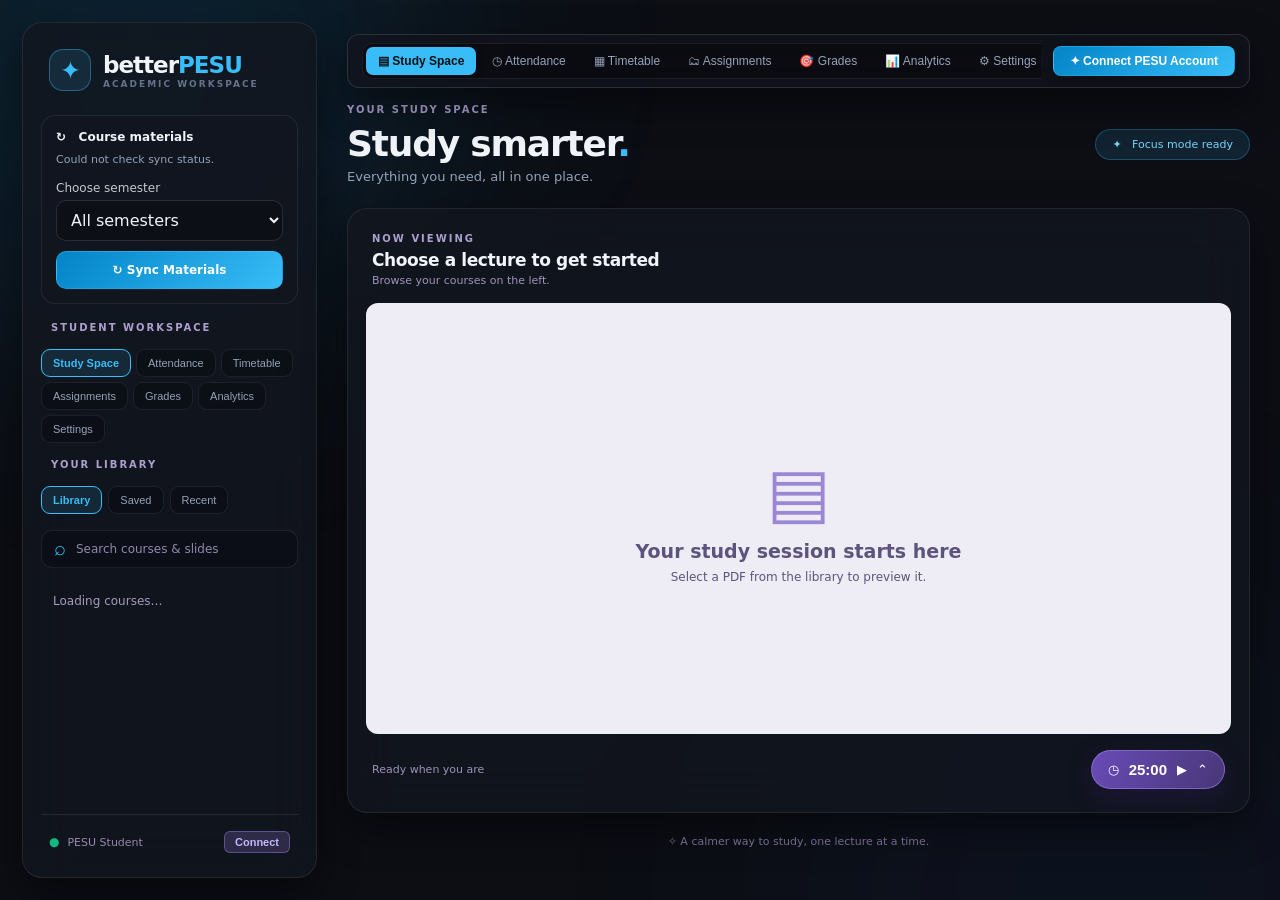
==== templates/index.html @ 75eadcd2 "feat: GPA predictor cards with sliders & auto-grades, attendance cleanup, and profile resolution" ====
<!doctype html>
<html lang="en">
<head>
  <meta charset="utf-8">
  <meta name="viewport" content="width=device-width, initial-scale=1">
  <title>Better PESU Acad</title>
  <link rel="stylesheet" href="/static/style.css">
</head>
<body>
  <div class="glow glow-one"></div>
  <div class="glow glow-two"></div>

  <div class="shell">
    <!-- SIDEBAR -->
    <aside class="sidebar glass">
      <div class="brand">
        <span class="brand-icon">✦</span>
        <span>better<span class="accent">PESU</span><small>ACADEMIC WORKSPACE</small></span>
      </div>

      <!-- Sync Card -->
      <div class="sync-card">
        <div class="sync-title">↻ &nbsp; Course materials</div>
        <div id="sync-status" class="sync-status" role="status" aria-live="polite">Checking sync status…</div>
        <label for="sync-semester" class="sync-semester-label">Choose semester</label>
        <select id="sync-semester" class="sync-semester" aria-label="Semester to sync">
          <option value="">All semesters</option>
        </select>
        <button id="sync-button" class="sync-button" type="button">↻ Sync Materials</button>
        <div id="sync-progress-panel" class="sync-progress-panel" hidden>
          <div class="sync-progress-heading">
            <span id="sync-progress-label">Preparing sync…</span>
            <strong id="sync-percent">—</strong>
          </div>
          <div id="sync-progress-track" class="sync-progress-track" role="progressbar" aria-label="Sync progress" aria-valuemin="0" aria-valuemax="100">
            <div id="sync-progress-fill" class="sync-progress-fill"></div>
          </div>
          <div id="sync-current-subject" class="sync-current-subject"></div>
          <div class="sync-progress-meta">
            <span id="sync-count">Discovering materials…</span>
            <span id="sync-eta">Estimating phase…</span>
          </div>
          <div id="sync-files-count" class="sync-files-count"></div>
        </div>
      </div>

      <!-- Main Section Switcher Tabs -->
      <div class="side-heading">STUDENT WORKSPACE</div>
      <div class="personal-tabs app-module-tabs">
        <button id="tab-nav-study" class="module-nav-btn active">Study Space</button>
        <button id="tab-nav-attendance" class="module-nav-btn">Attendance</button>
        <button id="tab-nav-timetable" class="module-nav-btn">Timetable</button>
        <button id="tab-nav-assignments" class="module-nav-btn">Assignments</button>
        <button id="tab-nav-grades" class="module-nav-btn">Grades</button>
        <button id="tab-nav-analytics" class="module-nav-btn">Analytics</button>
        <button id="tab-nav-settings" class="module-nav-btn">Settings</button>
      </div>

      <!-- Library Section (Active when in Study Space) -->
      <div id="sidebar-library-section">
        <div class="side-heading">YOUR LIBRARY</div>
        <div class="personal-tabs">
          <button id="tab-library" class="active">Library</button>
          <button id="tab-bookmarks">Saved</button>
          <button id="tab-recent">Recent</button>
        </div>
        <label class="search-box">
          <span>⌕</span>
          <input id="search" placeholder="Search courses & slides" aria-label="Search courses and slides">
        </label>
        <div id="navigation" class="navigation">
          <div class="empty">Loading courses…</div>
        </div>
        <div id="personal-side" class="navigation" hidden></div>
      </div>

      <div class="side-footer">
        <div class="student-mini-status">
          <span class="user-indicator-dot">●</span>
          <span id="sidebar-student-name">PESU Student</span>
          <button id="sidebar-auth-btn" class="sidebar-auth-btn" type="button">Connect</button>
        </div>
      </div>
    </aside>

    <!-- MAIN VIEW AREA -->
    <main class="main">
      <!-- GLOBAL TOP NAVIGATION BAR -->
      <nav class="app-global-nav glass">
        <div class="nav-brand-group">
          <div class="app-tabs-pill">
            <button id="nav-btn-study" class="nav-tab active" data-view="study">▤ Study Space</button>
            <button id="nav-btn-attendance" class="nav-tab" data-view="attendance">◷ Attendance</button>
            <button id="nav-btn-timetable" class="nav-tab" data-view="timetable">▦ Timetable</button>
            <button id="nav-btn-assignments" class="nav-tab" data-view="assignments">🗂 Assignments</button>
            <button id="nav-btn-grades" class="nav-tab" data-view="grades">🎯 Grades</button>
            <button id="nav-btn-analytics" class="nav-tab" data-view="analytics">📊 Analytics</button>
            <button id="nav-btn-settings" class="nav-tab" data-view="settings">⚙ Settings</button>
          </div>
        </div>
        <div class="nav-auth-group">
          <div id="nav-user-badge" class="nav-user-badge hidden">
            <span class="user-indicator-dot">●</span>
            <span id="nav-user-name">PESU Student</span>
            <button id="btn-quick-logout" class="nav-logout-btn" type="button">Log Out</button>
          </div>
          <button id="btn-global-login" class="nav-login-btn" type="button">✦ Connect PESU Account</button>
        </div>
      </nav>

      <!-- 1. PRIMARY VIEW: STUDY SPACE (The original workspace with PDF Viewer & Timer) -->
      <div id="view-study-space" class="module-view active">
        <header class="topbar">
          <div>
            <div class="eyebrow">YOUR STUDY SPACE</div>
            <h1>Study smarter<span class="accent">.</span></h1>
            <p>Everything you need, all in one place.</p>
          </div>
          <div class="top-chip" id="focus-chip">✦ &nbsp; Focus mode ready</div>
        </header>

        <section class="workspace glass">
          <div class="workspace-head">
            <div>
              <div class="eyebrow">NOW VIEWING</div>
              <h2 id="document-title">Choose a lecture to get started</h2>
              <div id="document-path" class="subtle">Browse your courses on the left.</div>
            </div>
            <div class="doc-actions">
              <button id="study-fullscreen" class="action hidden" type="button" aria-label="Enter fullscreen study mode" title="Fullscreen distraction-free study mode">⛶ Focus View</button>
              <button id="bookmark-current" class="action hidden" type="button" title="Bookmark this lecture">☆ Bookmark</button>
              <button id="btn-open-native" class="action hidden" type="button" title="Open PDF in Mac Preview or default viewer">↗ Preview</button>
              <button id="btn-reveal-finder" class="action hidden" type="button" title="Show PDF in macOS Finder">📂 Finder</button>
              <button id="btn-save-copy" class="action hidden" type="button" title="Save a copy of this PDF">↓ Save Copy</button>
            </div>
          </div>

          <div id="viewer-placeholder" class="viewer-placeholder">
            <div class="placeholder-icon">▤</div>
            <h3>Your study session starts here</h3>
            <p>Select a PDF from the library to preview it.</p>
          </div>

          <iframe id="pdf-viewer" title="Lecture PDF viewer" class="pdf-viewer hidden"></iframe>

          <div class="workspace-bottom">
            <span id="file-count">Ready when you are</span>
            <button id="study-exit" class="study-exit" type="button" aria-label="Exit fullscreen study mode" title="Exit focus view (Esc)">✕ Exit Focus Mode</button>
            <div class="timer-wrap">
              <div id="timer-panel" class="timer-panel hidden">
                <div class="timer-label">STAY IN THE ZONE</div>
                <div class="timer-modes">
                  <button data-mode="focus" class="mode active">Focus</button>
                  <button data-mode="short" class="mode">Short break</button>
                  <button data-mode="long" class="mode">Long break</button>
                </div>
                <div id="timer-big" class="timer-big">25:00</div>
                <div class="timer-controls">
                  <button id="reset-timer">↺ Reset</button>
                  <button id="toggle-timer">▶ Start</button>
                </div>
                <label class="duration-label">Focus minutes <input id="custom-minutes" type="number" min="1" max="180" value="25"></label>
                <button id="apply-minutes" class="apply-minutes">Apply duration</button>
                <div id="sessions" class="sessions">0 focus sessions completed</div>
              </div>
              <button id="timer-pill" class="timer-pill" aria-expanded="false" aria-controls="timer-panel">
                <span>◷</span><strong id="timer-small">25:00</strong><span id="timer-status">▶</span><span>⌃</span>
              </button>
            </div>
          </div>
        </section>
      </div>

      <!-- 2. ATTENDANCE HUB VIEW -->
      <div id="view-attendance" class="module-view hidden">
        <header class="topbar">
          <div>
            <div class="eyebrow">ACADEMIC TRACKING</div>
            <h1>Attendance Hub<span class="accent">.</span></h1>
            <p>Live subject-wise attendance and minimum 75% exam eligibility tracking.</p>
          </div>
          <div class="module-top-actions">
            <label class="sem-select-wrapper" style="display: flex; align-items: center; gap: 6px;">
              <span class="subtle" style="font-size: 11px;">Sem:</span>
              <select id="attendance-semester-select" class="sync-semester" style="margin:0; padding: 7px 12px; font-size: 12px; width: auto;">
                <option value="">All Semesters</option>
              </select>
            </label>
            <button id="btn-sync-attendance" class="sync-button" style="width: auto; padding: 8px 16px;">↻ Sync from PESU</button>
            <button id="btn-manual-attendance" class="action">+ Add Subject</button>
            <button id="btn-export-attendance-csv" class="action">↓ Export CSV</button>
            <button id="btn-import-attendance-csv" class="action">↑ Import CSV</button>
          </div>
        </header>

        <!-- Attendance Overview Summary Banner -->
        <div class="att-summary-banner glass">
          <div class="att-summary-col">
            <span class="att-summary-label">ENROLLED COURSES</span>
            <strong id="att-total-subjects" class="att-summary-num">0</strong>
          </div>
          <div class="att-summary-divider"></div>
          <div class="att-summary-col">
            <span class="att-summary-label">SAFE (≥ 75%)</span>
            <strong id="att-safe-count" class="att-summary-num safe-text">0</strong>
          </div>
        </div>

        <div class="attendance-container-full">
          <div class="attendance-cards-grid" id="attendance-cards-grid">
            <div class="empty">Loading attendance records…</div>
          </div>
        </div>
      </div>

      <!-- 3. TIMETABLE VIEW -->
      <div id="view-timetable" class="module-view hidden">
        <header class="topbar">
          <div>
            <div class="eyebrow">SCHEDULE</div>
            <h1>Class Timetable<span class="accent">.</span></h1>
            <p>Your weekly lecture and lab period schedule.</p>
          </div>
          <div class="module-top-actions">
            <button id="btn-sync-timetable" class="sync-button" style="width: auto; padding: 8px 16px;">↻ Sync Timetable from PESU</button>
            <button id="btn-add-period" class="action">+ Add Period</button>
          </div>
        </header>

        <div class="personal-tabs" id="tt-days">
          <button class="tt-day-btn active" data-day="0">Monday</button>
          <button class="tt-day-btn" data-day="1">Tuesday</button>
          <button class="tt-day-btn" data-day="2">Wednesday</button>
          <button class="tt-day-btn" data-day="3">Thursday</button>
          <button class="tt-day-btn" data-day="4">Friday</button>
          <button class="tt-day-btn" data-day="5">Saturday</button>
        </div>

        <div class="timetable-grid glass" id="timetable-display-grid">
          <div class="empty">No periods loaded. Click "↻ Sync Timetable from PESU" to fetch your schedule.</div>
        </div>
      </div>

      <!-- 4. ASSIGNMENTS VIEW -->
      <div id="view-assignments" class="module-view hidden">
        <header class="topbar">
          <div>
            <div class="eyebrow">PLANNER</div>
            <h1>Assignments Tracker<span class="accent">.</span></h1>
            <p>Keep track of course assignments, lab reports, and deadlines.</p>
          </div>
        </header>

        <section class="personal-panel glass">
          <h2>Add new assignment</h2>
          <form id="assignment-form" class="assignment-form">
            <input id="assignment-title" placeholder="Assignment name" required maxlength="140">
            <select id="assignment-subject" required>
              <option value="">Choose subject</option>
            </select>
            <input id="assignment-date" type="date" required>
            <select id="assignment-priority">
              <option value="low">Low Priority</option>
              <option value="medium" selected>Medium Priority</option>
              <option value="high">High Priority</option>
            </select>
            <button class="personal-button" type="submit">+ Add assignment</button>
          </form>

          <div class="personal-tabs" id="asg-filters">
            <button class="asg-filter-btn active" data-filter="all">All</button>
            <button class="asg-filter-btn" data-filter="pending">Pending</button>
            <button class="asg-filter-btn" data-filter="completed">Completed</button>
          </div>

          <div id="assignment-list" class="personal-list"></div>
        </section>
      </div>

      <!-- 5. GRADES & CIE VIEW -->
      <div id="view-grades" class="module-view hidden">
        <header class="topbar">
          <div>
            <div class="eyebrow">ACADEMIC PERFORMANCE & PREDICTION</div>
            <h1>GPA & ISA Marks Predictor<span class="accent">.</span></h1>
            <p>Fetch your ISA 1 & 2 marks from PESU Academy and predict required ESA scores for your target SGPA.</p>
          </div>
          <div class="module-top-actions">
            <label class="sem-select-wrapper" style="display: flex; align-items: center; gap: 6px;">
              <span class="subtle" style="font-size: 11px;">Sem:</span>
              <select id="gpa-semester-select" class="sync-semester" style="margin:0; padding: 7px 12px; font-size: 12px; width: auto;">
                <option value="">Current Semester</option>
              </select>
            </label>
            <button id="btn-fetch-isa-marks" class="sync-button" style="width: auto; padding: 8px 16px;">↻ Fetch Marks from PESU</button>
            <button id="btn-add-gpa-course" class="action">+ Add Course</button>
          </div>
        </header>

        <!-- GRAND SGPA METER BANNER -->
        <div class="gpa-grand-banner glass">
          <div class="gpa-grand-pill">
            <span class="gpa-grand-label">PREDICTED SGPA</span>
            <div class="gpa-grand-number-wrap">
              <strong id="gpa-grand-score">0.00</strong>
              <span class="gpa-grand-scale">/ 10.0</span>
            </div>
          </div>
          <div class="gpa-grand-stats">
            <div>Total Enrolled Credits: <strong id="gpa-total-credits">0</strong></div>
            <div id="gpa-insight-text" class="subtle">Slide ISA and ESA marks to dynamically simulate your subject grades and semester GPA.</div>
          </div>
        </div>

        <div class="grades-grid-full">
          <!-- SUBJECT PREDICTOR CARDS -->
          <div class="gpa-predictor-container">
            <div class="gpa-predictor-subhead">
              <span class="subtle" style="font-size: 12px;">Total (100) = CIE (50) + ESA (50% wt · /100 Reg, /50 CIE) · Grades update live as you drag sliders</span>
            </div>
            <div id="gpa-subjects-container" class="gpa-cards-grid">
              <div class="empty">Loading course predictors…</div>
            </div>
          </div>
        </div>
      </div>

      <!-- 6. ANALYTICS VIEW -->
      <div id="view-analytics" class="module-view hidden">
        <header class="topbar">
          <div>
            <div class="eyebrow">PRODUCTIVITY</div>
            <h1>Study Analytics<span class="accent">.</span></h1>
            <p>Your focus habits, Pomodoro sessions, and weekly trends.</p>
          </div>
        </header>

        <div class="analytics-stat-row">
          <div class="stat-box glass">
            <div class="side-heading">TOTAL FOCUS TIME</div>
            <div id="stat-total-mins" class="stat-number">0 min</div>
          </div>
          <div class="stat-box glass">
            <div class="side-heading">TODAY'S FOCUS</div>
            <div id="stat-today-mins" class="stat-number">0 min</div>
          </div>
          <div class="stat-box glass">
            <div class="side-heading">COMPLETED SESSIONS</div>
            <div id="stat-completed-sessions" class="stat-number">0</div>
          </div>
        </div>

        <div class="personal-panel glass">
          <h2>Daily Study Trend (Last 7 Days)</h2>
          <div id="analytics-trend-bars" class="trend-bars-box"></div>
        </div>
      </div>

      <!-- 7. SETTINGS VIEW -->
      <div id="view-settings" class="module-view hidden">
        <header class="topbar">
          <div>
            <div class="eyebrow">PREFERENCES & CONFIGURATION</div>
            <h1>Settings<span class="accent">.</span></h1>
            <p>Customize your workspace theme, account connections, and application preferences.</p>
          </div>
        </header>

        <div class="settings-grid">
          <!-- CARD 1: THEME & APPEARANCE -->
          <div class="personal-panel glass settings-card">
            <div class="settings-card-header">
              <div>
                <h2>Workspace Theme</h2>
                <div class="subtle">Select a color scheme that matches your study focus.</div>
              </div>
              <span class="theme-active-tag" id="current-theme-name">Midnight Slate</span>
            </div>

            <div class="theme-picker-grid">
              <!-- Slate -->
              <div class="theme-tile active" data-theme-id="slate">
                <div class="theme-swatch" style="background: #0c0e14; border: 1px solid #38bdf8;">
                  <span class="swatch-accent" style="background: #38bdf8;"></span>
                </div>
                <div class="theme-meta">
                  <div class="theme-title">Midnight Slate</div>
                  <div class="theme-desc">Charcoal & sky blue · Clean modern</div>
                </div>
                <span class="theme-check">✓</span>
              </div>

              <!-- Onyx -->
              <div class="theme-tile" data-theme-id="onyx">
                <div class="theme-swatch" style="background: #050506; border: 1px solid #e2e8f0;">
                  <span class="swatch-accent" style="background: #e2e8f0;"></span>
                </div>
                <div class="theme-meta">
                  <div class="theme-title">Onyx Black</div>
                  <div class="theme-desc">True black & silver · Pure focus</div>
                </div>
                <span class="theme-check">✓</span>
              </div>

              <!-- Emerald -->
              <div class="theme-tile" data-theme-id="emerald">
                <div class="theme-swatch" style="background: #080d0a; border: 1px solid #34d399;">
                  <span class="swatch-accent" style="background: #34d399;"></span>
                </div>
                <div class="theme-meta">
                  <div class="theme-title">Nordic Forest</div>
                  <div class="theme-desc">Deep pine & mint · Organic calm</div>
                </div>
                <span class="theme-check">✓</span>
              </div>

              <!-- Amber -->
              <div class="theme-tile" data-theme-id="amber">
                <div class="theme-swatch" style="background: #0e0a08; border: 1px solid #f59e0b;">
                  <span class="swatch-accent" style="background: #f59e0b;"></span>
                </div>
                <div class="theme-meta">
                  <div class="theme-title">Warm Amber</div>
                  <div class="theme-desc">Espresso & warm copper · Cozy study</div>
                </div>
                <span class="theme-check">✓</span>
              </div>

              <!-- Iris -->
              <div class="theme-tile" data-theme-id="iris">
                <div class="theme-swatch" style="background: #0e0c18; border: 1px solid #a78bfa;">
                  <span class="swatch-accent" style="background: #a78bfa;"></span>
                </div>
                <div class="theme-meta">
                  <div class="theme-title">Classic Iris</div>
                  <div class="theme-desc">Refined dusk & lavender purple</div>
                </div>
                <span class="theme-check">✓</span>
              </div>
            </div>

            <div class="settings-divider"></div>

            <div class="settings-toggle-row">
              <div>
                <strong>Ambient Background Lighting</strong>
                <div class="subtle">Soft blurred glow along screen edges. Turn off for a flat minimal aesthetic.</div>
              </div>
              <label class="switch-toggle" title="Toggle ambient lighting">
                <input id="toggle-ambient-glow" type="checkbox" checked>
                <span class="slider"></span>
              </label>
            </div>
          </div>

          <!-- CARD 2: PESU ACADEMY ACCOUNT -->
          <div class="personal-panel glass settings-card">
            <div class="settings-card-header">
              <div>
                <h2>PESU Academy Connection</h2>
                <div class="subtle">Secure, local-only authentication with your student credentials.</div>
              </div>
              <span id="settings-auth-status-badge" class="badge-safe">Checking…</span>
            </div>

            <div id="settings-profile-card" class="profile-card-content">
              <p class="subtle">Sign in to automatically sync your slides and attendance.</p>
            </div>

            <div class="settings-btn-row">
              <button id="btn-login-modal" class="sync-button" style="width: auto; padding: 9px 18px;">Connect Account</button>
              <button id="btn-sync-all-settings" class="action">↻ Sync All Academic Data</button>
              <button id="btn-logout" class="action-danger hidden">Log Out</button>
            </div>
          </div>

          <!-- CARD 3: APPLICATION, STORAGE & TOOLS -->
          <div class="personal-panel glass settings-card">
            <div class="settings-card-header">
              <div>
                <h2>Storage & Environment</h2>
                <div class="subtle">Local folders, document converters, and desktop runtime.</div>
              </div>
            </div>

            <div class="settings-list-grid">
              <div class="settings-item-box">
                <div class="item-title-row">
                  <span>LibreOffice Converter</span>
                  <span id="settings-lo-badge" class="badge-safe">Checking…</span>
                </div>
                <div class="subtle" id="settings-lo-desc">Enables local PPTX to PDF conversion.</div>
              </div>

              <div class="settings-item-box">
                <div class="item-title-row">
                  <span>Local Data Directory</span>
                  <button id="btn-open-folder" class="action-sm">📂 Open in Finder</button>
                </div>
                <div class="subtle path-truncate" id="settings-data-path">—</div>
              </div>

              <div class="settings-item-box">
                <div class="item-title-row">
                  <span>Desktop Runtime</span>
                  <span class="badge-chip">macOS · PyWebView</span>
                </div>
                <div class="subtle">Native high-performance desktop webview environment.</div>
              </div>

              <div class="settings-item-box">
                <div class="item-title-row">
                  <span>Local SQLite Database</span>
                  <span class="badge-chip">betterpesu.db</span>
                </div>
                <div class="subtle">Encrypted and isolated local database for offline fast loading.</div>
              </div>
            </div>
          </div>
        </div>
      </div>

      <div class="footer-note">✧ A calmer way to study, one lecture at a time.</div>
    </main>
  </div>

  <!-- LOGIN MODAL -->
  <div id="modal-login" class="modal-backdrop hidden">
    <div class="modal-dialog glass">
      <div class="modal-header">
        <h3>Connect PESU Academy</h3>
        <button class="modal-close" onclick="closeModal('modal-login')">✕</button>
      </div>
      <form id="form-login" class="modal-body">
        <p class="subtle">Your credentials are used locally to establish an authenticated session and are never sent to third-party servers.</p>
        <label class="form-label">PRN / SRN / Username
          <input id="login-username" class="search-box-input-full" placeholder="e.g. PES1UG22CS001" required>
        </label>
        <label class="form-label">Password
          <input id="login-password" type="password" class="search-box-input-full" placeholder="••••••••••••" required>
        </label>
        <div id="login-error" class="error-text hidden"></div>
        <div class="modal-footer">
          <button type="button" class="action" onclick="closeModal('modal-login')">Cancel</button>
          <button type="submit" id="btn-do-login" class="sync-button" style="width: auto; padding: 10px 18px;">Log In</button>
        </div>
      </form>
    </div>
  </div>

  <!-- MANUAL ATTENDANCE MODAL -->
  <div id="modal-attendance" class="modal-backdrop hidden">
    <div class="modal-dialog glass">
      <div class="modal-header">
        <h3>Add / Edit Subject Attendance</h3>
        <button class="modal-close" onclick="closeModal('modal-attendance')">✕</button>
      </div>
      <form id="form-attendance" class="modal-body">
        <label class="form-label">Subject Code
          <input id="att-code" class="search-box-input-full" placeholder="e.g. UE25CS242A" required>
        </label>
        <label class="form-label">Subject Title
          <input id="att-title" class="search-box-input-full" placeholder="e.g. Operating System" required>
        </label>
        <div class="form-grid-2">
          <label class="form-label">Attended
            <input id="att-attended" type="number" min="0" value="20" class="custom-input-sm" required>
          </label>
          <label class="form-label">Conducted
            <input id="att-conducted" type="number" min="0" value="25" class="custom-input-sm" required>
          </label>
        </div>
        <label class="form-label">Target Percentage (%)
          <input id="att-target" type="number" min="1" max="100" value="75" class="custom-input-sm" required>
        </label>
        <div class="modal-footer">
          <button type="button" class="action" onclick="closeModal('modal-attendance')">Cancel</button>
          <button type="submit" class="sync-button" style="width: auto; padding: 10px 18px;">Save</button>
        </div>
      </form>
    </div>
  </div>

  <!-- CSV IMPORT MODAL -->
  <div id="modal-csv" class="modal-backdrop hidden">
    <div class="modal-dialog glass">
      <div class="modal-header">
        <h3>Import Attendance CSV</h3>
        <button class="modal-close" onclick="closeModal('modal-csv')">✕</button>
      </div>
      <div class="modal-body">
        <p class="subtle">Select a CSV file containing columns for Subject Code, Subject Name, Attended, and Conducted.</p>
        <input type="file" id="csv-file-input" accept=".csv" class="search-box-input-full">
        <div class="modal-footer">
          <button type="button" class="action" onclick="closeModal('modal-csv')">Cancel</button>
          <button id="btn-do-csv" class="sync-button" style="width: auto; padding: 10px 18px;">Upload & Import</button>
        </div>
      </div>
    </div>
  </div>

  <script src="/static/app.js"></script>
</body>
</html>
---- static/style.css ----
/* =====================================================================
   Better PESU Acad — Modern Sleek Application Stylesheet
   Features multiple curated themes: Slate, Onyx, Emerald, Amber, Iris.
   ===================================================================== */

/* =========================================================
   THEME DEFINITIONS & CSS VARIABLES
   ========================================================= */

/* 1. Midnight Slate (Default: Clean Charcoal & Sky Blue - Sleek, Calm, Modern) */
:root,
[data-theme="slate"] {
  color-scheme: dark;
  font-family: Inter, ui-sans-serif, system-ui, -apple-system, BlinkMacSystemFont, "Segoe UI", sans-serif;

  --bg-app: #0c0e14;
  --bg-card: rgba(18, 22, 31, 0.78);
  --bg-card-hover: rgba(25, 31, 44, 0.88);
  --bg-card-solid: #131722;
  --bg-input: rgba(11, 14, 20, 0.75);
  --border-glass: rgba(255, 255, 255, 0.08);
  --border-glass-hover: rgba(56, 189, 248, 0.4);
  --border-input: rgba(255, 255, 255, 0.12);

  --accent-primary: #38bdf8;
  --accent-secondary: #0284c7;
  --accent-subtle: rgba(56, 189, 248, 0.12);
  --accent-gradient: linear-gradient(135deg, #0284c7, #38bdf8);

  --glow-1: rgba(14, 165, 233, 0.13);
  --glow-2: rgba(30, 58, 138, 0.09);

  --text-main: #f1f5f9;
  --text-subtle: #94a3b8;
  --text-dim: #64748b;
  --text-accent: #38bdf8;

  --chip-bg: rgba(56, 189, 248, 0.12);
  --chip-text: #7dd3fc;
  --chip-border: rgba(56, 189, 248, 0.28);

  --shadow-card: 0 16px 40px rgba(0, 0, 0, 0.45);
}

/* 2. Onyx Black (True Black & Silver - Minimalist Studio) */
[data-theme="onyx"] {
  --bg-app: #050506;
  --bg-card: rgba(17, 17, 20, 0.82);
  --bg-card-hover: rgba(26, 26, 30, 0.92);
  --bg-card-solid: #111113;
  --bg-input: rgba(9, 9, 11, 0.85);
  --border-glass: rgba(255, 255, 255, 0.09);
  --border-glass-hover: rgba(255, 255, 255, 0.35);
  --border-input: rgba(255, 255, 255, 0.14);

  --accent-primary: #f1f5f9;
  --accent-secondary: #94a3b8;
  --accent-subtle: rgba(255, 255, 255, 0.09);
  --accent-gradient: linear-gradient(135deg, #334155, #64748b);

  --glow-1: rgba(255, 255, 255, 0.04);
  --glow-2: rgba(148, 163, 184, 0.03);

  --text-main: #f8fafc;
  --text-subtle: #a1a1aa;
  --text-dim: #71717a;
  --text-accent: #ffffff;

  --chip-bg: rgba(255, 255, 255, 0.08);
  --chip-text: #e2e8f0;
  --chip-border: rgba(255, 255, 255, 0.2);

  --shadow-card: 0 16px 40px rgba(0, 0, 0, 0.65);
}

/* 3. Nordic Forest (Deep Pine & Emerald - Natural Study) */
[data-theme="emerald"] {
  --bg-app: #070d09;
  --bg-card: rgba(12, 22, 16, 0.8);
  --bg-card-hover: rgba(18, 32, 24, 0.9);
  --bg-card-solid: #0e1c14;
  --bg-input: rgba(7, 13, 9, 0.75);
  --border-glass: rgba(255, 255, 255, 0.08);
  --border-glass-hover: rgba(52, 211, 153, 0.4);
  --border-input: rgba(255, 255, 255, 0.12);

  --accent-primary: #34d399;
  --accent-secondary: #059669;
  --accent-subtle: rgba(52, 211, 153, 0.12);
  --accent-gradient: linear-gradient(135deg, #059669, #10b981);

  --glow-1: rgba(16, 185, 129, 0.11);
  --glow-2: rgba(5, 150, 105, 0.07);

  --text-main: #ecfdf5;
  --text-subtle: #9cd3be;
  --text-dim: #609b82;
  --text-accent: #34d399;

  --chip-bg: rgba(52, 211, 153, 0.12);
  --chip-text: #6ee7b7;
  --chip-border: rgba(52, 211, 153, 0.28);

  --shadow-card: 0 16px 40px rgba(0, 0, 0, 0.5);
}

/* 4. Warm Amber (Obsidian Espresso & Warm Bronze) */
[data-theme="amber"] {
  --bg-app: #0d0907;
  --bg-card: rgba(23, 17, 13, 0.8);
  --bg-card-hover: rgba(33, 24, 19, 0.9);
  --bg-card-solid: #1a130e;
  --bg-input: rgba(12, 9, 7, 0.75);
  --border-glass: rgba(255, 255, 255, 0.08);
  --border-glass-hover: rgba(245, 158, 11, 0.4);
  --border-input: rgba(255, 255, 255, 0.12);

  --accent-primary: #f59e0b;
  --accent-secondary: #d97706;
  --accent-subtle: rgba(245, 158, 11, 0.12);
  --accent-gradient: linear-gradient(135deg, #b45309, #f59e0b);

  --glow-1: rgba(245, 158, 11, 0.11);
  --glow-2: rgba(180, 83, 9, 0.07);

  --text-main: #fef3c7;
  --text-subtle: #d6b896;
  --text-dim: #997858;
  --text-accent: #fbbf24;

  --chip-bg: rgba(245, 158, 11, 0.12);
  --chip-text: #fcd34d;
  --chip-border: rgba(245, 158, 11, 0.28);

  --shadow-card: 0 16px 40px rgba(0, 0, 0, 0.5);
}

/* 5. Classic Iris (Refined Dusk Lavender Purple - Subdued) */
[data-theme="iris"] {
  --bg-app: #0d0a18;
  --bg-card: rgba(20, 16, 32, 0.78);
  --bg-card-hover: rgba(28, 23, 44, 0.9);
  --bg-card-solid: #151122;
  --bg-input: rgba(12, 10, 22, 0.75);
  --border-glass: rgba(255, 255, 255, 0.08);
  --border-glass-hover: rgba(167, 139, 250, 0.4);
  --border-input: rgba(255, 255, 255, 0.12);

  --accent-primary: #a78bfa;
  --accent-secondary: #7c3aed;
  --accent-subtle: rgba(167, 139, 250, 0.12);
  --accent-gradient: linear-gradient(135deg, #6d28d9, #8b5cf6);

  --glow-1: rgba(139, 92, 246, 0.12);
  --glow-2: rgba(99, 102, 241, 0.08);

  --text-main: #f5f3ff;
  --text-subtle: #b4a7d6;
  --text-dim: #7a6e99;
  --text-accent: #c4b5fd;

  --chip-bg: rgba(167, 139, 250, 0.12);
  --chip-text: #d8c9ff;
  --chip-border: rgba(167, 139, 250, 0.28);

  --shadow-card: 0 16px 40px rgba(0, 0, 0, 0.5);
}

* {
  box-sizing: border-box;
}

body {
  margin: 0;
  min-height: 100vh;
  overflow-x: hidden;
  color: var(--text-main);
  background: var(--bg-app);
  transition: background-color 0.3s ease, color 0.3s ease;
}

/* Ambient Subtle Lighting */
.glow {
  position: fixed;
  z-index: -1;
  border-radius: 50%;
  filter: blur(120px);
  pointer-events: none;
  transition: background 0.4s ease, opacity 0.4s ease;
}

body.no-glow .glow {
  display: none !important;
}

.glow-one {
  width: 580px;
  height: 580px;
  top: -240px;
  left: -150px;
  background: var(--glow-1);
}

.glow-two {
  width: 640px;
  height: 600px;
  bottom: -300px;
  right: -150px;
  background: var(--glow-2);
}

/* Layout Shell */
.shell {
  display: grid;
  grid-template-columns: 295px minmax(0, 1fr);
  gap: 22px;
  max-width: 1750px;
  min-height: 100vh;
  margin: auto;
  padding: 22px;
}

.glass {
  background: var(--bg-card);
  border: 1px solid var(--border-glass);
  box-shadow: var(--shadow-card);
  -webkit-backdrop-filter: blur(24px);
  backdrop-filter: blur(24px);
  border-radius: 20px;
  transition: background-color 0.3s ease, border-color 0.3s ease;
}

/* =========================================================
   SIDEBAR
   ========================================================= */
.sidebar {
  display: flex;
  flex-direction: column;
  min-height: calc(100vh - 44px);
  padding: 24px 18px;
}

.brand {
  display: flex;
  align-items: center;
  gap: 12px;
  font-size: 23px;
  font-weight: 800;
  letter-spacing: -1px;
  padding: 2px 8px 24px;
}

.brand-icon {
  display: grid;
  place-items: center;
  background: var(--accent-subtle);
  color: var(--accent-primary);
  border: 1px solid var(--border-glass-hover);
  width: 42px;
  height: 42px;
  border-radius: 14px;
  font-size: 25px;
}

.brand small {
  display: block;
  font-size: 9px;
  letter-spacing: 2px;
  font-weight: 650;
  color: var(--text-dim);
  margin-top: 1px;
}

.accent {
  color: var(--accent-primary);
}

/* Local Sync Control Card */
.sync-card {
  margin: 0 0 18px;
  padding: 14px;
  border: 1px solid var(--border-glass);
  border-radius: 14px;
  background: var(--bg-card);
}

.sync-title {
  font-size: 12px;
  font-weight: 750;
  color: var(--text-main);
}

.sync-status {
  font-size: 11px;
  line-height: 1.5;
  color: var(--text-subtle);
  margin: 8px 0 12px;
  overflow-wrap: anywhere;
}

.sync-semester-label {
  display: block;
  margin: 10px 0 5px;
  font-size: 12px;
  opacity: .8;
}

.sync-semester {
  width: 100%;
  min-width: 0;
  padding: 9px 10px;
  margin-bottom: 10px;
  border: 1px solid var(--border-input);
  border-radius: 10px;
  background: var(--bg-input);
  color: var(--text-main);
  font: inherit;
}

.sync-semester:focus-visible {
  outline: 2px solid var(--accent-primary);
  outline-offset: 2px;
}

.sync-semester:disabled {
  opacity: .55;
  cursor: not-allowed;
}

.sync-button {
  width: 100%;
  border: 1px solid var(--border-glass-hover);
  border-radius: 10px;
  padding: 11px;
  color: #fff;
  background: var(--accent-gradient);
  font: inherit;
  font-size: 12px;
  font-weight: 700;
  cursor: pointer;
  transition: opacity 0.2s, transform 0.1s;
}

.sync-button:hover {
  opacity: 0.92;
  transform: translateY(-1px);
}

.sync-button:disabled {
  opacity: .6;
  cursor: wait;
}

/* Live Sync Progress */
.sync-progress-panel {
  margin-top: 13px;
  padding-top: 12px;
  border-top: 1px solid rgba(167, 139, 250, .18);
}

.sync-progress-panel[hidden] {
  display: none !important;
}

.sync-progress-heading, .sync-progress-meta {
  display: flex;
  justify-content: space-between;
  align-items: center;
  gap: 8px;
}

.sync-progress-heading {
  font-size: 12px;
  font-weight: 600;
  margin-bottom: 9px;
}

.sync-progress-heading strong {
  color: #c4b5fd;
  font-variant-numeric: tabular-nums;
}

.sync-progress-track {
  height: 8px;
  border-radius: 999px;
  overflow: hidden;
  background: rgba(167, 139, 250, .17);
}

.sync-progress-fill {
  height: 100%;
  width: 0;
  border-radius: inherit;
  background: linear-gradient(90deg, #8b5cf6, #c4b5fd);
  transition: width .35s ease;
}

.sync-current-subject {
  font-size: 11px;
  opacity: .85;
  overflow-wrap: anywhere;
  margin-top: 8px;
}

.sync-current-subject:empty {
  display: none;
}

.sync-progress-meta {
  margin-top: 8px;
  font-size: 10px;
  opacity: .85;
}

.sync-files-count {
  margin-top: 6px;
  font-size: 10px;
  opacity: .7;
}

/* Module Switcher Tabs */
.side-heading, .eyebrow, .timer-label {
  color: #aca0cf;
  font-size: 10px;
  letter-spacing: 2px;
  font-weight: 800;
}

.side-heading {
  padding: 0 10px 10px;
}

.personal-tabs {
  display: flex;
  gap: 6px;
  flex-wrap: wrap;
  margin: 6px 0 16px;
}

.app-module-tabs {
  gap: 5px;
}

.personal-tabs button, .personal-button, .module-nav-btn {
  background: var(--bg-input);
  border: 1px solid var(--border-glass);
  color: var(--text-subtle);
  border-radius: 9px;
  padding: 7px 11px;
  font-size: 11px;
  cursor: pointer;
  transition: all 0.2s ease;
}

.personal-tabs button.active, .module-nav-btn.active {
  background: var(--accent-subtle);
  border-color: var(--accent-primary);
  color: var(--accent-primary);
  font-weight: 700;
}

.personal-tabs button:hover, .module-nav-btn:hover {
  background: var(--accent-subtle);
  color: var(--text-main);
}

/* Search Box */
.search-box {
  display: flex;
  align-items: center;
  gap: 8px;
  background: var(--bg-input);
  border: 1px solid var(--border-glass);
  border-radius: 11px;
  padding: 10px 12px;
  margin-bottom: 14px;
  color: var(--accent-primary);
}

.search-box span {
  font-size: 20px;
  line-height: 15px;
}

.search-box input {
  width: 100%;
  background: none;
  border: none;
  outline: none;
  color: #fff;
  font: inherit;
  font-size: 12px;
}

.search-box input::placeholder {
  color: #9289ad;
}

/* Navigation Tree */
.navigation {
  overflow-y: auto;
  flex: 1;
  max-height: calc(100vh - 460px);
  min-height: 140px;
  padding-right: 3px;
}

.nav-sem, .nav-sub, .nav-unit, .nav-file {
  display: block;
  width: 100%;
  border: 0;
  background: none;
  color: #c9c1df;
  text-align: left;
  cursor: pointer;
  font: inherit;
  overflow-wrap: anywhere;
}

.nav-sem {
  font-size: 13px;
  font-weight: 750;
  padding: 11px 10px;
  border-radius: 9px;
}

.nav-sub {
  font-size: 12px;
  padding: 9px 10px 9px 18px;
  border-radius: 9px;
}

.nav-unit {
  font-size: 11px;
  padding: 8px 10px 8px 27px;
  color: #b4a9d0;
}

.nav-file {
  font-size: 11px;
  padding: 8px 10px 8px 37px;
  color: #a99fc1;
  line-height: 1.4;
}

.nav-file:before {
  content: "▤ ";
  color: #b89fff;
}

.nav-sem:hover, .nav-sub:hover, .nav-unit:hover, .nav-file:hover, .nav-file.selected {
  background: #a78aff23;
  color: #fff;
}

.nav-file.selected {
  border-left: 2px solid #b69bff;
}

.nav-group {
  margin-bottom: 5px;
}

.nav-sub-header {
  display: flex;
  align-items: center;
  gap: 6px;
  min-width: 0;
}

.nav-sub-header .nav-sub {
  flex: 1 1 auto;
  min-width: 0;
  width: auto;
}

.nav-sub-header .nav-sub-sync {
  display: inline-flex;
  align-items: center;
  justify-content: center;
  flex: 0 0 auto;
  margin: 0 5px 0 0;
  padding: 4px 6px;
  font-size: 10px;
  white-space: nowrap;
  border: 1px solid rgba(167, 139, 250, .35);
  border-radius: 6px;
  background: rgba(139, 92, 246, .12);
  color: inherit;
  cursor: pointer;
}

.nav-sub-header .nav-sub-sync:hover {
  background: rgba(139, 92, 246, .28);
}

.empty {
  padding: 12px;
  color: #a69cbd;
  font-size: 12px;
}

.side-footer {
  padding: 16px 8px 0;
  border-top: 1px solid #ffffff18;
  font-size: 11px;
  color: #958aaf;
  margin-top: auto;
}

.student-mini-status {
  display: flex;
  align-items: center;
  gap: 8px;
  width: 100%;
}

.sidebar-auth-btn {
  margin-left: auto;
  background: rgba(167, 139, 250, 0.2);
  border: 1px solid rgba(167, 139, 250, 0.4);
  color: #c4b5fd;
  font-size: 11px;
  font-weight: 600;
  padding: 4px 10px;
  border-radius: 6px;
  cursor: pointer;
  transition: all 0.2s;
}

.sidebar-auth-btn:hover {
  background: rgba(167, 139, 250, 0.4);
  color: #ffffff;
}

/* =========================================================
   GLOBAL APP TOPBAR / NAVIGATION
   ========================================================= */
.app-global-nav {
  display: flex;
  align-items: center;
  justify-content: space-between;
  gap: 12px;
  padding: 8px 14px;
  margin-bottom: 16px;
  border-radius: 12px;
  background: rgba(18, 19, 28, 0.75);
  border: 1px solid rgba(255, 255, 255, 0.12);
  backdrop-filter: blur(12px);
  -webkit-backdrop-filter: blur(12px);
  flex-shrink: 0;
}

.nav-brand-group {
  display: flex;
  align-items: center;
  gap: 10px;
  overflow-x: auto;
}

.app-tabs-pill {
  display: flex;
  align-items: center;
  gap: 4px;
  background: rgba(0, 0, 0, 0.3);
  padding: 3px;
  border-radius: 10px;
  border: 1px solid rgba(255, 255, 255, 0.08);
}

.nav-tab {
  background: transparent;
  border: none;
  color: var(--text-subtle);
  padding: 7px 12px;
  font-size: 12px;
  font-weight: 500;
  border-radius: 7px;
  cursor: pointer;
  white-space: nowrap;
  transition: all 0.2s ease;
}

.nav-tab:hover {
  background: var(--accent-subtle);
  color: var(--text-main);
}

.nav-tab.active {
  background: var(--accent-primary);
  color: #0b0e14;
  font-weight: 700;
  box-shadow: 0 2px 10px rgba(0, 0, 0, 0.25);
}

.nav-auth-group {
  display: flex;
  align-items: center;
  gap: 10px;
  flex-shrink: 0;
}

.nav-login-btn {
  background: var(--accent-gradient);
  color: #ffffff;
  border: 1px solid var(--border-glass-hover);
  padding: 7px 16px;
  font-size: 12px;
  font-weight: 600;
  border-radius: 8px;
  cursor: pointer;
  transition: all 0.2s;
  box-shadow: 0 2px 10px rgba(0, 0, 0, 0.25);
}

.nav-login-btn:hover {
  filter: brightness(1.1);
  transform: translateY(-1px);
}

.nav-user-badge {
  display: flex;
  align-items: center;
  gap: 8px;
  background: var(--bg-input);
  border: 1px solid var(--border-glass);
  padding: 5px 12px;
  border-radius: 8px;
  font-size: 12px;
  color: var(--text-main);
}

.nav-logout-btn {
  background: rgba(239, 68, 68, 0.2);
  color: #fca5a5;
  border: 1px solid rgba(239, 68, 68, 0.4);
  padding: 3px 8px;
  font-size: 11px;
  font-weight: 500;
  border-radius: 5px;
  cursor: pointer;
  margin-left: 6px;
  transition: all 0.2s;
}

.nav-logout-btn:hover {
  background: rgba(239, 68, 68, 0.4);
  color: #ffffff;
}

.user-indicator-dot {
  color: #10b981;
  font-size: 12px;
}

/* =========================================================
   MAIN VIEW CONTAINER
   ========================================================= */
.main {
  min-width: 0;
  padding: 12px 8px 8px;
  display: flex;
  flex-direction: column;
}

.module-view {
  display: flex;
  flex-direction: column;
  flex: 1;
}

.module-view.hidden,
.module-view:not(.active) {
  display: none !important;
}

.module-view.active {
  display: flex !important;
}

.topbar {
  display: flex;
  justify-content: space-between;
  align-items: center;
  margin-bottom: 24px;
  gap: 16px;
}

.topbar h1 {
  font-size: clamp(26px, 3vw, 36px);
  letter-spacing: -1.2px;
  margin: 8px 0 5px;
}

.topbar p {
  font-size: 13px;
  color: var(--text-subtle);
  margin: 0;
}

.top-chip {
  font-size: 11px;
  border: 1px solid var(--chip-border);
  background: var(--chip-bg);
  border-radius: 999px;
  padding: 8px 16px;
  color: var(--chip-text);
  white-space: nowrap;
}

.module-top-actions {
  display: flex;
  gap: 8px;
}

/* =========================================================
   PRIMARY WORKSPACE (PDF VIEWER & FLOATING POMODORO TIMER)
   ========================================================= */
.workspace {
  padding: 18px;
  flex: 1;
  display: flex;
  flex-direction: column;
}

.workspace-head {
  display: flex;
  justify-content: space-between;
  gap: 15px;
  align-items: center;
  padding: 6px 6px 16px;
}

.workspace-head h2 {
  font-size: 17px;
  letter-spacing: -.4px;
  margin: 6px 0 4px;
}

.subtle {
  font-size: 11px;
  color: #9f94bc;
}

.doc-actions {
  display: flex;
  gap: 8px;
}

.action {
  color: #e8dcff;
  text-decoration: none;
  border: 1px solid #ffffff2a;
  background: #ffffff10;
  border-radius: 9px;
  padding: 8px 12px;
  font-size: 11px;
  white-space: nowrap;
  cursor: pointer;
  transition: background 0.2s;
}

.action:hover {
  background: #a78aff35;
}

.pdf-viewer, .viewer-placeholder {
  width: 100%;
  height: min(69vh, 850px);
  min-height: 400px;
  border: 0;
  border-radius: 12px;
  background: #eeecf5;
  flex: 1;
}

.viewer-placeholder {
  display: flex;
  align-items: center;
  justify-content: center;
  flex-direction: column;
  color: #5d547c;
  text-align: center;
}

.placeholder-icon {
  font-size: 68px;
  color: #9c87d5;
}

.viewer-placeholder h3 {
  font-size: 19px;
  margin: 8px 0;
}

.viewer-placeholder p {
  font-size: 12px;
  margin: 0;
}

.workspace-bottom {
  display: flex;
  align-items: center;
  justify-content: space-between;
  min-height: 60px;
  padding: 10px 6px 0;
  color: #9e93bb;
  font-size: 11px;
}

/* Floating Pomodoro Timer */
.timer-wrap {
  position: relative;
}

.timer-pill {
  display: flex;
  align-items: center;
  gap: 10px;
  background: linear-gradient(115deg, #694bb6, #483778);
  border: 1px solid #b69bff69;
  border-radius: 999px;
  color: white;
  padding: 10px 16px;
  cursor: pointer;
  box-shadow: 0 8px 24px #2c1b5a75;
}

.timer-pill strong {
  font-size: 15px;
  font-variant-numeric: tabular-nums;
}

.timer-panel {
  position: absolute;
  right: 0;
  bottom: calc(100% + 14px);
  width: 275px;
  z-index: 20;
  background: #241b43f5;
  border: 1px solid #a78aff5c;
  border-radius: 18px;
  box-shadow: 0 20px 55px #05030cb0;
  padding: 20px;
  text-align: center;
  -webkit-backdrop-filter: blur(20px);
  backdrop-filter: blur(20px);
}

.timer-modes {
  display: flex;
  gap: 4px;
  margin: 16px 0;
}

.mode {
  flex: 1;
  border: 0;
  border-radius: 7px;
  background: #ffffff10;
  color: #c7badf;
  padding: 8px 3px;
  font-size: 10px;
  cursor: pointer;
}

.mode.active {
  background: #9d7dfb;
  color: #160c30;
  font-weight: 750;
}

.timer-big {
  font-size: 48px;
  font-weight: 750;
  letter-spacing: -2px;
  font-variant-numeric: tabular-nums;
  margin: 16px 0;
}

.timer-controls {
  display: flex;
  gap: 8px;
}

.timer-controls button, .apply-minutes {
  flex: 1;
  border: 1px solid #a88afa50;
  background: #7f5cd1;
  color: #fff;
  border-radius: 9px;
  padding: 10px;
  cursor: pointer;
}

.timer-controls button:first-child {
  background: #ffffff12;
}

.duration-label {
  display: flex;
  justify-content: space-between;
  align-items: center;
  margin-top: 16px;
  color: #c8bee1;
  font-size: 11px;
}

.duration-label input {
  width: 65px;
  background: #ffffff16;
  border: 1px solid #ffffff30;
  color: white;
  border-radius: 7px;
  padding: 6px;
  text-align: center;
}

.apply-minutes {
  width: 100%;
  margin-top: 9px;
  padding: 8px;
  font-size: 11px;
}

.sessions {
  color: #a99cc5;
  font-size: 10px;
  margin-top: 14px;
}

/* =========================================================
   FULLSCREEN FOCUS MODE (BULLETPROOF IN-APP & OS FULLSCREEN)
   ========================================================= */
.workspace.study-fullscreen,
.workspace:fullscreen {
  position: fixed !important;
  inset: 0 !important;
  top: 0 !important;
  left: 0 !important;
  right: 0 !important;
  bottom: 0 !important;
  width: 100vw !important;
  height: 100vh !important;
  z-index: 99999 !important;
  background: #0b0914 !important;
  box-sizing: border-box !important;
  padding: 12px 18px !important;
  margin: 0 !important;
  border: none !important;
  border-radius: 0 !important;
  display: flex !important;
  flex-direction: column !important;
  gap: 10px !important;
  overflow: hidden !important;
}

body.focus-mode-active {
  overflow: hidden !important;
}

/* Header in Focus Mode: visible, compact and elegant */
.workspace.study-fullscreen .workspace-head,
.workspace:fullscreen .workspace-head {
  display: flex !important;
  align-items: center !important;
  justify-content: space-between !important;
  padding: 8px 14px !important;
  background: rgba(255, 255, 255, 0.04) !important;
  border: 1px solid rgba(255, 255, 255, 0.08) !important;
  border-radius: 10px !important;
  flex-shrink: 0 !important;
  gap: 12px !important;
}

.workspace.study-fullscreen .workspace-head h2,
.workspace:fullscreen .workspace-head h2 {
  font-size: 14px !important;
  margin: 0 !important;
  color: #fff !important;
  white-space: nowrap !important;
  overflow: hidden !important;
  text-overflow: ellipsis !important;
  max-width: 450px !important;
}

.workspace.study-fullscreen .workspace-head .eyebrow,
.workspace:fullscreen .workspace-head .eyebrow {
  font-size: 9px !important;
  color: #a78bfa !important;
  letter-spacing: 0.5px !important;
}

.workspace.study-fullscreen .workspace-head .subtle,
.workspace:fullscreen .workspace-head .subtle {
  display: none !important;
}

/* PDF Viewer fills all available space */
.workspace.study-fullscreen .pdf-viewer,
.workspace:fullscreen .pdf-viewer {
  display: block !important;
  flex: 1 1 auto !important;
  width: 100% !important;
  height: calc(100vh - 120px) !important;
  min-height: 0 !important;
  border-radius: 10px !important;
  border: 1px solid rgba(255, 255, 255, 0.12) !important;
  background: #181528 !important;
  margin: 0 !important;
}

/* Bottom bar in Focus Mode */
.workspace.study-fullscreen .workspace-bottom,
.workspace:fullscreen .workspace-bottom {
  display: flex !important;
  align-items: center !important;
  justify-content: space-between !important;
  padding: 6px 12px !important;
  background: rgba(255, 255, 255, 0.03) !important;
  border: 1px solid rgba(255, 255, 255, 0.06) !important;
  border-radius: 10px !important;
  flex-shrink: 0 !important;
  min-height: 0 !important;
  position: static !important;
  z-index: 100 !important;
}

.workspace.study-fullscreen #file-count,
.workspace:fullscreen #file-count {
  display: inline-block !important;
  font-size: 11px !important;
  color: #8b80a6 !important;
}

.workspace.study-fullscreen .study-exit,
.workspace:fullscreen .study-exit {
  display: inline-flex !important;
  align-items: center !important;
  gap: 6px !important;
  padding: 6px 14px !important;
  border: 1px solid rgba(239, 68, 68, 0.45) !important;
  border-radius: 8px !important;
  background: rgba(239, 68, 68, 0.18) !important;
  color: #fca5a5 !important;
  font-size: 12px !important;
  font-weight: 600 !important;
  cursor: pointer !important;
  transition: all 0.2s !important;
}

.workspace.study-fullscreen .study-exit:hover,
.workspace:fullscreen .study-exit:hover {
  background: rgba(239, 68, 68, 0.35) !important;
  color: #fff !important;
  border-color: rgba(239, 68, 68, 0.75) !important;
}

.study-exit {
  display: none;
}

/* =========================================================
   ATTENDANCE HUB & BUNK SIMULATOR
   ========================================================= */
.attendance-container {
  display: grid;
  grid-template-columns: 1fr 370px;
  gap: 20px;
  align-items: start;
}

.attendance-container-full {
  width: 100%;
}

.att-summary-banner {
  display: flex;
  align-items: center;
  justify-content: space-around;
  padding: 18px 24px;
  margin-bottom: 24px;
  border-radius: 16px;
  background: linear-gradient(135deg, rgba(30, 27, 75, 0.6) 0%, rgba(15, 23, 42, 0.7) 100%);
  border: 1px solid rgba(167, 139, 250, 0.2);
  box-shadow: 0 8px 32px rgba(0, 0, 0, 0.2);
}

.att-summary-col {
  display: flex;
  flex-direction: column;
  gap: 4px;
}

.att-summary-label {
  font-size: 10.5px;
  font-weight: 700;
  letter-spacing: 0.6px;
  color: #94a3b8;
}

.att-summary-val-row {
  display: flex;
  align-items: center;
  gap: 10px;
}

.att-summary-val-row strong {
  font-size: 28px;
  font-weight: 800;
  color: #fff;
}

.att-summary-divider {
  width: 1px;
  height: 38px;
  background: rgba(255, 255, 255, 0.1);
}

.att-summary-num {
  font-size: 22px;
  font-weight: 800;
  color: #f1f5f9;
}

.safe-text { color: #34d399; }
.danger-text { color: #f87171; }

.att-status-pill {
  padding: 3px 8px;
  border-radius: 6px;
  font-size: 10px;
  font-weight: 800;
  letter-spacing: 0.4px;
}

.att-status-pill.ok {
  background: rgba(16, 185, 129, 0.2);
  color: #34d399;
  border: 1px solid rgba(16, 185, 129, 0.4);
}

.att-status-pill.danger {
  background: rgba(239, 68, 68, 0.2);
  color: #f87171;
  border: 1px solid rgba(239, 68, 68, 0.4);
}

.attendance-cards-grid {
  display: grid;
  grid-template-columns: repeat(auto-fill, minmax(290px, 1fr));
  gap: 18px;
}

.attendance-card {
  padding: 20px;
  border-radius: 16px;
  background: rgba(30, 27, 50, 0.6);
  border: 1px solid rgba(255, 255, 255, 0.08);
  display: flex;
  flex-direction: column;
  gap: 14px;
  transition: transform 0.2s ease, border-color 0.2s ease, box-shadow 0.2s ease;
}

.attendance-card:hover {
  transform: translateY(-2px);
  border-color: rgba(167, 139, 250, 0.35);
  box-shadow: 0 8px 24px rgba(0, 0, 0, 0.25);
}

.att-card-head {
  display: flex;
  justify-content: space-between;
  align-items: flex-start;
  gap: 8px;
}

.att-title {
  font-size: 15px;
  font-weight: 700;
  color: #f8fafc;
  line-height: 1.35;
}

.att-code {
  font-size: 11px;
  font-weight: 600;
  color: #94a3b8;
  margin-top: 2px;
}

.att-badge {
  font-size: 9.5px;
  font-weight: 800;
  padding: 3px 8px;
  border-radius: 6px;
  letter-spacing: 0.4px;
  white-space: nowrap;
}

.att-badge.safe {
  background: rgba(16, 185, 129, 0.18);
  color: #34d399;
  border: 1px solid rgba(16, 185, 129, 0.35);
}

.att-badge.warning, .att-badge.critical {
  background: rgba(239, 68, 68, 0.18);
  color: #f87171;
  border: 1px solid rgba(239, 68, 68, 0.35);
}

.att-stats-row {
  display: flex;
  align-items: baseline;
  justify-content: space-between;
}

.att-pct-large {
  font-size: 32px;
  font-weight: 800;
  letter-spacing: -0.5px;
}

.att-pct-large.safe { color: #34d399; }
.att-pct-large.warning, .att-pct-large.critical { color: #f87171; }

.att-status-text {
  font-size: 12px;
  font-weight: 600;
  color: #cbd5e1;
}

.att-progress-track {
  height: 7px;
  border-radius: 999px;
  background: rgba(255, 255, 255, 0.08);
  overflow: hidden;
}

.att-progress-bar {
  height: 100%;
  border-radius: inherit;
  transition: width 0.4s ease;
}

.att-progress-bar.safe {
  background: linear-gradient(90deg, #10b981 0%, #34d399 100%);
}

.att-progress-bar.warning, .att-progress-bar.critical {
  background: linear-gradient(90deg, #ef4444 0%, #f87171 100%);
}

.att-card-footer {
  display: flex;
  align-items: center;
  justify-content: space-between;
  font-size: 11.5px;
  color: #94a3b8;
  background: rgba(0, 0, 0, 0.2);
  padding: 8px 12px;
  border-radius: 8px;
}

/* Simulator Box */
.attendance-sim-box {
  padding: 20px;
  display: flex;
  flex-direction: column;
  gap: 14px;
}

.sim-row {
  display: grid;
  grid-template-columns: 1fr 1fr;
  gap: 8px;
}

.sim-field {
  display: flex;
  flex-direction: column;
  font-size: 11px;
  color: #aca0cf;
  gap: 4px;
}

.custom-input-sm {
  background: rgba(255, 255, 255, 0.1);
  border: 1px solid rgba(255, 255, 255, 0.2);
  border-radius: 8px;
  padding: 8px;
  color: #fff;
  font: inherit;
  font-size: 12px;
}

.sim-stat-box {
  padding: 12px;
  background: rgba(167, 139, 250, 0.12);
  border: 1px solid rgba(167, 139, 250, 0.25);
  border-radius: 10px;
  font-size: 13px;
  font-weight: 600;
  text-align: center;
  color: #c4b5fd;
  margin-top: 10px;
}

.matrix-heading {
  font-size: 10px;
  letter-spacing: 1.5px;
  font-weight: 800;
  color: #aca0cf;
  margin-top: 6px;
}

.sim-matrix-grid {
  display: grid;
  grid-template-columns: repeat(5, 1fr);
  gap: 6px;
}

.matrix-cell {
  background: rgba(0, 0, 0, 0.25);
  padding: 6px 4px;
  border-radius: 8px;
  text-align: center;
  font-size: 10px;
}

.matrix-cell strong {
  display: block;
  font-size: 12px;
  color: #fff;
  margin-top: 2px;
}

/* =========================================================
   TIMETABLE, ASSIGNMENTS, GRADES, ANALYTICS
   ========================================================= */
.timetable-grid {
  padding: 16px 0;
  display: grid;
  grid-template-columns: repeat(auto-fill, minmax(280px, 1fr));
  gap: 16px;
}

.tt-card {
  padding: 18px;
  border-radius: 14px;
  background: rgba(30, 27, 50, 0.65);
  border: 1px solid rgba(255, 255, 255, 0.09);
  display: flex;
  flex-direction: column;
  justify-content: space-between;
  gap: 12px;
  min-height: 140px;
  transition: transform 0.2s ease, border-color 0.2s ease, box-shadow 0.2s ease;
}

.tt-card:hover {
  transform: translateY(-2px);
  border-color: rgba(167, 139, 250, 0.4);
  box-shadow: 0 8px 24px rgba(0, 0, 0, 0.25);
}

.tt-card-head {
  display: flex;
  justify-content: space-between;
  align-items: center;
}

.tt-period-pill {
  font-size: 10px;
  font-weight: 750;
  color: #c4b5fd;
  background: rgba(167, 139, 250, 0.15);
  border: 1px solid rgba(167, 139, 250, 0.3);
  padding: 3px 8px;
  border-radius: 6px;
  letter-spacing: 0.5px;
}

.tt-lab-badge {
  font-size: 9.5px;
  font-weight: 800;
  color: #38bdf8;
  background: rgba(56, 189, 248, 0.15);
  border: 1px solid rgba(56, 189, 248, 0.3);
  padding: 2px 7px;
  border-radius: 4px;
  letter-spacing: 0.5px;
}

.tt-card-body {
  display: flex;
  flex-direction: column;
  gap: 4px;
}

.tt-subject-title {
  font-size: 15px;
  font-weight: 700;
  color: #f8fafc;
  line-height: 1.35;
}

.tt-subject-code-sub {
  font-size: 11.5px;
  font-weight: 600;
  color: #a78bfa;
  letter-spacing: 0.2px;
}

.tt-card-footer {
  display: flex;
  align-items: center;
  gap: 8px;
  flex-wrap: wrap;
  margin-top: auto;
}

.tt-time-chip {
  display: inline-flex;
  align-items: center;
  gap: 5px;
  font-size: 11.5px;
  font-weight: 500;
  color: #cbd5e1;
  background: rgba(0, 0, 0, 0.25);
  border: 1px solid rgba(255, 255, 255, 0.08);
  padding: 4px 9px;
  border-radius: 6px;
}

.tt-room-chip {
  display: inline-flex;
  align-items: center;
  gap: 4px;
  font-size: 11px;
  color: #94a3b8;
  background: rgba(255, 255, 255, 0.05);
  padding: 4px 8px;
  border-radius: 6px;
}

/* Assignments */
.personal-panel {
  padding: 20px;
  margin: 12px 0 22px;
}

.personal-panel h2 {
  font-size: 1.15rem;
  margin: 0 0 14px;
}

.personal-list {
  display: grid;
  gap: 8px;
}

.personal-item {
  display: flex;
  align-items: center;
  justify-content: space-between;
  gap: 10px;
  background: rgba(255, 255, 255, .06);
  border-radius: 12px;
  padding: 12px;
}

.assignment-form {
  display: grid;
  grid-template-columns: repeat(2, minmax(0, 1fr));
  gap: 9px;
  margin-bottom: 16px;
}

.assignment-form input, .assignment-form select {
  min-width: 0;
  width: 100%;
  padding: 11px;
  border-radius: 10px;
  background: rgba(255, 255, 255, .1);
  border: 1px solid rgba(255, 255, 255, .18);
  color: inherit;
}

.assignment-form button {
  grid-column: 1 / -1;
}

.assignment-done {
  text-decoration: line-through;
  opacity: .55;
}

.assignment-date {
  font-size: .8rem;
  opacity: .78;
}

.assignment-late {
  color: #ffaaa9;
}

.assignment-soon {
  color: #ffd38e;
}

/* Grades & CIE */
.grades-grid {
  display: grid;
  grid-template-columns: repeat(2, 1fr);
  gap: 20px;
}

.sgpa-rows-container {
  display: flex;
  flex-direction: column;
  gap: 8px;
  margin-bottom: 14px;
}

.sgpa-row {
  display: grid;
  grid-template-columns: 1fr 70px 80px 30px;
  gap: 8px;
  align-items: center;
}

/* GPA Predictor Studio Styles */
.gpa-grand-banner {
  display: flex;
  align-items: center;
  gap: 24px;
  padding: 20px 24px;
  border-radius: 14px;
  margin-bottom: 20px;
  background: linear-gradient(135deg, rgba(124, 58, 237, 0.2), rgba(99, 102, 241, 0.15));
  border: 1px solid rgba(167, 139, 250, 0.3);
}

.gpa-grand-pill {
  display: flex;
  flex-direction: column;
  gap: 4px;
}

.gpa-grand-label {
  font-size: 11px;
  font-weight: 700;
  letter-spacing: 1px;
  color: #c4b5fd;
}

.gpa-grand-number-wrap {
  display: flex;
  align-items: baseline;
  gap: 6px;
}

.gpa-grand-number-wrap strong {
  font-size: 38px;
  font-weight: 850;
  color: #ffffff;
  letter-spacing: -1px;
}

.gpa-grand-scale {
  font-size: 16px;
  color: #a78bfa;
}

.gpa-grand-stats {
  display: flex;
  flex-direction: column;
  gap: 6px;
  border-left: 1px solid rgba(255, 255, 255, 0.15);
  padding-left: 20px;
  font-size: 14px;
}

.grades-grid-full {
  display: flex;
  flex-direction: column;
  gap: 20px;
}

.gpa-predictor-container {
  display: flex;
  flex-direction: column;
  gap: 14px;
}

.gpa-predictor-subhead {
  padding: 4px 2px;
}

/* GPA Cards Grid matching Attendance layout */
.gpa-cards-grid {
  display: grid;
  grid-template-columns: repeat(auto-fill, minmax(360px, 1fr));
  gap: 18px;
}

.gpa-card {
  background: var(--card-bg, rgba(17, 24, 39, 0.75));
  backdrop-filter: blur(12px);
  border: 1px solid var(--border-color, rgba(255, 255, 255, 0.08));
  border-radius: var(--radius-lg, 14px);
  padding: 18px 20px;
  display: flex;
  flex-direction: column;
  gap: 14px;
  transition: transform 0.2s ease, border-color 0.2s ease, box-shadow 0.2s ease;
}

.gpa-card:hover {
  transform: translateY(-2px);
  border-color: rgba(167, 139, 250, 0.35);
  box-shadow: 0 8px 24px rgba(0, 0, 0, 0.25);
}

.gpa-card-head {
  display: flex;
  justify-content: space-between;
  align-items: flex-start;
  gap: 12px;
}

.gpa-card-title-input {
  font-size: 15px;
  font-weight: 700;
  color: var(--text-main, #f8fafc);
  background: transparent;
  border: none;
  border-bottom: 1px dashed transparent;
  padding: 2px 0;
  width: 100%;
  transition: border-color 0.2s;
}

.gpa-card-title-input:hover,
.gpa-card-title-input:focus {
  border-bottom-color: rgba(167, 139, 250, 0.5);
  outline: none;
}

.gpa-cr-select {
  background: rgba(255, 255, 255, 0.08);
  border: 1px solid rgba(255, 255, 255, 0.15);
  color: #c4b5fd;
  border-radius: 6px;
  font-size: 11px;
  font-weight: 700;
  padding: 3px 6px;
  cursor: pointer;
}

.gpa-card-grade-badge {
  display: flex;
  flex-direction: column;
  align-items: center;
  justify-content: center;
  padding: 4px 12px;
  border-radius: 8px;
  min-width: 52px;
  line-height: 1.1;
  box-shadow: 0 4px 12px rgba(0, 0, 0, 0.2);
  transition: all 0.25s ease;
}

.gpa-grade-letter {
  font-size: 18px;
  font-weight: 900;
  color: #fff;
  letter-spacing: -0.5px;
}

.gpa-grade-points {
  font-size: 9px;
  font-weight: 700;
  color: rgba(255, 255, 255, 0.85);
  letter-spacing: 0.2px;
}

/* GPA Controls Body */
.gpa-card-body {
  display: flex;
  flex-direction: column;
  gap: 10px;
}

.gpa-control-group {
  display: flex;
  flex-direction: column;
  gap: 5px;
  background: rgba(0, 0, 0, 0.2);
  padding: 8px 12px;
  border-radius: 8px;
  border: 1px solid rgba(255, 255, 255, 0.05);
}

.gpa-control-group.esa-group {
  background: rgba(139, 92, 246, 0.1);
  border: 1px solid rgba(139, 92, 246, 0.25);
}

.gpa-control-header {
  display: flex;
  align-items: center;
  justify-content: space-between;
}

.gpa-control-label {
  font-size: 11.5px;
  font-weight: 700;
  color: #e2e8f0;
}

.gpa-control-input-wrap {
  display: flex;
  align-items: center;
  gap: 5px;
}

.gpa-inline-input {
  width: 54px;
  background: rgba(0, 0, 0, 0.45);
  border: 1px solid rgba(255, 255, 255, 0.18);
  border-radius: 5px;
  color: #fff;
  font-size: 12.5px;
  font-weight: 700;
  padding: 3px 6px;
  text-align: center;
}

.gpa-inline-input:focus {
  outline: none;
  border-color: #a78bfa;
}

.gpa-inline-denom {
  font-size: 11px;
  font-weight: 600;
  color: #94a3b8;
}

.gpa-weight-tag {
  font-size: 10px;
  font-weight: 700;
  padding: 2px 6px;
  border-radius: 4px;
  background: rgba(255, 255, 255, 0.08);
  color: #cbd5e1;
}

.gpa-weight-tag.esa-tag {
  background: rgba(167, 139, 250, 0.25);
  color: #c4b5fd;
}

/* Custom Range Slider */
.gpa-range-slider {
  -webkit-appearance: none;
  appearance: none;
  width: 100%;
  height: 6px;
  border-radius: 3px;
  background: rgba(255, 255, 255, 0.14);
  outline: none;
  margin: 4px 0 2px 0;
  transition: background 0.2s;
  cursor: pointer;
}

.gpa-range-slider::-webkit-slider-thumb {
  -webkit-appearance: none;
  appearance: none;
  width: 16px;
  height: 16px;
  border-radius: 50%;
  background: #a78bfa;
  box-shadow: 0 0 8px rgba(167, 139, 250, 0.6);
  cursor: pointer;
  border: 2px solid #ffffff;
  transition: transform 0.1s ease, background 0.2s ease;
}

.gpa-range-slider::-webkit-slider-thumb:hover {
  transform: scale(1.2);
  background: #c4b5fd;
}

.gpa-range-slider::-moz-range-thumb {
  width: 16px;
  height: 16px;
  border-radius: 50%;
  background: #a78bfa;
  border: 2px solid #ffffff;
  box-shadow: 0 0 8px rgba(167, 139, 250, 0.6);
  cursor: pointer;
}

.gpa-control-group.esa-group .gpa-range-slider::-webkit-slider-thumb {
  background: #818cf8;
  box-shadow: 0 0 8px rgba(129, 140, 248, 0.7);
}

.gpa-card-footer {
  display: flex;
  align-items: center;
  justify-content: space-between;
  font-size: 11.5px;
  color: #94a3b8;
  background: rgba(0, 0, 0, 0.22);
  padding: 8px 12px;
  border-radius: 8px;
}

.gpa-card-footer strong {
  color: #f1f5f9;
}

.grade-s { background: linear-gradient(135deg, #10b981, #059669); }
.grade-a { background: linear-gradient(135deg, #3b82f6, #2563eb); }
.grade-b { background: linear-gradient(135deg, #8b5cf6, #7c3aed); }
.grade-c { background: linear-gradient(135deg, #f59e0b, #d97706); }
.grade-d { background: linear-gradient(135deg, #ec4899, #db2777); }
.grade-e { background: linear-gradient(135deg, #6b7280, #4b5563); }
.grade-f { background: linear-gradient(135deg, #ef4444, #dc2626); }

/* Timetable Enhancements */
.tt-time-chip {
  font-size: 11px;
  color: #a78bfa;
  font-weight: 600;
}

.tt-room-chip {
  font-size: 10px;
  padding: 2px 6px;
  border-radius: 4px;
  background: rgba(255, 255, 255, 0.08);
  width: fit-content;
  color: #d1d5db;
}

.grade-result-pill {
  padding: 14px;
  border-radius: 12px;
  background: rgba(167, 139, 250, 0.16);
  font-size: 16px;
  font-weight: 700;
  text-align: center;
  color: #c4b5fd;
  margin-top: 14px;
}

.cie-form-layout {
  display: grid;
  grid-template-columns: repeat(2, 1fr);
  gap: 12px;
}

.cie-form-layout button {
  grid-column: 1 / -1;
  margin-top: 8px;
}

/* Analytics */
.analytics-stat-row {
  display: grid;
  grid-template-columns: repeat(3, 1fr);
  gap: 16px;
  margin-bottom: 20px;
}

.stat-box {
  padding: 20px;
  text-align: center;
}

.stat-number {
  font-size: 32px;
  font-weight: 800;
  margin-top: 6px;
  color: #fff;
}

.trend-bars-box {
  display: flex;
  align-items: flex-end;
  gap: 12px;
  height: 180px;
  padding-top: 20px;
}

.trend-bar-col {
  flex: 1;
  display: flex;
  flex-direction: column;
  align-items: center;
  gap: 6px;
  height: 100%;
  justify-content: flex-end;
}

.trend-bar-fill {
  width: 100%;
  border-radius: 6px 6px 0 0;
  background: linear-gradient(180deg, #a78bfa, #7c3aed);
  min-height: 4px;
  transition: height 0.3s ease;
}

/* Modals */
.modal-backdrop {
  position: fixed;
  top: 0;
  left: 0;
  width: 100vw;
  height: 100vh;
  background: rgba(0, 0, 0, 0.7);
  backdrop-filter: blur(10px);
  -webkit-backdrop-filter: blur(10px);
  display: flex;
  align-items: center;
  justify-content: center;
  z-index: 1000;
}

.modal-dialog {
  width: 460px;
  max-width: 90vw;
  padding: 24px;
  display: flex;
  flex-direction: column;
  gap: 14px;
}

.modal-header {
  display: flex;
  justify-content: space-between;
  align-items: center;
}

.modal-close {
  background: transparent;
  border: none;
  color: #aca0cf;
  font-size: 16px;
  cursor: pointer;
}

.modal-body {
  display: flex;
  flex-direction: column;
  gap: 12px;
}

.modal-footer {
  display: flex;
  justify-content: flex-end;
  gap: 10px;
  margin-top: 10px;
}

.form-label {
  display: flex;
  flex-direction: column;
  font-size: 11px;
  color: #aca0cf;
  gap: 4px;
}

.search-box-input-full {
  width: 100%;
  padding: 10px;
  background: rgba(255, 255, 255, 0.1);
  border: 1px solid rgba(255, 255, 255, 0.2);
  border-radius: 9px;
  color: white;
  font: inherit;
  font-size: 12px;
}

.form-grid-2 {
  display: grid;
  grid-template-columns: 1fr 1fr;
  gap: 10px;
}

.error-text {
  color: #f87171;
  font-size: 12px;
}

.footer-note {
  text-align: center;
  font-size: 11px;
  color: #81769d;
  padding: 22px;
}

.hidden {
  display: none !important;
}

/* =========================================================
   SETTINGS & THEME VIEW STYLES
   ========================================================= */

.settings-grid {
  display: flex;
  flex-direction: column;
  gap: 20px;
  max-width: 1050px;
}

.settings-card {
  padding: 24px;
  display: flex;
  flex-direction: column;
  gap: 18px;
}

.settings-card-header {
  display: flex;
  align-items: center;
  justify-content: space-between;
  gap: 16px;
  border-bottom: 1px solid var(--border-glass);
  padding-bottom: 14px;
}

.settings-card-header h2 {
  margin: 0 0 4px;
  font-size: 17px;
  font-weight: 700;
  color: var(--text-main);
}

.theme-active-tag {
  font-size: 11px;
  font-weight: 700;
  padding: 5px 12px;
  border-radius: 999px;
  background: var(--accent-subtle);
  color: var(--accent-primary);
  border: 1px solid var(--border-glass-hover);
}

.theme-picker-grid {
  display: grid;
  grid-template-columns: repeat(auto-fit, minmax(180px, 1fr));
  gap: 12px;
}

.theme-tile {
  display: flex;
  align-items: center;
  gap: 12px;
  padding: 12px 14px;
  background: var(--bg-input);
  border: 1px solid var(--border-glass);
  border-radius: 12px;
  cursor: pointer;
  transition: all 0.2s ease;
  position: relative;
  user-select: none;
}

.theme-tile:hover {
  background: var(--bg-card-hover);
  border-color: var(--border-glass-hover);
  transform: translateY(-1px);
}

.theme-tile.active {
  border-color: var(--accent-primary);
  background: var(--accent-subtle);
  box-shadow: 0 0 0 1px var(--accent-primary);
}

.theme-swatch {
  width: 32px;
  height: 32px;
  border-radius: 9px;
  display: flex;
  align-items: center;
  justify-content: center;
  flex-shrink: 0;
  box-shadow: inset 0 0 0 1px rgba(255, 255, 255, 0.1);
}

.swatch-accent {
  width: 12px;
  height: 12px;
  border-radius: 50%;
  display: block;
}

.theme-meta {
  flex: 1;
  min-width: 0;
}

.theme-title {
  font-size: 13px;
  font-weight: 700;
  color: var(--text-main);
}

.theme-desc {
  font-size: 11px;
  color: var(--text-subtle);
  margin-top: 2px;
  white-space: nowrap;
  overflow: hidden;
  text-overflow: ellipsis;
}

.theme-check {
  display: none;
  font-size: 13px;
  font-weight: 800;
  color: var(--accent-primary);
}

.theme-tile.active .theme-check {
  display: block;
}

.settings-divider {
  height: 1px;
  background: var(--border-glass);
  margin: 4px 0;
}

.settings-toggle-row {
  display: flex;
  align-items: center;
  justify-content: space-between;
  gap: 16px;
}

.switch-toggle {
  position: relative;
  display: inline-block;
  width: 44px;
  height: 24px;
  flex-shrink: 0;
}

.switch-toggle input {
  opacity: 0;
  width: 0;
  height: 0;
}

.slider {
  position: absolute;
  cursor: pointer;
  top: 0;
  left: 0;
  right: 0;
  bottom: 0;
  background-color: rgba(255, 255, 255, 0.15);
  transition: .25s ease;
  border-radius: 24px;
  border: 1px solid var(--border-glass);
}

.slider:before {
  position: absolute;
  content: "";
  height: 18px;
  width: 18px;
  left: 2px;
  bottom: 2px;
  background-color: white;
  transition: .25s ease;
  border-radius: 50%;
}

.switch-toggle input:checked + .slider {
  background-color: var(--accent-primary);
}

.switch-toggle input:checked + .slider:before {
  transform: translateX(20px);
  background-color: #0c0e14;
}

.profile-card-content {
  background: var(--bg-input);
  border: 1px solid var(--border-glass);
  border-radius: 12px;
  padding: 16px;
}

.profile-card-grid {
  display: grid;
  grid-template-columns: repeat(auto-fit, minmax(180px, 1fr));
  gap: 14px;
  margin-top: 12px;
}

.profile-meta-item {
  display: flex;
  flex-direction: column;
  gap: 3px;
}

.profile-meta-label {
  font-size: 10px;
  font-weight: 700;
  text-transform: uppercase;
  letter-spacing: 0.5px;
  color: var(--text-dim);
}

.profile-meta-val {
  font-size: 13px;
  font-weight: 600;
  color: var(--text-main);
}

.settings-list-grid {
  display: grid;
  grid-template-columns: repeat(auto-fit, minmax(280px, 1fr));
  gap: 12px;
}

.settings-item-box {
  background: var(--bg-input);
  border: 1px solid var(--border-glass);
  border-radius: 12px;
  padding: 14px;
  display: flex;
  flex-direction: column;
  gap: 6px;
}

.item-title-row {
  display: flex;
  align-items: center;
  justify-content: space-between;
  gap: 8px;
  font-size: 13px;
  font-weight: 600;
  color: var(--text-main);
}

.path-truncate {
  font-family: ui-monospace, SFMono-Regular, Menlo, Monaco, Consolas, monospace;
  font-size: 11px;
  word-break: break-all;
}

.action-sm {
  background: var(--accent-subtle);
  border: 1px solid var(--border-glass-hover);
  color: var(--accent-primary);
  border-radius: 6px;
  padding: 4px 8px;
  font-size: 11px;
  font-weight: 600;
  cursor: pointer;
  transition: all 0.2s;
  align-self: flex-start;
}

.action-sm:hover {
  background: var(--accent-primary);
  color: #0c0e14;
}

.action-danger {
  background: rgba(239, 68, 68, 0.15);
  border: 1px solid rgba(239, 68, 68, 0.35);
  color: #fca5a5;
  border-radius: 9px;
  padding: 9px 16px;
  font-size: 12px;
  font-weight: 600;
  cursor: pointer;
  transition: all 0.2s;
}

.action-danger:hover {
  background: rgba(239, 68, 68, 0.35);
  color: #ffffff;
  border-color: rgba(239, 68, 68, 0.6);
}

.settings-btn-row {
  display: flex;
  align-items: center;
  gap: 10px;
  margin-top: 4px;
  flex-wrap: wrap;
}

.badge-safe {
  font-size: 10px;
  font-weight: 700;
  padding: 2px 7px;
  border-radius: 6px;
  background: rgba(52, 211, 153, 0.15);
  color: #34d399;
  border: 1px solid rgba(52, 211, 153, 0.3);
}

@media (max-width: 900px) {
  .shell {
    grid-template-columns: 1fr;
    padding: 12px;
  }
  .attendance-container {
    grid-template-columns: 1fr;
  }
}
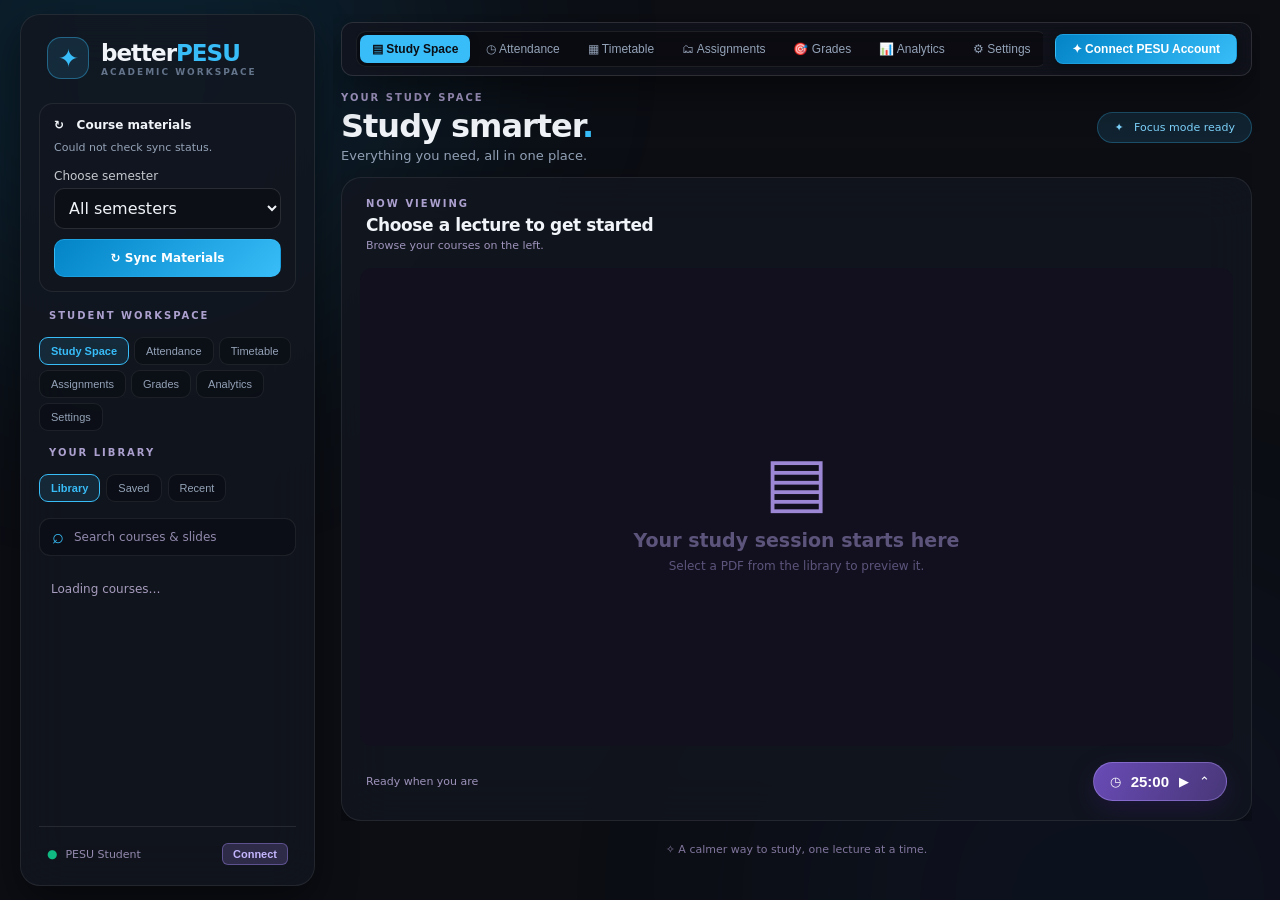
==== commit 0ae69426: "feat: native high-DPI PDF viewer with trackpad pinch zoom, scroll snapping, and responsive focus mod" ====
--- a/templates/index.html
+++ b/templates/index.html
@@ -127,6 +127,17 @@
               <div id="document-path" class="subtle">Browse your courses on the left.</div>
             </div>
             <div class="doc-actions">
+              <div id="pdf-page-controls" class="pdf-page-nav hidden" title="Use Left / Right Arrow keys to navigate pages">
+                <button id="btn-pdf-prev" class="action" type="button" aria-label="Previous page (Left Arrow)" title="Previous page (Left Arrow)">◂</button>
+                <span id="pdf-page-indicator" class="pdf-page-indicator" title="Click to jump to a specific page">Page 1</span>
+                <button id="btn-pdf-next" class="action" type="button" aria-label="Next page (Right Arrow)" title="Next page (Right Arrow)">▸</button>
+              </div>
+              <div id="pdf-zoom-controls" class="pdf-zoom-nav hidden" title="Pinch trackpad to zoom in / out">
+                <button id="btn-pdf-zoom-out" class="action" type="button" title="Zoom out (−)">−</button>
+                <span id="pdf-zoom-indicator" class="pdf-zoom-indicator" title="Reset zoom to 100%">100%</span>
+                <button id="btn-pdf-zoom-in" class="action" type="button" title="Zoom in (+)">+</button>
+                <button id="btn-pdf-zoom-fit" class="action" type="button" title="Fit to screen width">⤢ Fit</button>
+              </div>
               <button id="study-fullscreen" class="action hidden" type="button" aria-label="Enter fullscreen study mode" title="Fullscreen distraction-free study mode">⛶ Focus View</button>
               <button id="bookmark-current" class="action hidden" type="button" title="Bookmark this lecture">☆ Bookmark</button>
               <button id="btn-open-native" class="action hidden" type="button" title="Open PDF in Mac Preview or default viewer">↗ Preview</button>
@@ -139,6 +150,13 @@
             <div class="placeholder-icon">▤</div>
             <h3>Your study session starts here</h3>
             <p>Select a PDF from the library to preview it.</p>
+          </div>
+
+          <!-- Native Canvas PDF Stage with Trackpad Pinch-to-Zoom & Scroll Tracking -->
+          <div id="pdf-stage" class="pdf-stage hidden">
+            <div id="pdf-scroll-viewport" class="pdf-scroll-viewport" tabindex="0">
+              <div id="pdf-pages-container" class="pdf-pages-container"></div>
+            </div>
           </div>
 
           <iframe id="pdf-viewer" title="Lecture PDF viewer" class="pdf-viewer hidden"></iframe>
@@ -494,6 +512,14 @@
 
               <div class="settings-item-box">
                 <div class="item-title-row">
+                  <span>Unit PDF Merger</span>
+                  <button id="btn-merge-all-units" class="action-sm">⧉ Combine All Unit PDFs</button>
+                </div>
+                <div class="subtle">Combines all individual lecture slides in each unit into a single unified unit PDF.</div>
+              </div>
+
+              <div class="settings-item-box">
+                <div class="item-title-row">
                   <span>Local Data Directory</span>
                   <button id="btn-open-folder" class="action-sm">📂 Open in Finder</button>
                 </div>
@@ -599,6 +625,7 @@
     </div>
   </div>
 
+  <script src="/static/vendor/pdfjs/pdf.min.js"></script>
   <script src="/static/app.js"></script>
 </body>
 </html>
--- a/static/style.css
+++ b/static/style.css
@@ -172,8 +172,9 @@
 
 body {
   margin: 0;
-  min-height: 100vh;
-  overflow-x: hidden;
+  height: 100vh;
+  max-height: 100vh;
+  overflow: hidden;
   color: var(--text-main);
   background: var(--bg-app);
   transition: background-color 0.3s ease, color 0.3s ease;
@@ -213,11 +214,14 @@
 .shell {
   display: grid;
   grid-template-columns: 295px minmax(0, 1fr);
-  gap: 22px;
+  gap: 18px;
   max-width: 1750px;
-  min-height: 100vh;
+  height: 100vh;
+  max-height: 100vh;
+  box-sizing: border-box;
   margin: auto;
-  padding: 22px;
+  padding: 14px 20px;
+  overflow: hidden;
 }
 
 .glass {
@@ -236,8 +240,11 @@
 .sidebar {
   display: flex;
   flex-direction: column;
-  min-height: calc(100vh - 44px);
-  padding: 24px 18px;
+  height: 100%;
+  max-height: calc(100vh - 28px);
+  padding: 20px 18px;
+  box-sizing: border-box;
+  overflow: hidden;
 }
 
 .brand {
@@ -557,6 +564,28 @@
   border-left: 2px solid #b69bff;
 }
 
+.nav-file.nav-file-combined {
+  background: linear-gradient(135deg, rgba(139, 92, 246, 0.22), rgba(99, 102, 241, 0.16)) !important;
+  border: 1px solid rgba(167, 139, 250, 0.35) !important;
+  color: #f8fafc !important;
+  font-weight: 700 !important;
+  padding: 8px 12px 8px 30px !important;
+  border-radius: 8px !important;
+  margin: 4px 6px 6px 12px !important;
+  box-shadow: 0 2px 8px rgba(0, 0, 0, 0.2);
+}
+
+.nav-file.nav-file-combined:before {
+  content: "" !important;
+}
+
+.nav-file.nav-file-combined:hover, .nav-file.nav-file-combined.selected {
+  background: linear-gradient(135deg, rgba(139, 92, 246, 0.4), rgba(99, 102, 241, 0.3)) !important;
+  border-color: rgba(167, 139, 250, 0.6) !important;
+  color: #ffffff !important;
+  transform: translateX(2px);
+}
+
 .nav-group {
   margin-bottom: 5px;
 }
@@ -758,15 +787,26 @@
    ========================================================= */
 .main {
   min-width: 0;
-  padding: 12px 8px 8px;
-  display: flex;
-  flex-direction: column;
+  height: 100%;
+  max-height: calc(100vh - 28px);
+  padding: 8px 8px 8px;
+  display: flex;
+  flex-direction: column;
+  overflow: hidden;
+  box-sizing: border-box;
 }
 
 .module-view {
   display: flex;
   flex-direction: column;
-  flex: 1;
+  flex: 1 1 0;
+  min-height: 0;
+  overflow-y: auto;
+  overflow-x: hidden;
+}
+
+#view-study-space {
+  overflow: hidden;
 }
 
 .module-view.hidden,
@@ -782,14 +822,15 @@
   display: flex;
   justify-content: space-between;
   align-items: center;
-  margin-bottom: 24px;
+  margin-bottom: 14px;
   gap: 16px;
+  flex-shrink: 0;
 }
 
 .topbar h1 {
-  font-size: clamp(26px, 3vw, 36px);
-  letter-spacing: -1.2px;
-  margin: 8px 0 5px;
+  font-size: clamp(24px, 2.5vw, 32px);
+  letter-spacing: -1px;
+  margin: 4px 0 3px;
 }
 
 .topbar p {
@@ -817,10 +858,13 @@
    PRIMARY WORKSPACE (PDF VIEWER & FLOATING POMODORO TIMER)
    ========================================================= */
 .workspace {
-  padding: 18px;
-  flex: 1;
-  display: flex;
-  flex-direction: column;
+  padding: 14px 18px;
+  flex: 1 1 0;
+  display: flex;
+  flex-direction: column;
+  min-height: 0;
+  overflow: hidden;
+  box-sizing: border-box;
 }
 
 .workspace-head {
@@ -844,7 +888,49 @@
 
 .doc-actions {
   display: flex;
+  align-items: center;
   gap: 8px;
+  flex-wrap: wrap;
+}
+
+.pdf-page-nav {
+  display: inline-flex;
+  align-items: center;
+  gap: 6px;
+  background: rgba(0, 0, 0, 0.4);
+  border: 1px solid var(--border-glass, rgba(255, 255, 255, 0.15));
+  border-radius: 9px;
+  padding: 3px 6px;
+  transition: border-color 0.2s;
+}
+
+.pdf-page-nav:hover {
+  border-color: rgba(167, 139, 250, 0.4);
+}
+
+.pdf-page-nav .action {
+  padding: 4px 8px;
+  font-size: 11px;
+  min-width: 26px;
+  text-align: center;
+}
+
+.pdf-page-indicator {
+  font-size: 11.5px;
+  font-weight: 700;
+  color: var(--text-main, #f8fafc);
+  min-width: 76px;
+  text-align: center;
+  user-select: none;
+  cursor: pointer;
+  padding: 2px 4px;
+  border-radius: 4px;
+  transition: background 0.15s;
+}
+
+.pdf-page-indicator:hover {
+  background: rgba(255, 255, 255, 0.1);
+  color: #c4b5fd;
 }
 
 .action {
@@ -864,14 +950,111 @@
   background: #a78aff35;
 }
 
-.pdf-viewer, .viewer-placeholder {
+.pdf-viewer, .viewer-placeholder, .pdf-stage {
   width: 100%;
-  height: min(69vh, 850px);
-  min-height: 400px;
+  flex: 1 1 0;
+  min-height: 0;
+  height: 100%;
   border: 0;
   border-radius: 12px;
-  background: #eeecf5;
-  flex: 1;
+  background: #12101e;
+  overflow: hidden;
+}
+
+.pdf-stage {
+  position: relative;
+  overflow: hidden;
+  display: flex;
+  background: rgba(14, 12, 24, 0.7);
+  border: 1px solid var(--border-glass, rgba(255, 255, 255, 0.1));
+}
+
+.pdf-scroll-viewport {
+  width: 100%;
+  height: 100%;
+  overflow-y: auto;
+  overflow-x: auto;
+  outline: none;
+  padding: 16px 16px 24px 16px;
+  box-sizing: border-box;
+  display: flex;
+  justify-content: center;
+  align-items: flex-start;
+  scroll-snap-type: y mandatory;
+  -webkit-overflow-scrolling: touch;
+}
+
+.pdf-pages-container {
+  display: flex;
+  flex-direction: column;
+  align-items: center;
+  gap: 20px;
+  min-width: min-content;
+}
+
+.pdf-page-wrapper {
+  background: #ffffff;
+  border-radius: 6px;
+  box-shadow: 0 8px 30px rgba(0, 0, 0, 0.45), 0 0 0 1px rgba(255, 255, 255, 0.12);
+  position: relative;
+  overflow: hidden;
+  display: flex;
+  align-items: center;
+  justify-content: center;
+  transition: box-shadow 0.2s ease;
+  user-select: text;
+  scroll-snap-align: center;
+  scroll-snap-stop: normal;
+}
+
+.pdf-page-wrapper.active-page {
+  box-shadow: 0 12px 36px rgba(0, 0, 0, 0.55), 0 0 0 2px rgba(167, 139, 250, 0.6);
+}
+
+.pdf-page-canvas {
+  display: block;
+}
+
+.pdf-page-placeholder {
+  display: flex;
+  align-items: center;
+  justify-content: center;
+  color: #64748b;
+  font-size: 13px;
+  font-weight: 600;
+  background: #1e1b2e;
+}
+
+/* Zoom Controls Bar */
+.pdf-zoom-nav {
+  display: inline-flex;
+  align-items: center;
+  gap: 4px;
+  background: rgba(0, 0, 0, 0.4);
+  border: 1px solid var(--border-glass, rgba(255, 255, 255, 0.15));
+  border-radius: 9px;
+  padding: 3px 6px;
+  transition: border-color 0.2s;
+}
+
+.pdf-zoom-nav:hover {
+  border-color: rgba(167, 139, 250, 0.4);
+}
+
+.pdf-zoom-indicator {
+  font-size: 11px;
+  font-weight: 700;
+  color: #c4b5fd;
+  min-width: 44px;
+  text-align: center;
+  user-select: none;
+  cursor: pointer;
+  padding: 2px 4px;
+  border-radius: 4px;
+}
+
+.pdf-zoom-indicator:hover {
+  background: rgba(255, 255, 255, 0.1);
 }
 
 .viewer-placeholder {
@@ -1096,18 +1279,32 @@
   display: none !important;
 }
 
-/* PDF Viewer fills all available space */
-.workspace.study-fullscreen .pdf-viewer,
-.workspace:fullscreen .pdf-viewer {
-  display: block !important;
-  flex: 1 1 auto !important;
+/* PDF Stage / Viewer fills all available space without displaying hidden elements */
+.workspace.study-fullscreen .pdf-stage:not(.hidden),
+.workspace:fullscreen .pdf-stage:not(.hidden),
+.workspace.study-fullscreen .pdf-viewer:not(.hidden),
+.workspace:fullscreen .pdf-viewer:not(.hidden) {
+  display: flex !important;
+  flex: 1 1 0 !important;
   width: 100% !important;
-  height: calc(100vh - 120px) !important;
+  height: auto !important;
   min-height: 0 !important;
   border-radius: 10px !important;
   border: 1px solid rgba(255, 255, 255, 0.12) !important;
-  background: #181528 !important;
+  background: #12101e !important;
   margin: 0 !important;
+  overflow: hidden !important;
+}
+
+.workspace.study-fullscreen .hidden,
+.workspace:fullscreen .hidden {
+  display: none !important;
+}
+
+.workspace.study-fullscreen .pdf-scroll-viewport,
+.workspace:fullscreen .pdf-scroll-viewport {
+  height: 100% !important;
+  box-sizing: border-box !important;
 }
 
 /* Bottom bar in Focus Mode */
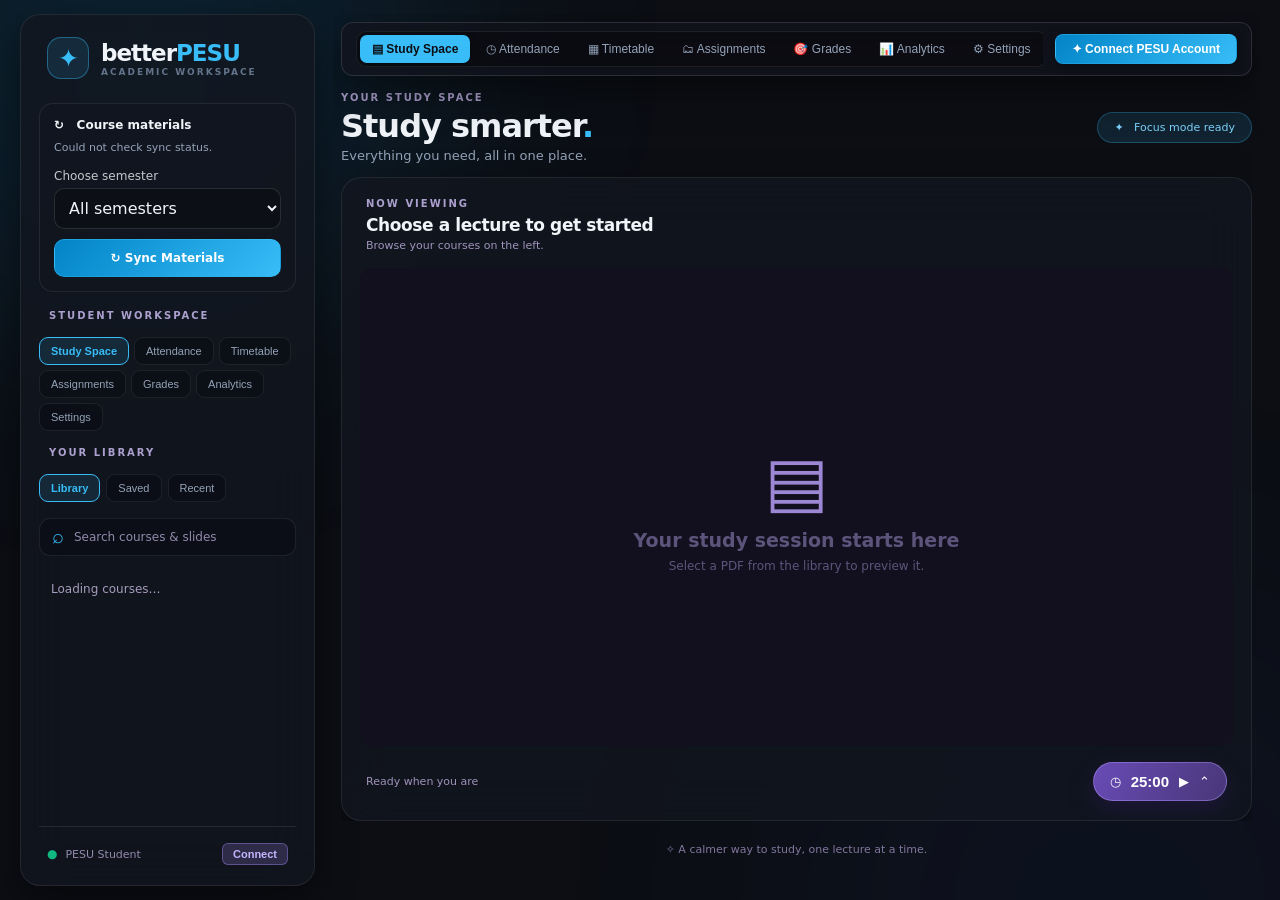
==== commit bd254351: "fix: add cache busting and ample bottom scroll padding for course list" ====
--- a/templates/index.html
+++ b/templates/index.html
@@ -4,7 +4,7 @@
   <meta charset="utf-8">
   <meta name="viewport" content="width=device-width, initial-scale=1">
   <title>Better PESU Acad</title>
-  <link rel="stylesheet" href="/static/style.css">
+  <link rel="stylesheet" href="/static/style.css?v=20261111">
 </head>
 <body>
   <div class="glow glow-one"></div>
--- a/static/style.css
+++ b/static/style.css
@@ -244,10 +244,27 @@
   max-height: calc(100vh - 28px);
   padding: 20px 18px;
   box-sizing: border-box;
-  overflow: hidden;
+  overflow-y: auto;
+  overflow-x: hidden;
+  scrollbar-width: thin;
+  scrollbar-color: rgba(167, 139, 250, 0.25) transparent;
+}
+
+.sidebar::-webkit-scrollbar {
+  width: 5px;
+}
+
+.sidebar::-webkit-scrollbar-track {
+  background: transparent;
+}
+
+.sidebar::-webkit-scrollbar-thumb {
+  background: rgba(167, 139, 250, 0.22);
+  border-radius: 999px;
 }
 
 .brand {
+  flex-shrink: 0;
   display: flex;
   align-items: center;
   gap: 12px;
@@ -284,6 +301,7 @@
 
 /* Local Sync Control Card */
 .sync-card {
+  flex-shrink: 0;
   margin: 0 0 18px;
   padding: 14px;
   border: 1px solid var(--border-glass);
@@ -503,13 +521,54 @@
   color: #9289ad;
 }
 
+/* Sidebar Library Section */
+#sidebar-library-section {
+  display: flex;
+  flex-direction: column;
+  flex: 1 1 0;
+  min-height: 160px;
+  overflow: hidden;
+}
+
+#sidebar-library-section[hidden] {
+  display: none !important;
+}
+
+#sidebar-library-section .side-heading,
+#sidebar-library-section .personal-tabs,
+#sidebar-library-section .search-box {
+  flex-shrink: 0;
+}
+
 /* Navigation Tree */
 .navigation {
   overflow-y: auto;
-  flex: 1;
-  max-height: calc(100vh - 460px);
-  min-height: 140px;
-  padding-right: 3px;
+  overflow-x: hidden;
+  flex: 1 1 0;
+  min-height: 0;
+  padding-right: 4px;
+  padding-bottom: 48px;
+  overscroll-behavior: contain;
+  scrollbar-width: thin;
+  scrollbar-color: rgba(167, 139, 250, 0.35) transparent;
+}
+
+.navigation::-webkit-scrollbar {
+  width: 5px;
+}
+
+.navigation::-webkit-scrollbar-track {
+  background: rgba(255, 255, 255, 0.02);
+  border-radius: 999px;
+}
+
+.navigation::-webkit-scrollbar-thumb {
+  background: rgba(167, 139, 250, 0.3);
+  border-radius: 999px;
+}
+
+.navigation::-webkit-scrollbar-thumb:hover {
+  background: rgba(167, 139, 250, 0.6);
 }
 
 .nav-sem, .nav-sub, .nav-unit, .nav-file {
@@ -630,6 +689,7 @@
 }
 
 .side-footer {
+  flex-shrink: 0;
   padding: 16px 8px 0;
   border-top: 1px solid #ffffff18;
   font-size: 11px;
@@ -2616,9 +2676,35 @@
 }
 
 @media (max-width: 900px) {
+  body {
+    height: auto;
+    min-height: 100vh;
+    overflow-y: auto;
+  }
   .shell {
     grid-template-columns: 1fr;
+    height: auto;
+    max-height: none;
+    overflow: visible;
     padding: 12px;
+  }
+  .sidebar {
+    height: auto;
+    max-height: none;
+    overflow: visible;
+  }
+  #sidebar-library-section {
+    min-height: 0;
+    overflow: visible;
+  }
+  .navigation {
+    max-height: 55vh;
+    min-height: 220px;
+  }
+  .main {
+    height: auto;
+    max-height: none;
+    overflow: visible;
   }
   .attendance-container {
     grid-template-columns: 1fr;
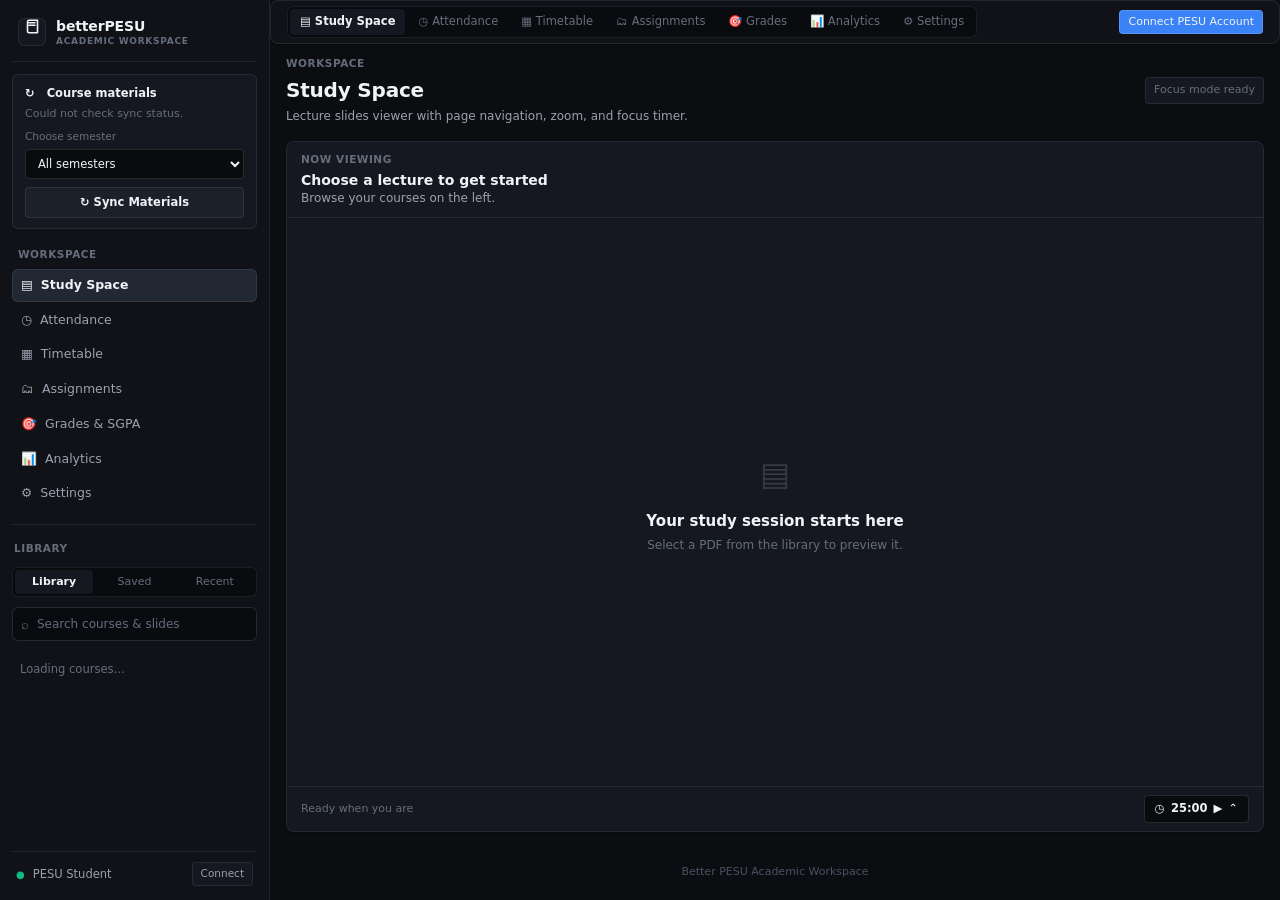
==== commit fbaccb48: "design: complete UI/UX overhaul inspired by Linear, Raycast, and native macOS design standards" ====
--- a/templates/index.html
+++ b/templates/index.html
@@ -7,15 +7,14 @@
   <link rel="stylesheet" href="/static/style.css?v=20261111">
 </head>
 <body>
-  <div class="glow glow-one"></div>
-  <div class="glow glow-two"></div>
-
   <div class="shell">
     <!-- SIDEBAR -->
-    <aside class="sidebar glass">
+    <aside class="sidebar">
       <div class="brand">
-        <span class="brand-icon">✦</span>
-        <span>better<span class="accent">PESU</span><small>ACADEMIC WORKSPACE</small></span>
+        <span class="brand-icon">
+          <svg width="15" height="15" viewBox="0 0 24 24" fill="none" stroke="currentColor" stroke-width="2.5" stroke-linecap="round" stroke-linejoin="round"><path d="M4 19.5v-15A2.5 2.5 0 0 1 6.5 2H20v20H6.5a2.5 2.5 0 0 1-2.5-2.5Z"></path><path d="M6 6h10"></path><path d="M6 10h10"></path></svg>
+        </span>
+        <span>betterPESU<small>Academic Workspace</small></span>
       </div>
 
       <!-- Sync Card -->
@@ -45,20 +44,20 @@
       </div>
 
       <!-- Main Section Switcher Tabs -->
-      <div class="side-heading">STUDENT WORKSPACE</div>
-      <div class="personal-tabs app-module-tabs">
-        <button id="tab-nav-study" class="module-nav-btn active">Study Space</button>
-        <button id="tab-nav-attendance" class="module-nav-btn">Attendance</button>
-        <button id="tab-nav-timetable" class="module-nav-btn">Timetable</button>
-        <button id="tab-nav-assignments" class="module-nav-btn">Assignments</button>
-        <button id="tab-nav-grades" class="module-nav-btn">Grades</button>
-        <button id="tab-nav-analytics" class="module-nav-btn">Analytics</button>
-        <button id="tab-nav-settings" class="module-nav-btn">Settings</button>
+      <div class="side-heading">WORKSPACE</div>
+      <div class="app-module-tabs">
+        <button id="tab-nav-study" class="module-nav-btn active"><span>▤</span> Study Space</button>
+        <button id="tab-nav-attendance" class="module-nav-btn"><span>◷</span> Attendance</button>
+        <button id="tab-nav-timetable" class="module-nav-btn"><span>▦</span> Timetable</button>
+        <button id="tab-nav-assignments" class="module-nav-btn"><span>🗂</span> Assignments</button>
+        <button id="tab-nav-grades" class="module-nav-btn"><span>🎯</span> Grades & SGPA</button>
+        <button id="tab-nav-analytics" class="module-nav-btn"><span>📊</span> Analytics</button>
+        <button id="tab-nav-settings" class="module-nav-btn"><span>⚙</span> Settings</button>
       </div>
 
       <!-- Library Section (Active when in Study Space) -->
       <div id="sidebar-library-section">
-        <div class="side-heading">YOUR LIBRARY</div>
+        <div class="side-heading">LIBRARY</div>
         <div class="personal-tabs">
           <button id="tab-library" class="active">Library</button>
           <button id="tab-bookmarks">Saved</button>
@@ -104,7 +103,7 @@
             <span id="nav-user-name">PESU Student</span>
             <button id="btn-quick-logout" class="nav-logout-btn" type="button">Log Out</button>
           </div>
-          <button id="btn-global-login" class="nav-login-btn" type="button">✦ Connect PESU Account</button>
+          <button id="btn-global-login" class="nav-login-btn" type="button">Connect PESU Account</button>
         </div>
       </nav>
 
@@ -112,11 +111,11 @@
       <div id="view-study-space" class="module-view active">
         <header class="topbar">
           <div>
-            <div class="eyebrow">YOUR STUDY SPACE</div>
-            <h1>Study smarter<span class="accent">.</span></h1>
-            <p>Everything you need, all in one place.</p>
-          </div>
-          <div class="top-chip" id="focus-chip">✦ &nbsp; Focus mode ready</div>
+            <div class="eyebrow">WORKSPACE</div>
+            <h1>Study Space</h1>
+            <p>Lecture slides viewer with page navigation, zoom, and focus timer.</p>
+          </div>
+          <div class="top-chip" id="focus-chip">Focus mode ready</div>
         </header>
 
         <section class="workspace glass">
@@ -194,8 +193,8 @@
         <header class="topbar">
           <div>
             <div class="eyebrow">ACADEMIC TRACKING</div>
-            <h1>Attendance Hub<span class="accent">.</span></h1>
-            <p>Live subject-wise attendance and minimum 75% exam eligibility tracking.</p>
+            <h1>Attendance Hub</h1>
+            <p>Live subject-wise attendance and 75% exam eligibility tracking.</p>
           </div>
           <div class="module-top-actions">
             <label class="sem-select-wrapper" style="display: flex; align-items: center; gap: 6px;">
@@ -236,7 +235,7 @@
         <header class="topbar">
           <div>
             <div class="eyebrow">SCHEDULE</div>
-            <h1>Class Timetable<span class="accent">.</span></h1>
+            <h1>Class Timetable</h1>
             <p>Your weekly lecture and lab period schedule.</p>
           </div>
           <div class="module-top-actions">
@@ -264,7 +263,7 @@
         <header class="topbar">
           <div>
             <div class="eyebrow">PLANNER</div>
-            <h1>Assignments Tracker<span class="accent">.</span></h1>
+            <h1>Assignments Tracker</h1>
             <p>Keep track of course assignments, lab reports, and deadlines.</p>
           </div>
         </header>
@@ -300,7 +299,7 @@
         <header class="topbar">
           <div>
             <div class="eyebrow">ACADEMIC PERFORMANCE & PREDICTION</div>
-            <h1>GPA & ISA Marks Predictor<span class="accent">.</span></h1>
+            <h1>GPA & ISA Marks Predictor</h1>
             <p>Fetch your ISA 1 & 2 marks from PESU Academy and predict required ESA scores for your target SGPA.</p>
           </div>
           <div class="module-top-actions">
@@ -348,7 +347,7 @@
         <header class="topbar">
           <div>
             <div class="eyebrow">PRODUCTIVITY</div>
-            <h1>Study Analytics<span class="accent">.</span></h1>
+            <h1>Study Analytics</h1>
             <p>Your focus habits, Pomodoro sessions, and weekly trends.</p>
           </div>
         </header>
@@ -379,7 +378,7 @@
         <header class="topbar">
           <div>
             <div class="eyebrow">PREFERENCES & CONFIGURATION</div>
-            <h1>Settings<span class="accent">.</span></h1>
+            <h1>Settings</h1>
             <p>Customize your workspace theme, account connections, and application preferences.</p>
           </div>
         </header>
@@ -546,7 +545,7 @@
         </div>
       </div>
 
-      <div class="footer-note">✧ A calmer way to study, one lecture at a time.</div>
+      <div class="footer-note">Better PESU Academic Workspace</div>
     </main>
   </div>
 
--- a/static/style.css
+++ b/static/style.css
@@ -1,510 +1,621 @@
 /* =====================================================================
-   Better PESU Acad — Modern Sleek Application Stylesheet
-   Features multiple curated themes: Slate, Onyx, Emerald, Amber, Iris.
+   Better PESU Acad — Professional Design System
+   Inspired by Linear, Notion, Raycast, and native macOS applications.
+   Engineered for focus, clarity, high density, and timeless utility.
    ===================================================================== */
 
 /* =========================================================
-   THEME DEFINITIONS & CSS VARIABLES
+   1. DESIGN TOKENS & SYSTEM THEMES
    ========================================================= */
 
-/* 1. Midnight Slate (Default: Clean Charcoal & Sky Blue - Sleek, Calm, Modern) */
 :root,
 [data-theme="slate"] {
   color-scheme: dark;
-  font-family: Inter, ui-sans-serif, system-ui, -apple-system, BlinkMacSystemFont, "Segoe UI", sans-serif;
-
-  --bg-app: #0c0e14;
-  --bg-card: rgba(18, 22, 31, 0.78);
-  --bg-card-hover: rgba(25, 31, 44, 0.88);
-  --bg-card-solid: #131722;
-  --bg-input: rgba(11, 14, 20, 0.75);
+  font-family: -apple-system, BlinkMacSystemFont, "SF Pro Text", "SF Pro Display", "Inter", ui-sans-serif, system-ui, sans-serif;
+  -webkit-font-smoothing: antialiased;
+  -moz-osx-font-smoothing: grayscale;
+
+  /* Neutrals: Deep, balanced, low-glare canvas */
+  --bg-app: #0c0d11;
+  --bg-sidebar: #101217;
+  --bg-surface: #151820;
+  --bg-surface-hover: #1c202a;
+  --bg-surface-active: #222734;
+  --bg-input: #0a0b0e;
+  --bg-card: #14171f;
+  --bg-card-hover: #191d27;
+  --bg-card-solid: #14171f;
+  --bg-topbar: #101217;
+  --bg-subtle: rgba(255, 255, 255, 0.03);
+
+  /* Borders: Sharp, 1px micro-contrasting dividers */
+  --border-subtle: rgba(255, 255, 255, 0.08);
   --border-glass: rgba(255, 255, 255, 0.08);
-  --border-glass-hover: rgba(56, 189, 248, 0.4);
+  --border-glass-hover: rgba(255, 255, 255, 0.16);
   --border-input: rgba(255, 255, 255, 0.12);
-
-  --accent-primary: #38bdf8;
-  --accent-secondary: #0284c7;
-  --accent-subtle: rgba(56, 189, 248, 0.12);
-  --accent-gradient: linear-gradient(135deg, #0284c7, #38bdf8);
-
-  --glow-1: rgba(14, 165, 233, 0.13);
-  --glow-2: rgba(30, 58, 138, 0.09);
-
-  --text-main: #f1f5f9;
+  --border-input-focus: #3b82f6;
+
+  /* Typography: High contrast, neutral scale */
+  --text-main: #f1f3f6;
+  --text-subtle: #9ba1af;
+  --text-dim: #656d7d;
+  --text-muted: #4b5260;
+  --text-accent: #3b82f6;
+
+  /* Accents: Purposeful, restrained, solid */
+  --accent-primary: #3b82f6;
+  --accent-secondary: #2563eb;
+  --accent-subtle: rgba(59, 130, 246, 0.12);
+  --accent-gradient: #3b82f6;
+
+  /* Semantic status colors */
+  --color-safe: #10b981;
+  --color-safe-bg: rgba(16, 185, 129, 0.12);
+  --color-safe-border: rgba(16, 185, 129, 0.28);
+  --color-safe-text: #34d399;
+
+  --color-warn: #f59e0b;
+  --color-warn-bg: rgba(245, 158, 11, 0.12);
+  --color-warn-border: rgba(245, 158, 11, 0.28);
+  --color-warn-text: #fbbf24;
+
+  --color-danger: #ef4444;
+  --color-danger-bg: rgba(239, 68, 68, 0.12);
+  --color-danger-border: rgba(239, 68, 68, 0.28);
+  --color-danger-text: #f87171;
+
+  /* Shadows: Clean elevation instead of hazy dark spreads */
+  --shadow-sm: 0 1px 2px rgba(0, 0, 0, 0.35);
+  --shadow-card: 0 1px 3px rgba(0, 0, 0, 0.25);
+  --shadow-dropdown: 0 8px 24px rgba(0, 0, 0, 0.5), 0 0 0 1px rgba(255, 255, 255, 0.08);
+  --shadow-modal: 0 24px 48px -12px rgba(0, 0, 0, 0.7), 0 0 0 1px rgba(255, 255, 255, 0.1);
+
+  /* Clean micro-radii */
+  --radius-sm: 4px;
+  --radius-md: 6px;
+  --radius-lg: 8px;
+  --radius-xl: 10px;
+}
+
+/* Onyx Black: Minimalist Studio Focus */
+[data-theme="onyx"] {
+  --bg-app: #050608;
+  --bg-sidebar: #090a0d;
+  --bg-surface: #0e1014;
+  --bg-surface-hover: #14171d;
+  --bg-surface-active: #1b1e26;
+  --bg-input: #050607;
+  --bg-card: #0d0f13;
+  --bg-card-hover: #13151b;
+  --bg-card-solid: #0d0f13;
+  --bg-topbar: #090a0d;
+  --bg-subtle: rgba(255, 255, 255, 0.02);
+
+  --border-subtle: rgba(255, 255, 255, 0.07);
+  --border-glass: rgba(255, 255, 255, 0.07);
+  --border-glass-hover: rgba(255, 255, 255, 0.14);
+  --border-input: rgba(255, 255, 255, 0.1);
+  --border-input-focus: #e2e8f0;
+
+  --text-main: #f8fafc;
   --text-subtle: #94a3b8;
-  --text-dim: #64748b;
-  --text-accent: #38bdf8;
-
-  --chip-bg: rgba(56, 189, 248, 0.12);
-  --chip-text: #7dd3fc;
-  --chip-border: rgba(56, 189, 248, 0.28);
-
-  --shadow-card: 0 16px 40px rgba(0, 0, 0, 0.45);
-}
-
-/* 2. Onyx Black (True Black & Silver - Minimalist Studio) */
-[data-theme="onyx"] {
-  --bg-app: #050506;
-  --bg-card: rgba(17, 17, 20, 0.82);
-  --bg-card-hover: rgba(26, 26, 30, 0.92);
-  --bg-card-solid: #111113;
-  --bg-input: rgba(9, 9, 11, 0.85);
-  --border-glass: rgba(255, 255, 255, 0.09);
-  --border-glass-hover: rgba(255, 255, 255, 0.35);
-  --border-input: rgba(255, 255, 255, 0.14);
-
-  --accent-primary: #f1f5f9;
-  --accent-secondary: #94a3b8;
-  --accent-subtle: rgba(255, 255, 255, 0.09);
-  --accent-gradient: linear-gradient(135deg, #334155, #64748b);
-
-  --glow-1: rgba(255, 255, 255, 0.04);
-  --glow-2: rgba(148, 163, 184, 0.03);
-
-  --text-main: #f8fafc;
-  --text-subtle: #a1a1aa;
-  --text-dim: #71717a;
-  --text-accent: #ffffff;
-
-  --chip-bg: rgba(255, 255, 255, 0.08);
-  --chip-text: #e2e8f0;
-  --chip-border: rgba(255, 255, 255, 0.2);
-
-  --shadow-card: 0 16px 40px rgba(0, 0, 0, 0.65);
-}
-
-/* 3. Nordic Forest (Deep Pine & Emerald - Natural Study) */
+  --text-dim: #5c6474;
+  --text-muted: #434a58;
+  --text-accent: #f8fafc;
+
+  --accent-primary: #e2e8f0;
+  --accent-secondary: #cbd5e1;
+  --accent-subtle: rgba(255, 255, 255, 0.08);
+  --accent-gradient: #e2e8f0;
+}
+
+/* Nordic Forest: Deep Pine & Crisp Mint */
 [data-theme="emerald"] {
-  --bg-app: #070d09;
-  --bg-card: rgba(12, 22, 16, 0.8);
-  --bg-card-hover: rgba(18, 32, 24, 0.9);
-  --bg-card-solid: #0e1c14;
-  --bg-input: rgba(7, 13, 9, 0.75);
+  --bg-app: #060907;
+  --bg-sidebar: #0a0e0b;
+  --bg-surface: #0f1511;
+  --bg-surface-hover: #151d18;
+  --bg-surface-active: #1c2620;
+  --bg-input: #050806;
+  --bg-card: #0d130f;
+  --bg-card-hover: #121914;
+  --bg-card-solid: #0d130f;
+  --bg-topbar: #0a0e0b;
+  --bg-subtle: rgba(52, 211, 153, 0.03);
+
+  --border-subtle: rgba(255, 255, 255, 0.07);
+  --border-glass: rgba(255, 255, 255, 0.07);
+  --border-glass-hover: rgba(52, 211, 153, 0.25);
+  --border-input: rgba(255, 255, 255, 0.1);
+  --border-input-focus: #34d399;
+
+  --text-main: #f0fdf4;
+  --text-subtle: #9ec5ad;
+  --text-dim: #5b7968;
+  --text-muted: #42584c;
+  --text-accent: #34d399;
+
+  --accent-primary: #10b981;
+  --accent-secondary: #059669;
+  --accent-subtle: rgba(16, 185, 129, 0.12);
+  --accent-gradient: #10b981;
+}
+
+/* Warm Amber: Espresso & Warm Copper */
+[data-theme="amber"] {
+  --bg-app: #090706;
+  --bg-sidebar: #0e0b09;
+  --bg-surface: #14100d;
+  --bg-surface-hover: #1b1512;
+  --bg-surface-active: #241c18;
+  --bg-input: #070605;
+  --bg-card: #120e0b;
+  --bg-card-hover: #18130f;
+  --bg-card-solid: #120e0b;
+  --bg-topbar: #0e0b09;
+  --bg-subtle: rgba(245, 158, 11, 0.03);
+
+  --border-subtle: rgba(255, 255, 255, 0.07);
+  --border-glass: rgba(255, 255, 255, 0.07);
+  --border-glass-hover: rgba(245, 158, 11, 0.25);
+  --border-input: rgba(255, 255, 255, 0.1);
+  --border-input-focus: #f59e0b;
+
+  --text-main: #fef3c7;
+  --text-subtle: #ccb096;
+  --text-dim: #7f6a58;
+  --text-muted: #57483a;
+  --text-accent: #f59e0b;
+
+  --accent-primary: #d97706;
+  --accent-secondary: #b45309;
+  --accent-subtle: rgba(217, 119, 6, 0.12);
+  --accent-gradient: #d97706;
+}
+
+/* Classic Iris: Dusk Slate & Indigo */
+[data-theme="iris"] {
+  --bg-app: #0a0a12;
+  --bg-sidebar: #0e0e18;
+  --bg-surface: #131320;
+  --bg-surface-hover: #19192a;
+  --bg-surface-active: #212136;
+  --bg-input: #07070d;
+  --bg-card: #11111d;
+  --bg-card-hover: #171727;
+  --bg-card-solid: #11111d;
+  --bg-topbar: #0e0e18;
+  --bg-subtle: rgba(99, 102, 241, 0.03);
+
+  --border-subtle: rgba(255, 255, 255, 0.08);
   --border-glass: rgba(255, 255, 255, 0.08);
-  --border-glass-hover: rgba(52, 211, 153, 0.4);
-  --border-input: rgba(255, 255, 255, 0.12);
-
-  --accent-primary: #34d399;
-  --accent-secondary: #059669;
-  --accent-subtle: rgba(52, 211, 153, 0.12);
-  --accent-gradient: linear-gradient(135deg, #059669, #10b981);
-
-  --glow-1: rgba(16, 185, 129, 0.11);
-  --glow-2: rgba(5, 150, 105, 0.07);
-
-  --text-main: #ecfdf5;
-  --text-subtle: #9cd3be;
-  --text-dim: #609b82;
-  --text-accent: #34d399;
-
-  --chip-bg: rgba(52, 211, 153, 0.12);
-  --chip-text: #6ee7b7;
-  --chip-border: rgba(52, 211, 153, 0.28);
-
-  --shadow-card: 0 16px 40px rgba(0, 0, 0, 0.5);
-}
-
-/* 4. Warm Amber (Obsidian Espresso & Warm Bronze) */
-[data-theme="amber"] {
-  --bg-app: #0d0907;
-  --bg-card: rgba(23, 17, 13, 0.8);
-  --bg-card-hover: rgba(33, 24, 19, 0.9);
-  --bg-card-solid: #1a130e;
-  --bg-input: rgba(12, 9, 7, 0.75);
-  --border-glass: rgba(255, 255, 255, 0.08);
-  --border-glass-hover: rgba(245, 158, 11, 0.4);
-  --border-input: rgba(255, 255, 255, 0.12);
-
-  --accent-primary: #f59e0b;
-  --accent-secondary: #d97706;
-  --accent-subtle: rgba(245, 158, 11, 0.12);
-  --accent-gradient: linear-gradient(135deg, #b45309, #f59e0b);
-
-  --glow-1: rgba(245, 158, 11, 0.11);
-  --glow-2: rgba(180, 83, 9, 0.07);
-
-  --text-main: #fef3c7;
-  --text-subtle: #d6b896;
-  --text-dim: #997858;
-  --text-accent: #fbbf24;
-
-  --chip-bg: rgba(245, 158, 11, 0.12);
-  --chip-text: #fcd34d;
-  --chip-border: rgba(245, 158, 11, 0.28);
-
-  --shadow-card: 0 16px 40px rgba(0, 0, 0, 0.5);
-}
-
-/* 5. Classic Iris (Refined Dusk Lavender Purple - Subdued) */
-[data-theme="iris"] {
-  --bg-app: #0d0a18;
-  --bg-card: rgba(20, 16, 32, 0.78);
-  --bg-card-hover: rgba(28, 23, 44, 0.9);
-  --bg-card-solid: #151122;
-  --bg-input: rgba(12, 10, 22, 0.75);
-  --border-glass: rgba(255, 255, 255, 0.08);
-  --border-glass-hover: rgba(167, 139, 250, 0.4);
-  --border-input: rgba(255, 255, 255, 0.12);
-
-  --accent-primary: #a78bfa;
-  --accent-secondary: #7c3aed;
-  --accent-subtle: rgba(167, 139, 250, 0.12);
-  --accent-gradient: linear-gradient(135deg, #6d28d9, #8b5cf6);
-
-  --glow-1: rgba(139, 92, 246, 0.12);
-  --glow-2: rgba(99, 102, 241, 0.08);
+  --border-glass-hover: rgba(99, 102, 241, 0.3);
+  --border-input: rgba(255, 255, 255, 0.11);
+  --border-input-focus: #6366f1;
 
   --text-main: #f5f3ff;
-  --text-subtle: #b4a7d6;
-  --text-dim: #7a6e99;
-  --text-accent: #c4b5fd;
-
-  --chip-bg: rgba(167, 139, 250, 0.12);
-  --chip-text: #d8c9ff;
-  --chip-border: rgba(167, 139, 250, 0.28);
-
-  --shadow-card: 0 16px 40px rgba(0, 0, 0, 0.5);
-}
-
-* {
+  --text-subtle: #a5a2bf;
+  --text-dim: #676385;
+  --text-muted: #4b4863;
+  --text-accent: #818cf8;
+
+  --accent-primary: #6366f1;
+  --accent-secondary: #4f46e5;
+  --accent-subtle: rgba(99, 102, 241, 0.12);
+  --accent-gradient: #6366f1;
+}
+
+/* =========================================================
+   2. RESET & FOUNDATIONS
+   ========================================================= */
+
+*, *::before, *::after {
   box-sizing: border-box;
 }
 
-body {
+html, body {
   margin: 0;
+  padding: 0;
   height: 100vh;
   max-height: 100vh;
+  width: 100vw;
   overflow: hidden;
-  color: var(--text-main);
   background: var(--bg-app);
-  transition: background-color 0.3s ease, color 0.3s ease;
-}
-
-/* Ambient Subtle Lighting */
+  color: var(--text-main);
+  font-size: 13px;
+  line-height: 1.5;
+}
+
+/* Eliminate all stereotypical AI gradient lighting blobs */
 .glow {
-  position: fixed;
-  z-index: -1;
-  border-radius: 50%;
-  filter: blur(120px);
-  pointer-events: none;
-  transition: background 0.4s ease, opacity 0.4s ease;
-}
-
-body.no-glow .glow {
   display: none !important;
 }
 
-.glow-one {
-  width: 580px;
-  height: 580px;
-  top: -240px;
-  left: -150px;
-  background: var(--glow-1);
-}
-
-.glow-two {
-  width: 640px;
-  height: 600px;
-  bottom: -300px;
-  right: -150px;
-  background: var(--glow-2);
-}
-
-/* Layout Shell */
+/* Clean Custom Scrollbars */
+::-webkit-scrollbar {
+  width: 6px;
+  height: 6px;
+}
+::-webkit-scrollbar-track {
+  background: transparent;
+}
+::-webkit-scrollbar-thumb {
+  background: rgba(255, 255, 255, 0.14);
+  border-radius: 999px;
+}
+::-webkit-scrollbar-thumb:hover {
+  background: rgba(255, 255, 255, 0.24);
+}
+
+/* Typography elements */
+h1, h2, h3, h4, p {
+  margin: 0;
+}
+
+input, button, select, textarea {
+  font: inherit;
+}
+
+button {
+  border: none;
+  background: transparent;
+  cursor: pointer;
+  user-select: none;
+}
+
+.subtle {
+  color: var(--text-subtle);
+  font-size: 12px;
+}
+
+.eyebrow {
+  font-size: 10.5px;
+  font-weight: 600;
+  letter-spacing: 0.05em;
+  text-transform: uppercase;
+  color: var(--text-dim);
+  margin-bottom: 3px;
+}
+
+.accent {
+  color: var(--accent-primary);
+}
+
+/* Standardized Flat Surface Container */
+.glass {
+  background: var(--bg-card);
+  border: 1px solid var(--border-subtle);
+  border-radius: var(--radius-lg);
+  box-shadow: var(--shadow-sm);
+  transition: border-color 0.15s ease, background-color 0.15s ease;
+}
+
+/* =========================================================
+   3. DESKTOP APPLICATION SHELL
+   ========================================================= */
+
 .shell {
   display: grid;
-  grid-template-columns: 295px minmax(0, 1fr);
-  gap: 18px;
-  max-width: 1750px;
+  grid-template-columns: 270px minmax(0, 1fr);
   height: 100vh;
   max-height: 100vh;
-  box-sizing: border-box;
-  margin: auto;
-  padding: 14px 20px;
+  width: 100vw;
   overflow: hidden;
-}
-
-.glass {
-  background: var(--bg-card);
-  border: 1px solid var(--border-glass);
-  box-shadow: var(--shadow-card);
-  -webkit-backdrop-filter: blur(24px);
-  backdrop-filter: blur(24px);
-  border-radius: 20px;
-  transition: background-color 0.3s ease, border-color 0.3s ease;
+  background: var(--bg-app);
 }
 
 /* =========================================================
-   SIDEBAR
+   4. SIDEBAR NAVIGATION
    ========================================================= */
+
 .sidebar {
   display: flex;
   flex-direction: column;
   height: 100%;
-  max-height: calc(100vh - 28px);
-  padding: 20px 18px;
-  box-sizing: border-box;
+  max-height: 100vh;
+  background: var(--bg-sidebar);
+  border-right: 1px solid var(--border-subtle);
+  padding: 14px 12px;
   overflow-y: auto;
   overflow-x: hidden;
   scrollbar-width: thin;
-  scrollbar-color: rgba(167, 139, 250, 0.25) transparent;
-}
-
-.sidebar::-webkit-scrollbar {
-  width: 5px;
-}
-
-.sidebar::-webkit-scrollbar-track {
-  background: transparent;
-}
-
-.sidebar::-webkit-scrollbar-thumb {
-  background: rgba(167, 139, 250, 0.22);
-  border-radius: 999px;
 }
 
 .brand {
   flex-shrink: 0;
   display: flex;
   align-items: center;
-  gap: 12px;
-  font-size: 23px;
-  font-weight: 800;
-  letter-spacing: -1px;
-  padding: 2px 8px 24px;
+  gap: 10px;
+  padding: 4px 6px 14px 6px;
+  border-bottom: 1px solid var(--border-subtle);
+  margin-bottom: 12px;
 }
 
 .brand-icon {
   display: grid;
   place-items: center;
-  background: var(--accent-subtle);
+  width: 28px;
+  height: 28px;
+  border-radius: var(--radius-md);
+  background: var(--bg-surface);
+  border: 1px solid var(--border-subtle);
   color: var(--accent-primary);
-  border: 1px solid var(--border-glass-hover);
-  width: 42px;
-  height: 42px;
-  border-radius: 14px;
-  font-size: 25px;
+  font-size: 14px;
+  font-weight: 700;
+}
+
+.brand > span {
+  display: flex;
+  flex-direction: column;
+  font-size: 14px;
+  font-weight: 700;
+  letter-spacing: -0.01em;
+  color: var(--text-main);
+  line-height: 1.2;
 }
 
 .brand small {
-  display: block;
   font-size: 9px;
-  letter-spacing: 2px;
-  font-weight: 650;
-  color: var(--text-dim);
+  font-weight: 600;
+  letter-spacing: 0.08em;
+  color: var(--text-dim);
+  text-transform: uppercase;
   margin-top: 1px;
 }
 
-.accent {
-  color: var(--accent-primary);
-}
-
-/* Local Sync Control Card */
+/* Local Sync Widget */
 .sync-card {
   flex-shrink: 0;
-  margin: 0 0 18px;
-  padding: 14px;
-  border: 1px solid var(--border-glass);
-  border-radius: 14px;
-  background: var(--bg-card);
+  background: var(--bg-surface);
+  border: 1px solid var(--border-subtle);
+  border-radius: var(--radius-md);
+  padding: 10px 12px;
+  margin-bottom: 14px;
 }
 
 .sync-title {
-  font-size: 12px;
-  font-weight: 750;
-  color: var(--text-main);
+  font-size: 11.5px;
+  font-weight: 600;
+  color: var(--text-main);
+  display: flex;
+  align-items: center;
+  gap: 6px;
 }
 
 .sync-status {
   font-size: 11px;
-  line-height: 1.5;
-  color: var(--text-subtle);
-  margin: 8px 0 12px;
+  color: var(--text-dim);
+  margin: 4px 0 8px;
+  line-height: 1.4;
   overflow-wrap: anywhere;
 }
 
 .sync-semester-label {
   display: block;
-  margin: 10px 0 5px;
-  font-size: 12px;
-  opacity: .8;
+  font-size: 10.5px;
+  font-weight: 500;
+  color: var(--text-dim);
+  margin-bottom: 4px;
 }
 
 .sync-semester {
   width: 100%;
-  min-width: 0;
-  padding: 9px 10px;
-  margin-bottom: 10px;
+  background: var(--bg-input);
   border: 1px solid var(--border-input);
-  border-radius: 10px;
-  background: var(--bg-input);
-  color: var(--text-main);
-  font: inherit;
+  border-radius: var(--radius-sm);
+  padding: 6px 8px;
+  color: var(--text-main);
+  font-size: 11.5px;
+  margin-bottom: 8px;
+  outline: none;
+  transition: border-color 0.15s;
 }
 
 .sync-semester:focus-visible {
-  outline: 2px solid var(--accent-primary);
-  outline-offset: 2px;
-}
-
-.sync-semester:disabled {
-  opacity: .55;
-  cursor: not-allowed;
+  border-color: var(--border-input-focus);
 }
 
 .sync-button {
   width: 100%;
-  border: 1px solid var(--border-glass-hover);
-  border-radius: 10px;
-  padding: 11px;
-  color: #fff;
-  background: var(--accent-gradient);
-  font: inherit;
-  font-size: 12px;
-  font-weight: 700;
+  background: var(--bg-surface-hover);
+  border: 1px solid var(--border-subtle);
+  border-radius: var(--radius-sm);
+  padding: 6px 10px;
+  color: var(--text-main);
+  font-size: 11.5px;
+  font-weight: 600;
+  display: inline-flex;
+  align-items: center;
+  justify-content: center;
+  gap: 6px;
   cursor: pointer;
-  transition: opacity 0.2s, transform 0.1s;
+  transition: background-color 0.15s, border-color 0.15s;
 }
 
 .sync-button:hover {
-  opacity: 0.92;
-  transform: translateY(-1px);
+  background: var(--bg-surface-active);
+  border-color: var(--border-glass-hover);
+}
+
+.sync-button:active {
+  transform: scale(0.99);
 }
 
 .sync-button:disabled {
-  opacity: .6;
-  cursor: wait;
-}
-
-/* Live Sync Progress */
+  opacity: 0.5;
+  cursor: not-allowed;
+}
+
+/* Sync Progress */
 .sync-progress-panel {
-  margin-top: 13px;
-  padding-top: 12px;
-  border-top: 1px solid rgba(167, 139, 250, .18);
-}
-
-.sync-progress-panel[hidden] {
-  display: none !important;
-}
-
-.sync-progress-heading, .sync-progress-meta {
+  margin-top: 10px;
+  padding-top: 8px;
+  border-top: 1px solid var(--border-subtle);
+}
+
+.sync-progress-heading {
   display: flex;
   justify-content: space-between;
-  align-items: center;
-  gap: 8px;
-}
-
-.sync-progress-heading {
-  font-size: 12px;
-  font-weight: 600;
-  margin-bottom: 9px;
+  font-size: 11px;
+  color: var(--text-subtle);
+  margin-bottom: 6px;
 }
 
 .sync-progress-heading strong {
-  color: #c4b5fd;
   font-variant-numeric: tabular-nums;
+  color: var(--text-main);
 }
 
 .sync-progress-track {
-  height: 8px;
+  height: 5px;
   border-radius: 999px;
+  background: var(--bg-input);
   overflow: hidden;
-  background: rgba(167, 139, 250, .17);
+  border: 1px solid var(--border-subtle);
 }
 
 .sync-progress-fill {
   height: 100%;
-  width: 0;
+  width: 0%;
+  background: var(--accent-primary);
   border-radius: inherit;
-  background: linear-gradient(90deg, #8b5cf6, #c4b5fd);
-  transition: width .35s ease;
+  transition: width 0.3s ease;
 }
 
 .sync-current-subject {
-  font-size: 11px;
-  opacity: .85;
+  font-size: 10.5px;
+  color: var(--text-dim);
+  margin-top: 6px;
   overflow-wrap: anywhere;
-  margin-top: 8px;
-}
-
-.sync-current-subject:empty {
-  display: none;
-}
-
-.sync-progress-meta {
-  margin-top: 8px;
+}
+
+.sync-progress-meta,
+.sync-files-count {
   font-size: 10px;
-  opacity: .85;
-}
-
-.sync-files-count {
-  margin-top: 6px;
-  font-size: 10px;
-  opacity: .7;
-}
-
-/* Module Switcher Tabs */
-.side-heading, .eyebrow, .timer-label {
-  color: #aca0cf;
-  font-size: 10px;
-  letter-spacing: 2px;
-  font-weight: 800;
-}
-
+  color: var(--text-dim);
+  margin-top: 4px;
+}
+
+/* Section Headings */
 .side-heading {
-  padding: 0 10px 10px;
-}
-
+  font-size: 10.5px;
+  font-weight: 600;
+  letter-spacing: 0.05em;
+  text-transform: uppercase;
+  color: var(--text-dim);
+  padding: 4px 6px 6px 6px;
+}
+
+/* Sidebar Vertical Module Navigation Tabs */
+.app-module-tabs {
+  display: flex;
+  flex-direction: column;
+  gap: 2px;
+  margin-bottom: 14px;
+}
+
+.module-nav-btn {
+  display: flex;
+  align-items: center;
+  gap: 8px;
+  width: 100%;
+  padding: 6px 8px;
+  border-radius: var(--radius-md);
+  color: var(--text-subtle);
+  font-size: 12.5px;
+  font-weight: 500;
+  text-align: left;
+  border: 1px solid transparent;
+  background: transparent;
+  transition: background-color 0.12s, color 0.12s;
+}
+
+.module-nav-btn:hover {
+  background: var(--bg-surface-hover);
+  color: var(--text-main);
+}
+
+.module-nav-btn.active {
+  background: var(--bg-surface-active);
+  color: var(--text-main);
+  font-weight: 600;
+  border-color: var(--border-subtle);
+}
+
+/* Sidebar Library Section */
+#sidebar-library-section {
+  display: flex;
+  flex-direction: column;
+  flex: 1 1 0;
+  min-height: 180px;
+  overflow: hidden;
+  border-top: 1px solid var(--border-subtle);
+  padding-top: 12px;
+}
+
+#sidebar-library-section[hidden] {
+  display: none !important;
+}
+
+#sidebar-library-section .side-heading {
+  padding-left: 2px;
+}
+
+/* Library Segmented Control (Library / Saved / Recent) */
 .personal-tabs {
   display: flex;
-  gap: 6px;
-  flex-wrap: wrap;
-  margin: 6px 0 16px;
-}
-
-.app-module-tabs {
-  gap: 5px;
-}
-
-.personal-tabs button, .personal-button, .module-nav-btn {
+  gap: 2px;
   background: var(--bg-input);
-  border: 1px solid var(--border-glass);
-  color: var(--text-subtle);
-  border-radius: 9px;
-  padding: 7px 11px;
-  font-size: 11px;
-  cursor: pointer;
-  transition: all 0.2s ease;
-}
-
-.personal-tabs button.active, .module-nav-btn.active {
-  background: var(--accent-subtle);
-  border-color: var(--accent-primary);
-  color: var(--accent-primary);
-  font-weight: 700;
-}
-
-.personal-tabs button:hover, .module-nav-btn:hover {
-  background: var(--accent-subtle);
-  color: var(--text-main);
+  border: 1px solid var(--border-subtle);
+  border-radius: var(--radius-md);
+  padding: 2px;
+  margin: 4px 0 10px 0;
+}
+
+.personal-tabs button {
+  flex: 1;
+  padding: 4px 6px;
+  border-radius: var(--radius-sm);
+  color: var(--text-dim);
+  font-size: 11px;
+  font-weight: 500;
+  text-align: center;
+  transition: background-color 0.12s, color 0.12s;
+}
+
+.personal-tabs button:hover {
+  color: var(--text-main);
+}
+
+.personal-tabs button.active {
+  background: var(--bg-surface);
+  color: var(--text-main);
+  font-weight: 600;
+  box-shadow: var(--shadow-sm);
 }
 
 /* Search Box */
 .search-box {
   display: flex;
   align-items: center;
-  gap: 8px;
+  gap: 6px;
   background: var(--bg-input);
-  border: 1px solid var(--border-glass);
-  border-radius: 11px;
-  padding: 10px 12px;
-  margin-bottom: 14px;
-  color: var(--accent-primary);
+  border: 1px solid var(--border-input);
+  border-radius: var(--radius-md);
+  padding: 6px 8px;
+  margin-bottom: 8px;
+  color: var(--text-dim);
+  transition: border-color 0.15s;
+}
+
+.search-box:focus-within {
+  border-color: var(--border-input-focus);
 }
 
 .search-box span {
-  font-size: 20px;
-  line-height: 15px;
+  font-size: 13px;
+  line-height: 1;
+  color: var(--text-dim);
 }
 
 .search-box input {
@@ -512,35 +623,15 @@
   background: none;
   border: none;
   outline: none;
-  color: #fff;
-  font: inherit;
+  color: var(--text-main);
   font-size: 12px;
 }
 
 .search-box input::placeholder {
-  color: #9289ad;
-}
-
-/* Sidebar Library Section */
-#sidebar-library-section {
-  display: flex;
-  flex-direction: column;
-  flex: 1 1 0;
-  min-height: 160px;
-  overflow: hidden;
-}
-
-#sidebar-library-section[hidden] {
-  display: none !important;
-}
-
-#sidebar-library-section .side-heading,
-#sidebar-library-section .personal-tabs,
-#sidebar-library-section .search-box {
-  flex-shrink: 0;
-}
-
-/* Navigation Tree */
+  color: var(--text-dim);
+}
+
+/* Navigation Course Tree */
 .navigation {
   overflow-y: auto;
   overflow-x: hidden;
@@ -550,25 +641,10 @@
   padding-bottom: 48px;
   overscroll-behavior: contain;
   scrollbar-width: thin;
-  scrollbar-color: rgba(167, 139, 250, 0.35) transparent;
-}
-
-.navigation::-webkit-scrollbar {
-  width: 5px;
-}
-
-.navigation::-webkit-scrollbar-track {
-  background: rgba(255, 255, 255, 0.02);
-  border-radius: 999px;
-}
-
-.navigation::-webkit-scrollbar-thumb {
-  background: rgba(167, 139, 250, 0.3);
-  border-radius: 999px;
-}
-
-.navigation::-webkit-scrollbar-thumb:hover {
-  background: rgba(167, 139, 250, 0.6);
+}
+
+.nav-group {
+  margin-bottom: 4px;
 }
 
 .nav-sem, .nav-sub, .nav-unit, .nav-file {
@@ -576,124 +652,123 @@
   width: 100%;
   border: 0;
   background: none;
-  color: #c9c1df;
   text-align: left;
   cursor: pointer;
-  font: inherit;
   overflow-wrap: anywhere;
+  transition: background-color 0.12s, color 0.12s;
 }
 
 .nav-sem {
-  font-size: 13px;
-  font-weight: 750;
-  padding: 11px 10px;
-  border-radius: 9px;
+  font-size: 12px;
+  font-weight: 600;
+  color: var(--text-main);
+  padding: 6px 8px;
+  border-radius: var(--radius-sm);
+}
+
+.nav-sem:hover {
+  background: var(--bg-surface-hover);
+}
+
+.nav-sub-header {
+  display: flex;
+  align-items: center;
+  gap: 4px;
+  min-width: 0;
 }
 
 .nav-sub {
-  font-size: 12px;
-  padding: 9px 10px 9px 18px;
-  border-radius: 9px;
+  font-size: 11.5px;
+  font-weight: 500;
+  color: var(--text-subtle);
+  padding: 5px 8px 5px 14px;
+  border-radius: var(--radius-sm);
+  flex: 1;
+  min-width: 0;
+}
+
+.nav-sub:hover {
+  color: var(--text-main);
+  background: var(--bg-surface-hover);
+}
+
+.nav-sub-sync {
+  font-size: 10px;
+  font-weight: 600;
+  color: var(--text-dim);
+  padding: 2px 6px;
+  border-radius: var(--radius-sm);
+  border: 1px solid var(--border-subtle);
+  background: var(--bg-surface);
+  flex-shrink: 0;
+}
+
+.nav-sub-sync:hover {
+  color: var(--text-main);
+  border-color: var(--border-glass-hover);
 }
 
 .nav-unit {
   font-size: 11px;
-  padding: 8px 10px 8px 27px;
-  color: #b4a9d0;
+  font-weight: 500;
+  color: var(--text-dim);
+  padding: 4px 8px 4px 22px;
+  border-radius: var(--radius-sm);
+}
+
+.nav-unit:hover {
+  color: var(--text-main);
+  background: var(--bg-surface-hover);
 }
 
 .nav-file {
   font-size: 11px;
-  padding: 8px 10px 8px 37px;
-  color: #a99fc1;
+  color: var(--text-subtle);
+  padding: 5px 8px 5px 30px;
+  border-radius: var(--radius-sm);
+  border-left: 2px solid transparent;
   line-height: 1.4;
 }
 
-.nav-file:before {
-  content: "▤ ";
-  color: #b89fff;
-}
-
-.nav-sem:hover, .nav-sub:hover, .nav-unit:hover, .nav-file:hover, .nav-file.selected {
-  background: #a78aff23;
-  color: #fff;
+.nav-file:hover {
+  color: var(--text-main);
+  background: var(--bg-surface-hover);
 }
 
 .nav-file.selected {
-  border-left: 2px solid #b69bff;
+  background: var(--bg-surface-active);
+  color: var(--text-main);
+  font-weight: 500;
+  border-left-color: var(--accent-primary);
 }
 
 .nav-file.nav-file-combined {
-  background: linear-gradient(135deg, rgba(139, 92, 246, 0.22), rgba(99, 102, 241, 0.16)) !important;
-  border: 1px solid rgba(167, 139, 250, 0.35) !important;
-  color: #f8fafc !important;
-  font-weight: 700 !important;
-  padding: 8px 12px 8px 30px !important;
-  border-radius: 8px !important;
-  margin: 4px 6px 6px 12px !important;
-  box-shadow: 0 2px 8px rgba(0, 0, 0, 0.2);
-}
-
-.nav-file.nav-file-combined:before {
-  content: "" !important;
-}
-
-.nav-file.nav-file-combined:hover, .nav-file.nav-file-combined.selected {
-  background: linear-gradient(135deg, rgba(139, 92, 246, 0.4), rgba(99, 102, 241, 0.3)) !important;
-  border-color: rgba(167, 139, 250, 0.6) !important;
-  color: #ffffff !important;
-  transform: translateX(2px);
-}
-
-.nav-group {
-  margin-bottom: 5px;
-}
-
-.nav-sub-header {
-  display: flex;
-  align-items: center;
-  gap: 6px;
-  min-width: 0;
-}
-
-.nav-sub-header .nav-sub {
-  flex: 1 1 auto;
-  min-width: 0;
-  width: auto;
-}
-
-.nav-sub-header .nav-sub-sync {
-  display: inline-flex;
-  align-items: center;
-  justify-content: center;
-  flex: 0 0 auto;
-  margin: 0 5px 0 0;
-  padding: 4px 6px;
-  font-size: 10px;
-  white-space: nowrap;
-  border: 1px solid rgba(167, 139, 250, .35);
-  border-radius: 6px;
-  background: rgba(139, 92, 246, .12);
-  color: inherit;
-  cursor: pointer;
-}
-
-.nav-sub-header .nav-sub-sync:hover {
-  background: rgba(139, 92, 246, .28);
+  background: var(--accent-subtle) !important;
+  border: 1px solid rgba(59, 130, 246, 0.25) !important;
+  color: var(--text-main) !important;
+  font-weight: 600 !important;
+  margin: 3px 4px 3px 24px !important;
+  padding: 5px 8px !important;
+  border-radius: var(--radius-sm) !important;
+}
+
+.nav-file.nav-file-combined:hover {
+  border-color: rgba(59, 130, 246, 0.45) !important;
 }
 
 .empty {
-  padding: 12px;
-  color: #a69cbd;
-  font-size: 12px;
-}
-
+  padding: 12px 8px;
+  color: var(--text-dim);
+  font-size: 11.5px;
+}
+
+/* Sidebar Footer */
 .side-footer {
   flex-shrink: 0;
-  padding: 16px 8px 0;
-  border-top: 1px solid #ffffff18;
-  font-size: 11px;
-  color: #958aaf;
+  padding: 10px 4px 0 4px;
+  border-top: 1px solid var(--border-subtle);
+  font-size: 11px;
+  color: var(--text-dim);
   margin-top: auto;
 }
 
@@ -704,329 +779,355 @@
   width: 100%;
 }
 
+.user-indicator-dot {
+  font-size: 10px;
+  color: var(--color-safe);
+}
+
+#sidebar-student-name {
+  font-size: 11.5px;
+  font-weight: 500;
+  color: var(--text-subtle);
+  white-space: nowrap;
+  overflow: hidden;
+  text-overflow: ellipsis;
+}
+
 .sidebar-auth-btn {
   margin-left: auto;
-  background: rgba(167, 139, 250, 0.2);
-  border: 1px solid rgba(167, 139, 250, 0.4);
-  color: #c4b5fd;
-  font-size: 11px;
-  font-weight: 600;
-  padding: 4px 10px;
-  border-radius: 6px;
+  background: var(--bg-surface);
+  border: 1px solid var(--border-subtle);
+  color: var(--text-subtle);
+  font-size: 10.5px;
+  font-weight: 500;
+  padding: 3px 8px;
+  border-radius: var(--radius-sm);
   cursor: pointer;
-  transition: all 0.2s;
+  transition: all 0.12s;
 }
 
 .sidebar-auth-btn:hover {
-  background: rgba(167, 139, 250, 0.4);
-  color: #ffffff;
+  background: var(--bg-surface-hover);
+  color: var(--text-main);
+  border-color: var(--border-glass-hover);
 }
 
 /* =========================================================
-   GLOBAL APP TOPBAR / NAVIGATION
+   5. MAIN WORKSPACE VIEW
    ========================================================= */
-.app-global-nav {
-  display: flex;
-  align-items: center;
-  justify-content: space-between;
-  gap: 12px;
-  padding: 8px 14px;
-  margin-bottom: 16px;
-  border-radius: 12px;
-  background: rgba(18, 19, 28, 0.75);
-  border: 1px solid rgba(255, 255, 255, 0.12);
-  backdrop-filter: blur(12px);
-  -webkit-backdrop-filter: blur(12px);
-  flex-shrink: 0;
-}
-
-.nav-brand-group {
-  display: flex;
-  align-items: center;
-  gap: 10px;
-  overflow-x: auto;
-}
-
-.app-tabs-pill {
-  display: flex;
-  align-items: center;
-  gap: 4px;
-  background: rgba(0, 0, 0, 0.3);
-  padding: 3px;
-  border-radius: 10px;
-  border: 1px solid rgba(255, 255, 255, 0.08);
-}
-
-.nav-tab {
-  background: transparent;
-  border: none;
-  color: var(--text-subtle);
-  padding: 7px 12px;
-  font-size: 12px;
-  font-weight: 500;
-  border-radius: 7px;
-  cursor: pointer;
-  white-space: nowrap;
-  transition: all 0.2s ease;
-}
-
-.nav-tab:hover {
-  background: var(--accent-subtle);
-  color: var(--text-main);
-}
-
-.nav-tab.active {
-  background: var(--accent-primary);
-  color: #0b0e14;
-  font-weight: 700;
-  box-shadow: 0 2px 10px rgba(0, 0, 0, 0.25);
-}
-
-.nav-auth-group {
-  display: flex;
-  align-items: center;
-  gap: 10px;
-  flex-shrink: 0;
-}
-
-.nav-login-btn {
-  background: var(--accent-gradient);
-  color: #ffffff;
-  border: 1px solid var(--border-glass-hover);
-  padding: 7px 16px;
-  font-size: 12px;
-  font-weight: 600;
-  border-radius: 8px;
-  cursor: pointer;
-  transition: all 0.2s;
-  box-shadow: 0 2px 10px rgba(0, 0, 0, 0.25);
-}
-
-.nav-login-btn:hover {
-  filter: brightness(1.1);
-  transform: translateY(-1px);
-}
-
-.nav-user-badge {
-  display: flex;
-  align-items: center;
-  gap: 8px;
-  background: var(--bg-input);
-  border: 1px solid var(--border-glass);
-  padding: 5px 12px;
-  border-radius: 8px;
-  font-size: 12px;
-  color: var(--text-main);
-}
-
-.nav-logout-btn {
-  background: rgba(239, 68, 68, 0.2);
-  color: #fca5a5;
-  border: 1px solid rgba(239, 68, 68, 0.4);
-  padding: 3px 8px;
-  font-size: 11px;
-  font-weight: 500;
-  border-radius: 5px;
-  cursor: pointer;
-  margin-left: 6px;
-  transition: all 0.2s;
-}
-
-.nav-logout-btn:hover {
-  background: rgba(239, 68, 68, 0.4);
-  color: #ffffff;
-}
-
-.user-indicator-dot {
-  color: #10b981;
-  font-size: 12px;
-}
-
-/* =========================================================
-   MAIN VIEW CONTAINER
-   ========================================================= */
+
 .main {
   min-width: 0;
   height: 100%;
-  max-height: calc(100vh - 28px);
-  padding: 8px 8px 8px;
+  max-height: 100vh;
   display: flex;
   flex-direction: column;
   overflow: hidden;
-  box-sizing: border-box;
-}
-
+  background: var(--bg-app);
+}
+
+/* Global App Topbar */
+.app-global-nav {
+  display: flex;
+  align-items: center;
+  justify-content: space-between;
+  gap: 12px;
+  height: 44px;
+  padding: 0 16px;
+  border-bottom: 1px solid var(--border-subtle);
+  background: var(--bg-topbar);
+  flex-shrink: 0;
+}
+
+.nav-brand-group {
+  display: flex;
+  align-items: center;
+  gap: 10px;
+  overflow-x: auto;
+}
+
+.app-tabs-pill {
+  display: flex;
+  gap: 3px;
+  background: var(--bg-input);
+  border: 1px solid var(--border-subtle);
+  border-radius: var(--radius-md);
+  padding: 2px;
+}
+
+.nav-tab {
+  padding: 4px 10px;
+  font-size: 11.5px;
+  font-weight: 500;
+  color: var(--text-dim);
+  border-radius: var(--radius-sm);
+  transition: background-color 0.12s, color 0.12s;
+  white-space: nowrap;
+}
+
+.nav-tab:hover {
+  color: var(--text-main);
+}
+
+.nav-tab.active {
+  background: var(--bg-surface);
+  color: var(--text-main);
+  font-weight: 600;
+  box-shadow: var(--shadow-sm);
+}
+
+.nav-auth-group {
+  display: flex;
+  align-items: center;
+  gap: 8px;
+  flex-shrink: 0;
+}
+
+.nav-user-badge {
+  display: flex;
+  align-items: center;
+  gap: 6px;
+  font-size: 11.5px;
+  color: var(--text-subtle);
+  padding: 3px 8px;
+  border-radius: var(--radius-sm);
+  background: var(--bg-surface);
+  border: 1px solid var(--border-subtle);
+}
+
+.nav-logout-btn,
+.nav-login-btn {
+  font-size: 11px;
+  font-weight: 500;
+  padding: 3px 8px;
+  border-radius: var(--radius-sm);
+  cursor: pointer;
+  transition: all 0.12s;
+}
+
+.nav-logout-btn {
+  color: var(--color-danger-text);
+  background: var(--color-danger-bg);
+  border: 1px solid var(--color-danger-border);
+}
+
+.nav-login-btn {
+  color: var(--text-main);
+  background: var(--accent-primary);
+  border: 1px solid rgba(255, 255, 255, 0.15);
+}
+
+.nav-login-btn:hover {
+  opacity: 0.9;
+}
+
+/* Module Views Container */
 .module-view {
-  display: flex;
-  flex-direction: column;
   flex: 1 1 0;
   min-height: 0;
   overflow-y: auto;
   overflow-x: hidden;
+  padding: 16px 20px;
 }
 
 #view-study-space {
+  padding: 12px 16px;
   overflow: hidden;
-}
-
-.module-view.hidden,
-.module-view:not(.active) {
-  display: none !important;
-}
-
-.module-view.active {
-  display: flex !important;
-}
-
+  display: flex;
+  flex-direction: column;
+}
+
+/* View Header / Topbar */
 .topbar {
   display: flex;
   justify-content: space-between;
   align-items: center;
-  margin-bottom: 14px;
+  margin-bottom: 16px;
   gap: 16px;
   flex-shrink: 0;
 }
 
 .topbar h1 {
-  font-size: clamp(24px, 2.5vw, 32px);
-  letter-spacing: -1px;
-  margin: 4px 0 3px;
+  font-size: 20px;
+  font-weight: 600;
+  letter-spacing: -0.01em;
+  color: var(--text-main);
 }
 
 .topbar p {
-  font-size: 13px;
   color: var(--text-subtle);
-  margin: 0;
+  font-size: 12px;
+  margin-top: 2px;
 }
 
 .top-chip {
   font-size: 11px;
-  border: 1px solid var(--chip-border);
-  background: var(--chip-bg);
-  border-radius: 999px;
-  padding: 8px 16px;
-  color: var(--chip-text);
-  white-space: nowrap;
+  font-weight: 500;
+  color: var(--text-dim);
+  padding: 4px 8px;
+  border-radius: var(--radius-sm);
+  background: var(--bg-surface);
+  border: 1px solid var(--border-subtle);
 }
 
 .module-top-actions {
-  display: flex;
-  gap: 8px;
-}
-
-/* =========================================================
-   PRIMARY WORKSPACE (PDF VIEWER & FLOATING POMODORO TIMER)
-   ========================================================= */
-.workspace {
-  padding: 14px 18px;
-  flex: 1 1 0;
-  display: flex;
-  flex-direction: column;
-  min-height: 0;
-  overflow: hidden;
-  box-sizing: border-box;
-}
-
-.workspace-head {
-  display: flex;
-  justify-content: space-between;
-  gap: 15px;
-  align-items: center;
-  padding: 6px 6px 16px;
-}
-
-.workspace-head h2 {
-  font-size: 17px;
-  letter-spacing: -.4px;
-  margin: 6px 0 4px;
-}
-
-.subtle {
-  font-size: 11px;
-  color: #9f94bc;
-}
-
-.doc-actions {
   display: flex;
   align-items: center;
   gap: 8px;
   flex-wrap: wrap;
 }
 
-.pdf-page-nav {
+/* Action Buttons */
+.action, .personal-button {
+  background: var(--bg-surface);
+  border: 1px solid var(--border-subtle);
+  border-radius: var(--radius-sm);
+  padding: 5px 10px;
+  font-size: 11.5px;
+  font-weight: 500;
+  color: var(--text-main);
+  cursor: pointer;
   display: inline-flex;
   align-items: center;
+  justify-content: center;
+  gap: 5px;
+  transition: background-color 0.12s, border-color 0.12s;
+}
+
+.action:hover, .personal-button:hover {
+  background: var(--bg-surface-hover);
+  border-color: var(--border-glass-hover);
+}
+
+.action:active, .personal-button:active {
+  transform: scale(0.99);
+}
+
+.action-sm {
+  background: var(--bg-surface);
+  border: 1px solid var(--border-subtle);
+  border-radius: var(--radius-sm);
+  padding: 3px 8px;
+  font-size: 11px;
+  font-weight: 500;
+  color: var(--text-main);
+  cursor: pointer;
+}
+
+.action-sm:hover {
+  background: var(--bg-surface-hover);
+  border-color: var(--border-glass-hover);
+}
+
+.action-danger {
+  background: var(--color-danger-bg);
+  border: 1px solid var(--color-danger-border);
+  color: var(--color-danger-text);
+  border-radius: var(--radius-sm);
+  padding: 6px 12px;
+  font-size: 12px;
+  font-weight: 500;
+  cursor: pointer;
+}
+
+.action-danger:hover {
+  opacity: 0.9;
+}
+
+/* =========================================================
+   6. STUDY WORKSPACE (PDF VIEWER & POMODORO)
+   ========================================================= */
+
+.workspace {
+  flex: 1 1 0;
+  display: flex;
+  flex-direction: column;
+  min-height: 0;
+  background: var(--bg-card);
+  border: 1px solid var(--border-subtle);
+  border-radius: var(--radius-lg);
+  overflow: hidden;
+}
+
+.workspace-head {
+  display: flex;
+  justify-content: space-between;
+  align-items: center;
+  padding: 10px 14px;
+  border-bottom: 1px solid var(--border-subtle);
+  background: var(--bg-surface);
+  flex-shrink: 0;
+  gap: 12px;
+}
+
+.workspace-head h2 {
+  font-size: 14px;
+  font-weight: 600;
+  color: var(--text-main);
+  line-height: 1.3;
+}
+
+.doc-actions {
+  display: flex;
+  align-items: center;
   gap: 6px;
-  background: rgba(0, 0, 0, 0.4);
-  border: 1px solid var(--border-glass, rgba(255, 255, 255, 0.15));
-  border-radius: 9px;
-  padding: 3px 6px;
-  transition: border-color 0.2s;
-}
-
-.pdf-page-nav:hover {
-  border-color: rgba(167, 139, 250, 0.4);
-}
-
-.pdf-page-nav .action {
-  padding: 4px 8px;
-  font-size: 11px;
-  min-width: 26px;
-  text-align: center;
-}
-
-.pdf-page-indicator {
-  font-size: 11.5px;
-  font-weight: 700;
-  color: var(--text-main, #f8fafc);
-  min-width: 76px;
+  flex-wrap: wrap;
+}
+
+/* Page & Zoom Controls Segmented Bars */
+.pdf-page-nav,
+.pdf-zoom-nav {
+  display: inline-flex;
+  align-items: center;
+  background: var(--bg-input);
+  border: 1px solid var(--border-input);
+  border-radius: var(--radius-sm);
+  padding: 2px;
+}
+
+.pdf-page-indicator,
+.pdf-zoom-indicator {
+  font-size: 11px;
+  font-weight: 500;
+  color: var(--text-subtle);
+  padding: 2px 6px;
+  min-width: 44px;
   text-align: center;
   user-select: none;
-  cursor: pointer;
-  padding: 2px 4px;
-  border-radius: 4px;
-  transition: background 0.15s;
-}
-
-.pdf-page-indicator:hover {
-  background: rgba(255, 255, 255, 0.1);
-  color: #c4b5fd;
-}
-
-.action {
-  color: #e8dcff;
-  text-decoration: none;
-  border: 1px solid #ffffff2a;
-  background: #ffffff10;
-  border-radius: 9px;
-  padding: 8px 12px;
-  font-size: 11px;
-  white-space: nowrap;
-  cursor: pointer;
-  transition: background 0.2s;
-}
-
-.action:hover {
-  background: #a78aff35;
-}
-
-.pdf-viewer, .viewer-placeholder, .pdf-stage {
+}
+
+.pdf-page-nav button,
+.pdf-zoom-nav button {
+  padding: 3px 6px;
+  color: var(--text-dim);
+  border-radius: var(--radius-sm);
+  font-size: 11px;
+  line-height: 1;
+}
+
+.pdf-page-nav button:hover,
+.pdf-zoom-nav button:hover {
+  color: var(--text-main);
+  background: var(--bg-surface);
+}
+
+/* PDF Canvas Stage */
+.pdf-viewer,
+.viewer-placeholder,
+.pdf-stage {
   width: 100%;
   flex: 1 1 0;
   min-height: 0;
   height: 100%;
   border: 0;
-  border-radius: 12px;
-  background: #12101e;
+  background: #12141a;
   overflow: hidden;
 }
 
 .pdf-stage {
   position: relative;
-  overflow: hidden;
-  display: flex;
-  background: rgba(14, 12, 24, 0.7);
-  border: 1px solid var(--border-glass, rgba(255, 255, 255, 0.1));
+  display: flex;
+  background: #111318;
 }
 
 .pdf-scroll-viewport {
@@ -1035,7 +1136,7 @@
   overflow-y: auto;
   overflow-x: auto;
   outline: none;
-  padding: 16px 16px 24px 16px;
+  padding: 16px;
   box-sizing: border-box;
   display: flex;
   justify-content: center;
@@ -1048,27 +1149,24 @@
   display: flex;
   flex-direction: column;
   align-items: center;
-  gap: 20px;
+  gap: 16px;
   min-width: min-content;
 }
 
 .pdf-page-wrapper {
   background: #ffffff;
-  border-radius: 6px;
-  box-shadow: 0 8px 30px rgba(0, 0, 0, 0.45), 0 0 0 1px rgba(255, 255, 255, 0.12);
+  border-radius: var(--radius-sm);
+  box-shadow: 0 4px 16px rgba(0, 0, 0, 0.4), 0 0 0 1px rgba(255, 255, 255, 0.1);
   position: relative;
   overflow: hidden;
   display: flex;
   align-items: center;
   justify-content: center;
-  transition: box-shadow 0.2s ease;
-  user-select: text;
   scroll-snap-align: center;
-  scroll-snap-stop: normal;
 }
 
 .pdf-page-wrapper.active-page {
-  box-shadow: 0 12px 36px rgba(0, 0, 0, 0.55), 0 0 0 2px rgba(167, 139, 250, 0.6);
+  box-shadow: 0 6px 20px rgba(0, 0, 0, 0.5), 0 0 0 2px var(--accent-primary);
 }
 
 .pdf-page-canvas {
@@ -1080,337 +1178,215 @@
   align-items: center;
   justify-content: center;
   color: #64748b;
-  font-size: 13px;
-  font-weight: 600;
-  background: #1e1b2e;
-}
-
-/* Zoom Controls Bar */
-.pdf-zoom-nav {
-  display: inline-flex;
-  align-items: center;
-  gap: 4px;
-  background: rgba(0, 0, 0, 0.4);
-  border: 1px solid var(--border-glass, rgba(255, 255, 255, 0.15));
-  border-radius: 9px;
-  padding: 3px 6px;
-  transition: border-color 0.2s;
-}
-
-.pdf-zoom-nav:hover {
-  border-color: rgba(167, 139, 250, 0.4);
-}
-
-.pdf-zoom-indicator {
-  font-size: 11px;
-  font-weight: 700;
-  color: #c4b5fd;
-  min-width: 44px;
+  font-size: 12px;
+  font-weight: 500;
+  background: #181b22;
+}
+
+.viewer-placeholder {
+  display: flex;
+  flex-direction: column;
+  align-items: center;
+  justify-content: center;
   text-align: center;
-  user-select: none;
-  cursor: pointer;
-  padding: 2px 4px;
-  border-radius: 4px;
-}
-
-.pdf-zoom-indicator:hover {
-  background: rgba(255, 255, 255, 0.1);
-}
-
-.viewer-placeholder {
-  display: flex;
-  align-items: center;
-  justify-content: center;
-  flex-direction: column;
-  color: #5d547c;
-  text-align: center;
+  padding: 40px 20px;
+  color: var(--text-dim);
+  background: var(--bg-surface);
 }
 
 .placeholder-icon {
-  font-size: 68px;
-  color: #9c87d5;
+  font-size: 32px;
+  margin-bottom: 12px;
+  opacity: 0.4;
 }
 
 .viewer-placeholder h3 {
-  font-size: 19px;
-  margin: 8px 0;
+  font-size: 15px;
+  font-weight: 600;
+  color: var(--text-main);
+  margin-bottom: 4px;
 }
 
 .viewer-placeholder p {
   font-size: 12px;
-  margin: 0;
-}
-
+  color: var(--text-dim);
+}
+
+/* Workspace Bottom Bar */
 .workspace-bottom {
   display: flex;
-  align-items: center;
   justify-content: space-between;
-  min-height: 60px;
-  padding: 10px 6px 0;
-  color: #9e93bb;
-  font-size: 11px;
-}
-
-/* Floating Pomodoro Timer */
+  align-items: center;
+  padding: 8px 14px;
+  border-top: 1px solid var(--border-subtle);
+  background: var(--bg-surface);
+  font-size: 11px;
+  color: var(--text-dim);
+  flex-shrink: 0;
+}
+
+/* Floating / Docked Pomodoro Timer */
 .timer-wrap {
   position: relative;
 }
 
 .timer-pill {
-  display: flex;
-  align-items: center;
-  gap: 10px;
-  background: linear-gradient(115deg, #694bb6, #483778);
-  border: 1px solid #b69bff69;
-  border-radius: 999px;
-  color: white;
-  padding: 10px 16px;
+  display: inline-flex;
+  align-items: center;
+  gap: 6px;
+  padding: 4px 10px;
+  background: var(--bg-input);
+  border: 1px solid var(--border-input);
+  border-radius: var(--radius-sm);
+  color: var(--text-main);
+  font-size: 11.5px;
   cursor: pointer;
-  box-shadow: 0 8px 24px #2c1b5a75;
+  transition: background-color 0.12s;
+}
+
+.timer-pill:hover {
+  background: var(--bg-surface-hover);
 }
 
 .timer-pill strong {
-  font-size: 15px;
   font-variant-numeric: tabular-nums;
+  font-weight: 600;
 }
 
 .timer-panel {
   position: absolute;
   right: 0;
-  bottom: calc(100% + 14px);
-  width: 275px;
-  z-index: 20;
-  background: #241b43f5;
-  border: 1px solid #a78aff5c;
-  border-radius: 18px;
-  box-shadow: 0 20px 55px #05030cb0;
-  padding: 20px;
+  bottom: calc(100% + 8px);
+  width: 260px;
+  padding: 14px;
+  background: var(--bg-card);
+  border: 1px solid var(--border-subtle);
+  border-radius: var(--radius-lg);
+  box-shadow: var(--shadow-dropdown);
+  z-index: 50;
+  display: flex;
+  flex-direction: column;
+  gap: 10px;
+}
+
+.timer-label {
+  font-size: 10px;
+  font-weight: 600;
+  letter-spacing: 0.05em;
+  text-transform: uppercase;
+  color: var(--text-dim);
+}
+
+.timer-modes {
+  display: flex;
+  background: var(--bg-input);
+  border: 1px solid var(--border-subtle);
+  border-radius: var(--radius-sm);
+  padding: 2px;
+  gap: 2px;
+}
+
+.timer-modes .mode {
+  flex: 1;
+  padding: 4px;
+  font-size: 11px;
+  color: var(--text-dim);
+  border-radius: var(--radius-sm);
   text-align: center;
-  -webkit-backdrop-filter: blur(20px);
-  backdrop-filter: blur(20px);
-}
-
-.timer-modes {
-  display: flex;
-  gap: 4px;
-  margin: 16px 0;
-}
-
-.mode {
+}
+
+.timer-modes .mode.active {
+  background: var(--bg-surface);
+  color: var(--text-main);
+  font-weight: 600;
+}
+
+.timer-big {
+  font-size: 32px;
+  font-weight: 700;
+  font-variant-numeric: tabular-nums;
+  text-align: center;
+  color: var(--text-main);
+  padding: 8px 0;
+}
+
+.timer-controls {
+  display: flex;
+  gap: 8px;
+}
+
+.timer-controls button {
   flex: 1;
-  border: 0;
-  border-radius: 7px;
-  background: #ffffff10;
-  color: #c7badf;
-  padding: 8px 3px;
+  padding: 6px 10px;
+  border-radius: var(--radius-sm);
+  font-size: 11.5px;
+  font-weight: 600;
+  background: var(--bg-surface);
+  border: 1px solid var(--border-subtle);
+  color: var(--text-main);
+}
+
+.timer-controls button:hover {
+  background: var(--bg-surface-hover);
+}
+
+.duration-label {
+  display: flex;
+  justify-content: space-between;
+  align-items: center;
+  font-size: 11px;
+  color: var(--text-dim);
+}
+
+.duration-label input {
+  width: 50px;
+  background: var(--bg-input);
+  border: 1px solid var(--border-input);
+  border-radius: var(--radius-sm);
+  padding: 3px 6px;
+  color: var(--text-main);
+  font-size: 11px;
+  text-align: center;
+}
+
+.apply-minutes {
+  font-size: 11px;
+  padding: 4px;
+  border-radius: var(--radius-sm);
+  background: var(--bg-surface);
+  border: 1px solid var(--border-subtle);
+  color: var(--text-subtle);
+}
+
+.sessions {
   font-size: 10px;
-  cursor: pointer;
-}
-
-.mode.active {
-  background: #9d7dfb;
-  color: #160c30;
-  font-weight: 750;
-}
-
-.timer-big {
-  font-size: 48px;
-  font-weight: 750;
-  letter-spacing: -2px;
-  font-variant-numeric: tabular-nums;
-  margin: 16px 0;
-}
-
-.timer-controls {
-  display: flex;
-  gap: 8px;
-}
-
-.timer-controls button, .apply-minutes {
-  flex: 1;
-  border: 1px solid #a88afa50;
-  background: #7f5cd1;
-  color: #fff;
-  border-radius: 9px;
-  padding: 10px;
-  cursor: pointer;
-}
-
-.timer-controls button:first-child {
-  background: #ffffff12;
-}
-
-.duration-label {
-  display: flex;
-  justify-content: space-between;
-  align-items: center;
-  margin-top: 16px;
-  color: #c8bee1;
-  font-size: 11px;
-}
-
-.duration-label input {
-  width: 65px;
-  background: #ffffff16;
-  border: 1px solid #ffffff30;
-  color: white;
-  border-radius: 7px;
-  padding: 6px;
+  color: var(--text-dim);
   text-align: center;
 }
 
-.apply-minutes {
-  width: 100%;
-  margin-top: 9px;
-  padding: 8px;
-  font-size: 11px;
-}
-
-.sessions {
-  color: #a99cc5;
-  font-size: 10px;
-  margin-top: 14px;
-}
-
-/* =========================================================
-   FULLSCREEN FOCUS MODE (BULLETPROOF IN-APP & OS FULLSCREEN)
-   ========================================================= */
+/* Fullscreen Focus Mode */
 .workspace.study-fullscreen,
 .workspace:fullscreen {
   position: fixed !important;
   inset: 0 !important;
-  top: 0 !important;
-  left: 0 !important;
-  right: 0 !important;
-  bottom: 0 !important;
   width: 100vw !important;
   height: 100vh !important;
-  z-index: 99999 !important;
-  background: #0b0914 !important;
-  box-sizing: border-box !important;
-  padding: 12px 18px !important;
+  border-radius: 0 !important;
+  border: none !important;
+  z-index: 9999 !important;
   margin: 0 !important;
-  border: none !important;
-  border-radius: 0 !important;
-  display: flex !important;
-  flex-direction: column !important;
-  gap: 10px !important;
-  overflow: hidden !important;
-}
-
-body.focus-mode-active {
-  overflow: hidden !important;
-}
-
-/* Header in Focus Mode: visible, compact and elegant */
-.workspace.study-fullscreen .workspace-head,
-.workspace:fullscreen .workspace-head {
-  display: flex !important;
-  align-items: center !important;
-  justify-content: space-between !important;
-  padding: 8px 14px !important;
-  background: rgba(255, 255, 255, 0.04) !important;
-  border: 1px solid rgba(255, 255, 255, 0.08) !important;
-  border-radius: 10px !important;
-  flex-shrink: 0 !important;
-  gap: 12px !important;
-}
-
-.workspace.study-fullscreen .workspace-head h2,
-.workspace:fullscreen .workspace-head h2 {
-  font-size: 14px !important;
-  margin: 0 !important;
-  color: #fff !important;
-  white-space: nowrap !important;
-  overflow: hidden !important;
-  text-overflow: ellipsis !important;
-  max-width: 450px !important;
-}
-
-.workspace.study-fullscreen .workspace-head .eyebrow,
-.workspace:fullscreen .workspace-head .eyebrow {
-  font-size: 9px !important;
-  color: #a78bfa !important;
-  letter-spacing: 0.5px !important;
-}
-
-.workspace.study-fullscreen .workspace-head .subtle,
-.workspace:fullscreen .workspace-head .subtle {
-  display: none !important;
-}
-
-/* PDF Stage / Viewer fills all available space without displaying hidden elements */
-.workspace.study-fullscreen .pdf-stage:not(.hidden),
-.workspace:fullscreen .pdf-stage:not(.hidden),
-.workspace.study-fullscreen .pdf-viewer:not(.hidden),
-.workspace:fullscreen .pdf-viewer:not(.hidden) {
-  display: flex !important;
-  flex: 1 1 0 !important;
-  width: 100% !important;
-  height: auto !important;
-  min-height: 0 !important;
-  border-radius: 10px !important;
-  border: 1px solid rgba(255, 255, 255, 0.12) !important;
-  background: #12101e !important;
-  margin: 0 !important;
-  overflow: hidden !important;
-}
-
-.workspace.study-fullscreen .hidden,
-.workspace:fullscreen .hidden {
-  display: none !important;
-}
-
-.workspace.study-fullscreen .pdf-scroll-viewport,
-.workspace:fullscreen .pdf-scroll-viewport {
-  height: 100% !important;
-  box-sizing: border-box !important;
-}
-
-/* Bottom bar in Focus Mode */
-.workspace.study-fullscreen .workspace-bottom,
-.workspace:fullscreen .workspace-bottom {
-  display: flex !important;
-  align-items: center !important;
-  justify-content: space-between !important;
-  padding: 6px 12px !important;
-  background: rgba(255, 255, 255, 0.03) !important;
-  border: 1px solid rgba(255, 255, 255, 0.06) !important;
-  border-radius: 10px !important;
-  flex-shrink: 0 !important;
-  min-height: 0 !important;
-  position: static !important;
-  z-index: 100 !important;
-}
-
-.workspace.study-fullscreen #file-count,
-.workspace:fullscreen #file-count {
-  display: inline-block !important;
-  font-size: 11px !important;
-  color: #8b80a6 !important;
 }
 
 .workspace.study-fullscreen .study-exit,
 .workspace:fullscreen .study-exit {
   display: inline-flex !important;
-  align-items: center !important;
-  gap: 6px !important;
-  padding: 6px 14px !important;
-  border: 1px solid rgba(239, 68, 68, 0.45) !important;
-  border-radius: 8px !important;
-  background: rgba(239, 68, 68, 0.18) !important;
-  color: #fca5a5 !important;
-  font-size: 12px !important;
-  font-weight: 600 !important;
-  cursor: pointer !important;
-  transition: all 0.2s !important;
-}
-
-.workspace.study-fullscreen .study-exit:hover,
-.workspace:fullscreen .study-exit:hover {
-  background: rgba(239, 68, 68, 0.35) !important;
-  color: #fff !important;
-  border-color: rgba(239, 68, 68, 0.75) !important;
+  background: var(--color-danger-bg);
+  color: var(--color-danger-text);
+  border: 1px solid var(--color-danger-border);
+  padding: 4px 10px;
+  border-radius: var(--radius-sm);
+  font-size: 11px;
+  font-weight: 500;
 }
 
 .study-exit {
@@ -1418,634 +1394,533 @@
 }
 
 /* =========================================================
-   ATTENDANCE HUB & BUNK SIMULATOR
+   7. ATTENDANCE HUB
    ========================================================= */
-.attendance-container {
-  display: grid;
-  grid-template-columns: 1fr 370px;
-  gap: 20px;
-  align-items: start;
-}
 
 .attendance-container-full {
   width: 100%;
 }
 
 .att-summary-banner {
-  display: flex;
-  align-items: center;
-  justify-content: space-around;
-  padding: 18px 24px;
-  margin-bottom: 24px;
-  border-radius: 16px;
-  background: linear-gradient(135deg, rgba(30, 27, 75, 0.6) 0%, rgba(15, 23, 42, 0.7) 100%);
-  border: 1px solid rgba(167, 139, 250, 0.2);
-  box-shadow: 0 8px 32px rgba(0, 0, 0, 0.2);
+  display: grid;
+  grid-template-columns: repeat(2, 1fr);
+  gap: 16px;
+  padding: 16px 20px;
+  margin-bottom: 20px;
+  background: var(--bg-card);
+  border: 1px solid var(--border-subtle);
+  border-radius: var(--radius-lg);
 }
 
 .att-summary-col {
   display: flex;
   flex-direction: column;
-  gap: 4px;
+  gap: 2px;
 }
 
 .att-summary-label {
   font-size: 10.5px;
+  font-weight: 600;
+  letter-spacing: 0.05em;
+  text-transform: uppercase;
+  color: var(--text-dim);
+}
+
+.att-summary-num {
+  font-size: 24px;
   font-weight: 700;
-  letter-spacing: 0.6px;
-  color: #94a3b8;
-}
-
-.att-summary-val-row {
-  display: flex;
-  align-items: center;
-  gap: 10px;
-}
-
-.att-summary-val-row strong {
-  font-size: 28px;
-  font-weight: 800;
-  color: #fff;
+  font-variant-numeric: tabular-nums;
+  color: var(--text-main);
 }
 
 .att-summary-divider {
-  width: 1px;
-  height: 38px;
-  background: rgba(255, 255, 255, 0.1);
-}
-
-.att-summary-num {
-  font-size: 22px;
-  font-weight: 800;
-  color: #f1f5f9;
-}
-
-.safe-text { color: #34d399; }
-.danger-text { color: #f87171; }
-
-.att-status-pill {
-  padding: 3px 8px;
-  border-radius: 6px;
-  font-size: 10px;
-  font-weight: 800;
-  letter-spacing: 0.4px;
-}
-
-.att-status-pill.ok {
-  background: rgba(16, 185, 129, 0.2);
-  color: #34d399;
-  border: 1px solid rgba(16, 185, 129, 0.4);
-}
-
-.att-status-pill.danger {
-  background: rgba(239, 68, 68, 0.2);
-  color: #f87171;
-  border: 1px solid rgba(239, 68, 68, 0.4);
-}
+  display: none;
+}
+
+.safe-text { color: var(--color-safe-text); }
+.danger-text { color: var(--color-danger-text); }
 
 .attendance-cards-grid {
   display: grid;
-  grid-template-columns: repeat(auto-fill, minmax(290px, 1fr));
-  gap: 18px;
+  grid-template-columns: repeat(auto-fill, minmax(300px, 1fr));
+  gap: 12px;
 }
 
 .attendance-card {
-  padding: 20px;
-  border-radius: 16px;
-  background: rgba(30, 27, 50, 0.6);
-  border: 1px solid rgba(255, 255, 255, 0.08);
-  display: flex;
-  flex-direction: column;
-  gap: 14px;
-  transition: transform 0.2s ease, border-color 0.2s ease, box-shadow 0.2s ease;
+  padding: 16px;
+  border-radius: var(--radius-lg);
+  background: var(--bg-card);
+  border: 1px solid var(--border-subtle);
+  display: flex;
+  flex-direction: column;
+  gap: 12px;
+  transition: border-color 0.12s, background-color 0.12s;
 }
 
 .attendance-card:hover {
-  transform: translateY(-2px);
-  border-color: rgba(167, 139, 250, 0.35);
-  box-shadow: 0 8px 24px rgba(0, 0, 0, 0.25);
+  background: var(--bg-card-hover);
+  border-color: var(--border-glass-hover);
 }
 
 .att-card-head {
   display: flex;
   justify-content: space-between;
   align-items: flex-start;
-  gap: 8px;
+  gap: 10px;
 }
 
 .att-title {
-  font-size: 15px;
+  font-size: 13.5px;
+  font-weight: 600;
+  color: var(--text-main);
+  line-height: 1.3;
+}
+
+.att-code {
+  font-size: 11px;
+  font-weight: 500;
+  color: var(--text-dim);
+  font-variant-numeric: tabular-nums;
+}
+
+.att-badge {
+  font-size: 11px;
+  font-weight: 600;
+  padding: 2px 7px;
+  border-radius: var(--radius-sm);
+  white-space: nowrap;
+}
+
+.att-badge.safe,
+.att-badge.ok,
+.badge-safe {
+  background: var(--color-safe-bg);
+  color: var(--color-safe-text);
+  border: 1px solid var(--color-safe-border);
+}
+
+.att-badge.critical,
+.att-badge.danger {
+  background: var(--color-danger-bg);
+  color: var(--color-danger-text);
+  border: 1px solid var(--color-danger-border);
+}
+
+.att-pct-large {
+  font-size: 24px;
   font-weight: 700;
-  color: #f8fafc;
-  line-height: 1.35;
-}
-
-.att-code {
-  font-size: 11px;
-  font-weight: 600;
-  color: #94a3b8;
-  margin-top: 2px;
-}
-
-.att-badge {
-  font-size: 9.5px;
-  font-weight: 800;
-  padding: 3px 8px;
-  border-radius: 6px;
-  letter-spacing: 0.4px;
-  white-space: nowrap;
-}
-
-.att-badge.safe {
-  background: rgba(16, 185, 129, 0.18);
-  color: #34d399;
-  border: 1px solid rgba(16, 185, 129, 0.35);
-}
-
-.att-badge.warning, .att-badge.critical {
-  background: rgba(239, 68, 68, 0.18);
-  color: #f87171;
-  border: 1px solid rgba(239, 68, 68, 0.35);
-}
-
-.att-stats-row {
-  display: flex;
-  align-items: baseline;
-  justify-content: space-between;
-}
-
-.att-pct-large {
-  font-size: 32px;
-  font-weight: 800;
-  letter-spacing: -0.5px;
-}
-
-.att-pct-large.safe { color: #34d399; }
-.att-pct-large.warning, .att-pct-large.critical { color: #f87171; }
+  font-variant-numeric: tabular-nums;
+  line-height: 1;
+}
+
+.att-pct-large.safe {
+  color: var(--color-safe-text);
+}
+
+.att-pct-large.critical {
+  color: var(--color-danger-text);
+}
 
 .att-status-text {
-  font-size: 12px;
-  font-weight: 600;
-  color: #cbd5e1;
+  font-size: 11.5px;
+  color: var(--text-dim);
 }
 
 .att-progress-track {
-  height: 7px;
+  height: 6px;
+  background: var(--bg-input);
+  border: 1px solid var(--border-subtle);
   border-radius: 999px;
-  background: rgba(255, 255, 255, 0.08);
   overflow: hidden;
 }
 
-.att-progress-bar {
+.att-progress-bar,
+.att-progress-fill {
   height: 100%;
   border-radius: inherit;
-  transition: width 0.4s ease;
-}
-
-.att-progress-bar.safe {
-  background: linear-gradient(90deg, #10b981 0%, #34d399 100%);
-}
-
-.att-progress-bar.warning, .att-progress-bar.critical {
-  background: linear-gradient(90deg, #ef4444 0%, #f87171 100%);
+  transition: width 0.3s ease;
+}
+
+.att-progress-bar.safe,
+.att-progress-fill.ok,
+.row-progress-bar.safe {
+  background: var(--color-safe);
+}
+
+.att-progress-bar.critical,
+.att-progress-fill.danger {
+  background: var(--color-danger);
+}
+
+.att-stats-row {
+  display: flex;
+  justify-content: space-between;
+  align-items: center;
+  font-size: 11.5px;
+  color: var(--text-subtle);
+}
+
+.att-stats-row strong {
+  font-variant-numeric: tabular-nums;
+  color: var(--text-main);
+}
+
+.att-advice-pill {
+  font-size: 11px;
+  font-weight: 500;
+  padding: 4px 8px;
+  border-radius: var(--radius-sm);
+  background: var(--bg-surface);
+  border: 1px solid var(--border-subtle);
+  color: var(--text-subtle);
 }
 
 .att-card-footer {
   display: flex;
-  align-items: center;
   justify-content: space-between;
+  align-items: center;
+  font-size: 11px;
+  color: var(--text-subtle);
+  padding-top: 6px;
+  border-top: 1px solid var(--border-subtle);
+}
+
+.att-actions-row {
+  display: flex;
+  justify-content: flex-end;
+  gap: 6px;
+  margin-top: 4px;
+}
+
+/* =========================================================
+   8. TIMETABLE
+   ========================================================= */
+
+.tt-day-btn {
+  padding: 5px 12px;
   font-size: 11.5px;
-  color: #94a3b8;
-  background: rgba(0, 0, 0, 0.2);
-  padding: 8px 12px;
-  border-radius: 8px;
-}
-
-/* Simulator Box */
-.attendance-sim-box {
-  padding: 20px;
-  display: flex;
-  flex-direction: column;
-  gap: 14px;
-}
-
-.sim-row {
-  display: grid;
-  grid-template-columns: 1fr 1fr;
-  gap: 8px;
-}
-
-.sim-field {
-  display: flex;
-  flex-direction: column;
-  font-size: 11px;
-  color: #aca0cf;
-  gap: 4px;
-}
-
-.custom-input-sm {
-  background: rgba(255, 255, 255, 0.1);
-  border: 1px solid rgba(255, 255, 255, 0.2);
-  border-radius: 8px;
-  padding: 8px;
-  color: #fff;
-  font: inherit;
-  font-size: 12px;
-}
-
-.sim-stat-box {
-  padding: 12px;
-  background: rgba(167, 139, 250, 0.12);
-  border: 1px solid rgba(167, 139, 250, 0.25);
-  border-radius: 10px;
-  font-size: 13px;
-  font-weight: 600;
-  text-align: center;
-  color: #c4b5fd;
-  margin-top: 10px;
-}
-
-.matrix-heading {
-  font-size: 10px;
-  letter-spacing: 1.5px;
-  font-weight: 800;
-  color: #aca0cf;
-  margin-top: 6px;
-}
-
-.sim-matrix-grid {
-  display: grid;
-  grid-template-columns: repeat(5, 1fr);
-  gap: 6px;
-}
-
-.matrix-cell {
-  background: rgba(0, 0, 0, 0.25);
-  padding: 6px 4px;
-  border-radius: 8px;
-  text-align: center;
-  font-size: 10px;
-}
-
-.matrix-cell strong {
-  display: block;
-  font-size: 12px;
-  color: #fff;
-  margin-top: 2px;
-}
-
-/* =========================================================
-   TIMETABLE, ASSIGNMENTS, GRADES, ANALYTICS
-   ========================================================= */
+  font-weight: 500;
+  color: var(--text-dim);
+  border-radius: var(--radius-sm);
+  background: transparent;
+  cursor: pointer;
+  transition: all 0.12s;
+}
+
+.tt-day-btn:hover {
+  color: var(--text-main);
+}
+
+.tt-day-btn.active {
+  background: var(--bg-surface);
+  color: var(--text-main);
+  font-weight: 600;
+  box-shadow: var(--shadow-sm);
+}
+
 .timetable-grid {
-  padding: 16px 0;
   display: grid;
   grid-template-columns: repeat(auto-fill, minmax(280px, 1fr));
-  gap: 16px;
+  gap: 12px;
+  padding: 16px;
+  background: var(--bg-card);
+  border: 1px solid var(--border-subtle);
+  border-radius: var(--radius-lg);
 }
 
 .tt-card {
-  padding: 18px;
-  border-radius: 14px;
-  background: rgba(30, 27, 50, 0.65);
-  border: 1px solid rgba(255, 255, 255, 0.09);
-  display: flex;
-  flex-direction: column;
+  padding: 14px;
+  background: var(--bg-surface);
+  border: 1px solid var(--border-subtle);
+  border-radius: var(--radius-md);
+  display: flex;
+  flex-direction: column;
+  gap: 8px;
+}
+
+.tt-card-head {
+  display: flex;
   justify-content: space-between;
-  gap: 12px;
-  min-height: 140px;
-  transition: transform 0.2s ease, border-color 0.2s ease, box-shadow 0.2s ease;
-}
-
-.tt-card:hover {
-  transform: translateY(-2px);
-  border-color: rgba(167, 139, 250, 0.4);
-  box-shadow: 0 8px 24px rgba(0, 0, 0, 0.25);
-}
-
-.tt-card-head {
+  align-items: center;
+}
+
+.tt-time {
+  font-size: 11px;
+  font-weight: 600;
+  font-variant-numeric: tabular-nums;
+  color: var(--accent-primary);
+}
+
+.tt-title {
+  font-size: 13px;
+  font-weight: 600;
+  color: var(--text-main);
+}
+
+.tt-meta {
   display: flex;
   justify-content: space-between;
   align-items: center;
-}
-
-.tt-period-pill {
+  font-size: 11px;
+  color: var(--text-dim);
+}
+
+.tt-room-chip {
   font-size: 10px;
-  font-weight: 750;
-  color: #c4b5fd;
-  background: rgba(167, 139, 250, 0.15);
-  border: 1px solid rgba(167, 139, 250, 0.3);
-  padding: 3px 8px;
-  border-radius: 6px;
-  letter-spacing: 0.5px;
-}
-
-.tt-lab-badge {
-  font-size: 9.5px;
-  font-weight: 800;
-  color: #38bdf8;
-  background: rgba(56, 189, 248, 0.15);
-  border: 1px solid rgba(56, 189, 248, 0.3);
-  padding: 2px 7px;
-  border-radius: 4px;
-  letter-spacing: 0.5px;
-}
-
-.tt-card-body {
-  display: flex;
-  flex-direction: column;
-  gap: 4px;
-}
-
-.tt-subject-title {
-  font-size: 15px;
-  font-weight: 700;
-  color: #f8fafc;
-  line-height: 1.35;
-}
-
-.tt-subject-code-sub {
-  font-size: 11.5px;
-  font-weight: 600;
-  color: #a78bfa;
-  letter-spacing: 0.2px;
-}
-
-.tt-card-footer {
-  display: flex;
-  align-items: center;
-  gap: 8px;
-  flex-wrap: wrap;
-  margin-top: auto;
-}
-
-.tt-time-chip {
-  display: inline-flex;
-  align-items: center;
-  gap: 5px;
-  font-size: 11.5px;
-  font-weight: 500;
-  color: #cbd5e1;
-  background: rgba(0, 0, 0, 0.25);
-  border: 1px solid rgba(255, 255, 255, 0.08);
-  padding: 4px 9px;
-  border-radius: 6px;
-}
-
-.tt-room-chip {
-  display: inline-flex;
-  align-items: center;
-  gap: 4px;
-  font-size: 11px;
-  color: #94a3b8;
-  background: rgba(255, 255, 255, 0.05);
-  padding: 4px 8px;
-  border-radius: 6px;
-}
-
-/* Assignments */
+  font-weight: 600;
+  padding: 2px 6px;
+  border-radius: var(--radius-sm);
+  background: var(--bg-input);
+  border: 1px solid var(--border-subtle);
+  color: var(--text-subtle);
+}
+
+/* =========================================================
+   9. ASSIGNMENTS TRACKER
+   ========================================================= */
+
 .personal-panel {
   padding: 20px;
-  margin: 12px 0 22px;
+  background: var(--bg-card);
+  border: 1px solid var(--border-subtle);
+  border-radius: var(--radius-lg);
 }
 
 .personal-panel h2 {
-  font-size: 1.15rem;
-  margin: 0 0 14px;
-}
-
-.personal-list {
-  display: grid;
-  gap: 8px;
-}
-
-.personal-item {
-  display: flex;
-  align-items: center;
-  justify-content: space-between;
-  gap: 10px;
-  background: rgba(255, 255, 255, .06);
-  border-radius: 12px;
-  padding: 12px;
+  font-size: 14px;
+  font-weight: 600;
+  color: var(--text-main);
+  margin-bottom: 14px;
 }
 
 .assignment-form {
   display: grid;
-  grid-template-columns: repeat(2, minmax(0, 1fr));
-  gap: 9px;
+  grid-template-columns: 2fr 1.5fr 1fr 1fr auto;
+  gap: 8px;
   margin-bottom: 16px;
 }
 
-.assignment-form input, .assignment-form select {
-  min-width: 0;
-  width: 100%;
-  padding: 11px;
-  border-radius: 10px;
-  background: rgba(255, 255, 255, .1);
-  border: 1px solid rgba(255, 255, 255, .18);
-  color: inherit;
-}
-
-.assignment-form button {
-  grid-column: 1 / -1;
+.assignment-form input,
+.assignment-form select {
+  background: var(--bg-input);
+  border: 1px solid var(--border-input);
+  border-radius: var(--radius-sm);
+  padding: 6px 10px;
+  color: var(--text-main);
+  font-size: 12px;
+  outline: none;
+}
+
+.assignment-form input:focus,
+.assignment-form select:focus {
+  border-color: var(--border-input-focus);
+}
+
+.personal-list {
+  display: flex;
+  flex-direction: column;
+  gap: 6px;
+}
+
+.personal-item {
+  display: flex;
+  align-items: center;
+  gap: 12px;
+  padding: 10px 12px;
+  background: var(--bg-surface);
+  border: 1px solid var(--border-subtle);
+  border-radius: var(--radius-md);
+  font-size: 12.5px;
+}
+
+.personal-item input[type="checkbox"] {
+  accent-color: var(--accent-primary);
+  cursor: pointer;
 }
 
 .assignment-done {
   text-decoration: line-through;
-  opacity: .55;
-}
-
-.assignment-date {
-  font-size: .8rem;
-  opacity: .78;
-}
-
-.assignment-late {
-  color: #ffaaa9;
-}
-
-.assignment-soon {
-  color: #ffd38e;
-}
-
-/* Grades & CIE */
-.grades-grid {
-  display: grid;
-  grid-template-columns: repeat(2, 1fr);
-  gap: 20px;
-}
-
-.sgpa-rows-container {
-  display: flex;
-  flex-direction: column;
-  gap: 8px;
-  margin-bottom: 14px;
-}
-
-.sgpa-row {
-  display: grid;
-  grid-template-columns: 1fr 70px 80px 30px;
-  gap: 8px;
-  align-items: center;
-}
-
-/* GPA Predictor Studio Styles */
+  color: var(--text-dim);
+}
+
+.badge-priority-low {
+  font-size: 10.5px;
+  font-weight: 500;
+  padding: 2px 6px;
+  border-radius: var(--radius-sm);
+  background: var(--bg-input);
+  border: 1px solid var(--border-subtle);
+  color: var(--text-dim);
+}
+
+.badge-priority-medium {
+  font-size: 10.5px;
+  font-weight: 500;
+  padding: 2px 6px;
+  border-radius: var(--radius-sm);
+  background: var(--color-warn-bg);
+  border: 1px solid var(--color-warn-border);
+  color: var(--color-warn-text);
+}
+
+.badge-priority-high {
+  font-size: 10.5px;
+  font-weight: 500;
+  padding: 2px 6px;
+  border-radius: var(--radius-sm);
+  background: var(--color-danger-bg);
+  border: 1px solid var(--color-danger-border);
+  color: var(--color-danger-text);
+}
+
+/* =========================================================
+   10. GPA PREDICTOR & GRADES
+   ========================================================= */
+
 .gpa-grand-banner {
   display: flex;
   align-items: center;
   gap: 24px;
-  padding: 20px 24px;
-  border-radius: 14px;
+  padding: 18px 24px;
   margin-bottom: 20px;
-  background: linear-gradient(135deg, rgba(124, 58, 237, 0.2), rgba(99, 102, 241, 0.15));
-  border: 1px solid rgba(167, 139, 250, 0.3);
+  background: var(--bg-card);
+  border: 1px solid var(--border-subtle);
+  border-radius: var(--radius-lg);
 }
 
 .gpa-grand-pill {
   display: flex;
   flex-direction: column;
+  gap: 2px;
+}
+
+.gpa-grand-label {
+  font-size: 10px;
+  font-weight: 600;
+  letter-spacing: 0.05em;
+  text-transform: uppercase;
+  color: var(--text-dim);
+}
+
+.gpa-grand-number-wrap {
+  display: flex;
+  align-items: baseline;
   gap: 4px;
 }
 
-.gpa-grand-label {
-  font-size: 11px;
+#gpa-grand-score {
+  font-size: 32px;
   font-weight: 700;
-  letter-spacing: 1px;
-  color: #c4b5fd;
-}
-
-.gpa-grand-number-wrap {
-  display: flex;
-  align-items: baseline;
-  gap: 6px;
-}
-
-.gpa-grand-number-wrap strong {
-  font-size: 38px;
-  font-weight: 850;
-  color: #ffffff;
-  letter-spacing: -1px;
+  font-variant-numeric: tabular-nums;
+  color: var(--text-main);
+  line-height: 1;
 }
 
 .gpa-grand-scale {
-  font-size: 16px;
-  color: #a78bfa;
+  font-size: 14px;
+  color: var(--text-dim);
 }
 
 .gpa-grand-stats {
   display: flex;
   flex-direction: column;
-  gap: 6px;
-  border-left: 1px solid rgba(255, 255, 255, 0.15);
-  padding-left: 20px;
-  font-size: 14px;
-}
-
-.grades-grid-full {
-  display: flex;
-  flex-direction: column;
-  gap: 20px;
-}
-
-.gpa-predictor-container {
-  display: flex;
-  flex-direction: column;
-  gap: 14px;
-}
-
-.gpa-predictor-subhead {
-  padding: 4px 2px;
-}
-
-/* GPA Cards Grid matching Attendance layout */
+  gap: 4px;
+  font-size: 12px;
+  color: var(--text-subtle);
+}
+
+.gpa-grand-stats strong {
+  color: var(--text-main);
+}
+
 .gpa-cards-grid {
   display: grid;
-  grid-template-columns: repeat(auto-fill, minmax(360px, 1fr));
-  gap: 18px;
+  grid-template-columns: repeat(auto-fill, minmax(320px, 1fr));
+  gap: 12px;
 }
 
 .gpa-card {
-  background: var(--card-bg, rgba(17, 24, 39, 0.75));
-  backdrop-filter: blur(12px);
-  border: 1px solid var(--border-color, rgba(255, 255, 255, 0.08));
-  border-radius: var(--radius-lg, 14px);
-  padding: 18px 20px;
-  display: flex;
-  flex-direction: column;
-  gap: 14px;
-  transition: transform 0.2s ease, border-color 0.2s ease, box-shadow 0.2s ease;
-}
-
-.gpa-card:hover {
-  transform: translateY(-2px);
-  border-color: rgba(167, 139, 250, 0.35);
-  box-shadow: 0 8px 24px rgba(0, 0, 0, 0.25);
+  padding: 16px;
+  background: var(--bg-card);
+  border: 1px solid var(--border-subtle);
+  border-radius: var(--radius-lg);
+  display: flex;
+  flex-direction: column;
+  gap: 10px;
 }
 
 .gpa-card-head {
   display: flex;
   justify-content: space-between;
   align-items: flex-start;
-  gap: 12px;
+  gap: 10px;
 }
 
 .gpa-card-title-input {
-  font-size: 15px;
-  font-weight: 700;
-  color: var(--text-main, #f8fafc);
   background: transparent;
   border: none;
-  border-bottom: 1px dashed transparent;
-  padding: 2px 0;
+  border-bottom: 1px solid transparent;
+  color: var(--text-main);
+  font-size: 13.5px;
+  font-weight: 600;
   width: 100%;
-  transition: border-color 0.2s;
-}
-
-.gpa-card-title-input:hover,
+  padding: 0 0 2px 0;
+  outline: none;
+  transition: border-color 0.15s;
+}
+
 .gpa-card-title-input:focus {
-  border-bottom-color: rgba(167, 139, 250, 0.5);
+  border-bottom-color: var(--accent-primary);
+}
+
+.gpa-cr-select {
+  background: var(--bg-input);
+  border: 1px solid var(--border-input);
+  border-radius: var(--radius-sm);
+  color: var(--text-main);
+  font-size: 11px;
+  font-weight: 500;
+  padding: 3px 6px;
   outline: none;
 }
 
-.gpa-cr-select {
-  background: rgba(255, 255, 255, 0.08);
-  border: 1px solid rgba(255, 255, 255, 0.15);
-  color: #c4b5fd;
-  border-radius: 6px;
+.gpa-card-grade-badge {
+  display: inline-flex;
+  align-items: center;
+  gap: 4px;
   font-size: 11px;
   font-weight: 700;
-  padding: 3px 6px;
-  cursor: pointer;
-}
-
-.gpa-card-grade-badge {
-  display: flex;
-  flex-direction: column;
-  align-items: center;
-  justify-content: center;
-  padding: 4px 12px;
-  border-radius: 8px;
-  min-width: 52px;
-  line-height: 1.1;
-  box-shadow: 0 4px 12px rgba(0, 0, 0, 0.2);
-  transition: all 0.25s ease;
-}
-
-.gpa-grade-letter {
-  font-size: 18px;
-  font-weight: 900;
-  color: #fff;
-  letter-spacing: -0.5px;
-}
-
-.gpa-grade-points {
-  font-size: 9px;
-  font-weight: 700;
-  color: rgba(255, 255, 255, 0.85);
-  letter-spacing: 0.2px;
-}
-
-/* GPA Controls Body */
+  padding: 3px 8px;
+  border-radius: var(--radius-sm);
+  background: var(--bg-surface);
+  border: 1px solid var(--border-subtle);
+  white-space: nowrap;
+}
+
+.grade-s, .grade-o, .grade-a, .grade-aplus {
+  background: var(--color-safe-bg);
+  color: var(--color-safe-text);
+  border-color: var(--color-safe-border);
+}
+
+.grade-b, .grade-bplus {
+  background: var(--accent-subtle);
+  color: var(--accent-primary);
+  border-color: rgba(59, 130, 246, 0.25);
+}
+
+.grade-c, .grade-d {
+  background: var(--color-warn-bg);
+  color: var(--color-warn-text);
+  border-color: var(--color-warn-border);
+}
+
+.grade-f {
+  background: var(--color-danger-bg);
+  color: var(--color-danger-text);
+  border-color: var(--color-danger-border);
+}
+
 .gpa-card-body {
   display: flex;
   flex-direction: column;
@@ -2055,207 +1930,159 @@
 .gpa-control-group {
   display: flex;
   flex-direction: column;
-  gap: 5px;
-  background: rgba(0, 0, 0, 0.2);
-  padding: 8px 12px;
-  border-radius: 8px;
-  border: 1px solid rgba(255, 255, 255, 0.05);
-}
-
-.gpa-control-group.esa-group {
-  background: rgba(139, 92, 246, 0.1);
-  border: 1px solid rgba(139, 92, 246, 0.25);
+  gap: 4px;
 }
 
 .gpa-control-header {
   display: flex;
-  align-items: center;
   justify-content: space-between;
+  align-items: center;
+  font-size: 11px;
 }
 
 .gpa-control-label {
-  font-size: 11.5px;
-  font-weight: 700;
-  color: #e2e8f0;
+  font-weight: 500;
+  color: var(--text-subtle);
 }
 
 .gpa-control-input-wrap {
   display: flex;
   align-items: center;
-  gap: 5px;
+  gap: 4px;
 }
 
 .gpa-inline-input {
-  width: 54px;
-  background: rgba(0, 0, 0, 0.45);
-  border: 1px solid rgba(255, 255, 255, 0.18);
-  border-radius: 5px;
-  color: #fff;
-  font-size: 12.5px;
-  font-weight: 700;
-  padding: 3px 6px;
-  text-align: center;
+  width: 44px;
+  background: var(--bg-input);
+  border: 1px solid var(--border-input);
+  border-radius: var(--radius-sm);
+  padding: 2px 4px;
+  color: var(--text-main);
+  font-size: 11px;
+  text-align: right;
+  font-variant-numeric: tabular-nums;
+  outline: none;
 }
 
 .gpa-inline-input:focus {
-  outline: none;
-  border-color: #a78bfa;
+  border-color: var(--accent-primary);
 }
 
 .gpa-inline-denom {
-  font-size: 11px;
-  font-weight: 600;
-  color: #94a3b8;
+  font-size: 10.5px;
+  color: var(--text-dim);
 }
 
 .gpa-weight-tag {
   font-size: 10px;
-  font-weight: 700;
-  padding: 2px 6px;
-  border-radius: 4px;
-  background: rgba(255, 255, 255, 0.08);
-  color: #cbd5e1;
-}
-
-.gpa-weight-tag.esa-tag {
-  background: rgba(167, 139, 250, 0.25);
-  color: #c4b5fd;
-}
-
-/* Custom Range Slider */
+  font-weight: 600;
+  color: var(--text-dim);
+  padding: 1px 5px;
+  border-radius: var(--radius-sm);
+  background: var(--bg-input);
+  font-variant-numeric: tabular-nums;
+}
+
 .gpa-range-slider {
+  margin-top: 2px;
+}
+
+.gpa-card-footer {
+  display: flex;
+  justify-content: space-between;
+  align-items: center;
+  font-size: 11px;
+  color: var(--text-subtle);
+  padding-top: 8px;
+  border-top: 1px solid var(--border-subtle);
+}
+
+.gpa-card-footer strong {
+  color: var(--text-main);
+  font-variant-numeric: tabular-nums;
+}
+
+/* Custom Clean Sliders */
+.slider-group {
+  display: flex;
+  flex-direction: column;
+  gap: 4px;
+}
+
+.slider-label-row {
+  display: flex;
+  justify-content: space-between;
+  font-size: 11px;
+  color: var(--text-dim);
+}
+
+.slider-label-row strong {
+  font-variant-numeric: tabular-nums;
+  color: var(--text-main);
+}
+
+input[type="range"] {
   -webkit-appearance: none;
   appearance: none;
   width: 100%;
-  height: 6px;
-  border-radius: 3px;
-  background: rgba(255, 255, 255, 0.14);
+  height: 4px;
+  border-radius: 999px;
+  background: var(--bg-input);
+  border: 1px solid var(--border-subtle);
   outline: none;
-  margin: 4px 0 2px 0;
-  transition: background 0.2s;
   cursor: pointer;
 }
 
-.gpa-range-slider::-webkit-slider-thumb {
+input[type="range"]::-webkit-slider-thumb {
   -webkit-appearance: none;
   appearance: none;
-  width: 16px;
-  height: 16px;
+  width: 14px;
+  height: 14px;
   border-radius: 50%;
-  background: #a78bfa;
-  box-shadow: 0 0 8px rgba(167, 139, 250, 0.6);
-  cursor: pointer;
-  border: 2px solid #ffffff;
-  transition: transform 0.1s ease, background 0.2s ease;
-}
-
-.gpa-range-slider::-webkit-slider-thumb:hover {
-  transform: scale(1.2);
-  background: #c4b5fd;
-}
-
-.gpa-range-slider::-moz-range-thumb {
-  width: 16px;
-  height: 16px;
-  border-radius: 50%;
-  background: #a78bfa;
-  border: 2px solid #ffffff;
-  box-shadow: 0 0 8px rgba(167, 139, 250, 0.6);
-  cursor: pointer;
-}
-
-.gpa-control-group.esa-group .gpa-range-slider::-webkit-slider-thumb {
-  background: #818cf8;
-  box-shadow: 0 0 8px rgba(129, 140, 248, 0.7);
-}
-
-.gpa-card-footer {
-  display: flex;
-  align-items: center;
-  justify-content: space-between;
-  font-size: 11.5px;
-  color: #94a3b8;
-  background: rgba(0, 0, 0, 0.22);
-  padding: 8px 12px;
-  border-radius: 8px;
-}
-
-.gpa-card-footer strong {
-  color: #f1f5f9;
-}
-
-.grade-s { background: linear-gradient(135deg, #10b981, #059669); }
-.grade-a { background: linear-gradient(135deg, #3b82f6, #2563eb); }
-.grade-b { background: linear-gradient(135deg, #8b5cf6, #7c3aed); }
-.grade-c { background: linear-gradient(135deg, #f59e0b, #d97706); }
-.grade-d { background: linear-gradient(135deg, #ec4899, #db2777); }
-.grade-e { background: linear-gradient(135deg, #6b7280, #4b5563); }
-.grade-f { background: linear-gradient(135deg, #ef4444, #dc2626); }
-
-/* Timetable Enhancements */
-.tt-time-chip {
-  font-size: 11px;
-  color: #a78bfa;
-  font-weight: 600;
-}
-
-.tt-room-chip {
-  font-size: 10px;
-  padding: 2px 6px;
-  border-radius: 4px;
-  background: rgba(255, 255, 255, 0.08);
-  width: fit-content;
-  color: #d1d5db;
-}
-
-.grade-result-pill {
-  padding: 14px;
-  border-radius: 12px;
-  background: rgba(167, 139, 250, 0.16);
-  font-size: 16px;
-  font-weight: 700;
-  text-align: center;
-  color: #c4b5fd;
-  margin-top: 14px;
-}
-
-.cie-form-layout {
-  display: grid;
-  grid-template-columns: repeat(2, 1fr);
-  gap: 12px;
-}
-
-.cie-form-layout button {
-  grid-column: 1 / -1;
-  margin-top: 8px;
-}
-
-/* Analytics */
+  background: var(--text-main);
+  border: 2px solid var(--bg-app);
+  box-shadow: 0 1px 3px rgba(0, 0, 0, 0.4);
+  transition: transform 0.1s ease;
+}
+
+input[type="range"]::-webkit-slider-thumb:hover {
+  transform: scale(1.15);
+}
+
+/* =========================================================
+   11. ANALYTICS
+   ========================================================= */
+
 .analytics-stat-row {
   display: grid;
   grid-template-columns: repeat(3, 1fr);
-  gap: 16px;
-  margin-bottom: 20px;
+  gap: 12px;
+  margin-bottom: 16px;
 }
 
 .stat-box {
-  padding: 20px;
-  text-align: center;
+  padding: 16px;
+  background: var(--bg-card);
+  border: 1px solid var(--border-subtle);
+  border-radius: var(--radius-lg);
+  display: flex;
+  flex-direction: column;
+  gap: 4px;
 }
 
 .stat-number {
-  font-size: 32px;
-  font-weight: 800;
-  margin-top: 6px;
-  color: #fff;
+  font-size: 26px;
+  font-weight: 700;
+  font-variant-numeric: tabular-nums;
+  color: var(--text-main);
 }
 
 .trend-bars-box {
   display: flex;
   align-items: flex-end;
   gap: 12px;
-  height: 180px;
-  padding-top: 20px;
+  height: 160px;
+  padding-top: 16px;
 }
 
 .trend-bar-col {
@@ -2270,22 +2097,225 @@
 
 .trend-bar-fill {
   width: 100%;
-  border-radius: 6px 6px 0 0;
-  background: linear-gradient(180deg, #a78bfa, #7c3aed);
+  max-width: 28px;
+  border-radius: var(--radius-sm) var(--radius-sm) 0 0;
+  background: var(--accent-primary);
   min-height: 4px;
   transition: height 0.3s ease;
 }
 
-/* Modals */
+/* =========================================================
+   12. SETTINGS
+   ========================================================= */
+
+.settings-grid {
+  display: flex;
+  flex-direction: column;
+  gap: 14px;
+  max-width: 900px;
+}
+
+.settings-card {
+  padding: 20px;
+  background: var(--bg-card);
+  border: 1px solid var(--border-subtle);
+  border-radius: var(--radius-lg);
+  display: flex;
+  flex-direction: column;
+  gap: 16px;
+}
+
+.settings-card-header {
+  display: flex;
+  justify-content: space-between;
+  align-items: center;
+  border-bottom: 1px solid var(--border-subtle);
+  padding-bottom: 12px;
+}
+
+.settings-card-header h2 {
+  font-size: 15px;
+  font-weight: 600;
+  color: var(--text-main);
+}
+
+.theme-picker-grid {
+  display: grid;
+  grid-template-columns: repeat(auto-fit, minmax(160px, 1fr));
+  gap: 10px;
+}
+
+.theme-tile {
+  display: flex;
+  align-items: center;
+  gap: 10px;
+  padding: 10px 12px;
+  background: var(--bg-surface);
+  border: 1px solid var(--border-subtle);
+  border-radius: var(--radius-md);
+  cursor: pointer;
+  transition: all 0.12s;
+}
+
+.theme-tile:hover {
+  background: var(--bg-surface-hover);
+  border-color: var(--border-glass-hover);
+}
+
+.theme-tile.active {
+  border-color: var(--accent-primary);
+  background: var(--bg-surface-active);
+}
+
+.theme-swatch {
+  width: 24px;
+  height: 24px;
+  border-radius: var(--radius-sm);
+  display: grid;
+  place-items: center;
+  flex-shrink: 0;
+}
+
+.swatch-accent {
+  width: 8px;
+  height: 8px;
+  border-radius: 50%;
+}
+
+.theme-title {
+  font-size: 12px;
+  font-weight: 600;
+  color: var(--text-main);
+}
+
+.theme-desc {
+  font-size: 10px;
+  color: var(--text-dim);
+}
+
+.theme-check {
+  margin-left: auto;
+  font-size: 11px;
+  color: var(--accent-primary);
+  display: none;
+}
+
+.theme-tile.active .theme-check {
+  display: block;
+}
+
+.settings-toggle-row {
+  display: flex;
+  justify-content: space-between;
+  align-items: center;
+  gap: 16px;
+}
+
+.switch-toggle {
+  position: relative;
+  display: inline-block;
+  width: 36px;
+  height: 20px;
+  flex-shrink: 0;
+}
+
+.switch-toggle input {
+  opacity: 0;
+  width: 0;
+  height: 0;
+}
+
+.slider {
+  position: absolute;
+  cursor: pointer;
+  inset: 0;
+  background: var(--bg-input);
+  border: 1px solid var(--border-input);
+  border-radius: 999px;
+  transition: background-color 0.2s;
+}
+
+.slider::before {
+  position: absolute;
+  content: "";
+  height: 14px;
+  width: 14px;
+  left: 2px;
+  bottom: 2px;
+  background: var(--text-dim);
+  border-radius: 50%;
+  transition: transform 0.2s, background-color 0.2s;
+}
+
+.switch-toggle input:checked + .slider {
+  background: var(--accent-primary);
+  border-color: var(--accent-primary);
+}
+
+.switch-toggle input:checked + .slider::before {
+  transform: translateX(16px);
+  background: #ffffff;
+}
+
+.settings-list-grid {
+  display: grid;
+  grid-template-columns: repeat(auto-fit, minmax(260px, 1fr));
+  gap: 10px;
+}
+
+.settings-item-box {
+  background: var(--bg-surface);
+  border: 1px solid var(--border-subtle);
+  border-radius: var(--radius-md);
+  padding: 12px;
+  display: flex;
+  flex-direction: column;
+  gap: 6px;
+}
+
+.item-title-row {
+  display: flex;
+  justify-content: space-between;
+  align-items: center;
+  font-size: 12px;
+  font-weight: 600;
+  color: var(--text-main);
+}
+
+.badge-chip {
+  font-size: 10px;
+  font-weight: 500;
+  padding: 2px 6px;
+  border-radius: var(--radius-sm);
+  background: var(--bg-input);
+  border: 1px solid var(--border-subtle);
+  color: var(--text-dim);
+}
+
+.path-truncate {
+  font-family: ui-monospace, Menlo, Consolas, monospace;
+  font-size: 10.5px;
+  word-break: break-all;
+  color: var(--text-dim);
+}
+
+.footer-note {
+  font-size: 11px;
+  color: var(--text-muted);
+  text-align: center;
+  padding: 20px 0;
+}
+
+/* =========================================================
+   13. MODALS
+   ========================================================= */
+
 .modal-backdrop {
   position: fixed;
-  top: 0;
-  left: 0;
+  inset: 0;
   width: 100vw;
   height: 100vh;
-  background: rgba(0, 0, 0, 0.7);
-  backdrop-filter: blur(10px);
-  -webkit-backdrop-filter: blur(10px);
+  background: rgba(0, 0, 0, 0.65);
   display: flex;
   align-items: center;
   justify-content: center;
@@ -2293,9 +2323,13 @@
 }
 
 .modal-dialog {
-  width: 460px;
-  max-width: 90vw;
-  padding: 24px;
+  width: 440px;
+  max-width: 92vw;
+  padding: 20px;
+  background: var(--bg-card);
+  border: 1px solid var(--border-subtle);
+  border-radius: var(--radius-xl);
+  box-shadow: var(--shadow-modal);
   display: flex;
   flex-direction: column;
   gap: 14px;
@@ -2307,12 +2341,22 @@
   align-items: center;
 }
 
+.modal-header h3 {
+  font-size: 15px;
+  font-weight: 600;
+  color: var(--text-main);
+}
+
 .modal-close {
-  background: transparent;
-  border: none;
-  color: #aca0cf;
-  font-size: 16px;
-  cursor: pointer;
+  color: var(--text-dim);
+  font-size: 14px;
+  padding: 4px;
+  border-radius: var(--radius-sm);
+}
+
+.modal-close:hover {
+  color: var(--text-main);
+  background: var(--bg-surface);
 }
 
 .modal-body {
@@ -2321,30 +2365,29 @@
   gap: 12px;
 }
 
-.modal-footer {
-  display: flex;
-  justify-content: flex-end;
-  gap: 10px;
-  margin-top: 10px;
-}
-
 .form-label {
   display: flex;
   flex-direction: column;
-  font-size: 11px;
-  color: #aca0cf;
   gap: 4px;
-}
-
-.search-box-input-full {
-  width: 100%;
-  padding: 10px;
-  background: rgba(255, 255, 255, 0.1);
-  border: 1px solid rgba(255, 255, 255, 0.2);
-  border-radius: 9px;
-  color: white;
-  font: inherit;
+  font-size: 11.5px;
+  font-weight: 500;
+  color: var(--text-subtle);
+}
+
+.search-box-input-full,
+.custom-input-sm {
+  background: var(--bg-input);
+  border: 1px solid var(--border-input);
+  border-radius: var(--radius-sm);
+  padding: 7px 10px;
+  color: var(--text-main);
   font-size: 12px;
+  outline: none;
+}
+
+.search-box-input-full:focus,
+.custom-input-sm:focus {
+  border-color: var(--border-input-focus);
 }
 
 .form-grid-2 {
@@ -2354,15 +2397,15 @@
 }
 
 .error-text {
-  color: #f87171;
-  font-size: 12px;
-}
-
-.footer-note {
-  text-align: center;
-  font-size: 11px;
-  color: #81769d;
-  padding: 22px;
+  color: var(--color-danger-text);
+  font-size: 11.5px;
+}
+
+.modal-footer {
+  display: flex;
+  justify-content: flex-end;
+  gap: 8px;
+  margin-top: 8px;
 }
 
 .hidden {
@@ -2370,313 +2413,11 @@
 }
 
 /* =========================================================
-   SETTINGS & THEME VIEW STYLES
+   14. RESPONSIVE MEDIA QUERIES
    ========================================================= */
 
-.settings-grid {
-  display: flex;
-  flex-direction: column;
-  gap: 20px;
-  max-width: 1050px;
-}
-
-.settings-card {
-  padding: 24px;
-  display: flex;
-  flex-direction: column;
-  gap: 18px;
-}
-
-.settings-card-header {
-  display: flex;
-  align-items: center;
-  justify-content: space-between;
-  gap: 16px;
-  border-bottom: 1px solid var(--border-glass);
-  padding-bottom: 14px;
-}
-
-.settings-card-header h2 {
-  margin: 0 0 4px;
-  font-size: 17px;
-  font-weight: 700;
-  color: var(--text-main);
-}
-
-.theme-active-tag {
-  font-size: 11px;
-  font-weight: 700;
-  padding: 5px 12px;
-  border-radius: 999px;
-  background: var(--accent-subtle);
-  color: var(--accent-primary);
-  border: 1px solid var(--border-glass-hover);
-}
-
-.theme-picker-grid {
-  display: grid;
-  grid-template-columns: repeat(auto-fit, minmax(180px, 1fr));
-  gap: 12px;
-}
-
-.theme-tile {
-  display: flex;
-  align-items: center;
-  gap: 12px;
-  padding: 12px 14px;
-  background: var(--bg-input);
-  border: 1px solid var(--border-glass);
-  border-radius: 12px;
-  cursor: pointer;
-  transition: all 0.2s ease;
-  position: relative;
-  user-select: none;
-}
-
-.theme-tile:hover {
-  background: var(--bg-card-hover);
-  border-color: var(--border-glass-hover);
-  transform: translateY(-1px);
-}
-
-.theme-tile.active {
-  border-color: var(--accent-primary);
-  background: var(--accent-subtle);
-  box-shadow: 0 0 0 1px var(--accent-primary);
-}
-
-.theme-swatch {
-  width: 32px;
-  height: 32px;
-  border-radius: 9px;
-  display: flex;
-  align-items: center;
-  justify-content: center;
-  flex-shrink: 0;
-  box-shadow: inset 0 0 0 1px rgba(255, 255, 255, 0.1);
-}
-
-.swatch-accent {
-  width: 12px;
-  height: 12px;
-  border-radius: 50%;
-  display: block;
-}
-
-.theme-meta {
-  flex: 1;
-  min-width: 0;
-}
-
-.theme-title {
-  font-size: 13px;
-  font-weight: 700;
-  color: var(--text-main);
-}
-
-.theme-desc {
-  font-size: 11px;
-  color: var(--text-subtle);
-  margin-top: 2px;
-  white-space: nowrap;
-  overflow: hidden;
-  text-overflow: ellipsis;
-}
-
-.theme-check {
-  display: none;
-  font-size: 13px;
-  font-weight: 800;
-  color: var(--accent-primary);
-}
-
-.theme-tile.active .theme-check {
-  display: block;
-}
-
-.settings-divider {
-  height: 1px;
-  background: var(--border-glass);
-  margin: 4px 0;
-}
-
-.settings-toggle-row {
-  display: flex;
-  align-items: center;
-  justify-content: space-between;
-  gap: 16px;
-}
-
-.switch-toggle {
-  position: relative;
-  display: inline-block;
-  width: 44px;
-  height: 24px;
-  flex-shrink: 0;
-}
-
-.switch-toggle input {
-  opacity: 0;
-  width: 0;
-  height: 0;
-}
-
-.slider {
-  position: absolute;
-  cursor: pointer;
-  top: 0;
-  left: 0;
-  right: 0;
-  bottom: 0;
-  background-color: rgba(255, 255, 255, 0.15);
-  transition: .25s ease;
-  border-radius: 24px;
-  border: 1px solid var(--border-glass);
-}
-
-.slider:before {
-  position: absolute;
-  content: "";
-  height: 18px;
-  width: 18px;
-  left: 2px;
-  bottom: 2px;
-  background-color: white;
-  transition: .25s ease;
-  border-radius: 50%;
-}
-
-.switch-toggle input:checked + .slider {
-  background-color: var(--accent-primary);
-}
-
-.switch-toggle input:checked + .slider:before {
-  transform: translateX(20px);
-  background-color: #0c0e14;
-}
-
-.profile-card-content {
-  background: var(--bg-input);
-  border: 1px solid var(--border-glass);
-  border-radius: 12px;
-  padding: 16px;
-}
-
-.profile-card-grid {
-  display: grid;
-  grid-template-columns: repeat(auto-fit, minmax(180px, 1fr));
-  gap: 14px;
-  margin-top: 12px;
-}
-
-.profile-meta-item {
-  display: flex;
-  flex-direction: column;
-  gap: 3px;
-}
-
-.profile-meta-label {
-  font-size: 10px;
-  font-weight: 700;
-  text-transform: uppercase;
-  letter-spacing: 0.5px;
-  color: var(--text-dim);
-}
-
-.profile-meta-val {
-  font-size: 13px;
-  font-weight: 600;
-  color: var(--text-main);
-}
-
-.settings-list-grid {
-  display: grid;
-  grid-template-columns: repeat(auto-fit, minmax(280px, 1fr));
-  gap: 12px;
-}
-
-.settings-item-box {
-  background: var(--bg-input);
-  border: 1px solid var(--border-glass);
-  border-radius: 12px;
-  padding: 14px;
-  display: flex;
-  flex-direction: column;
-  gap: 6px;
-}
-
-.item-title-row {
-  display: flex;
-  align-items: center;
-  justify-content: space-between;
-  gap: 8px;
-  font-size: 13px;
-  font-weight: 600;
-  color: var(--text-main);
-}
-
-.path-truncate {
-  font-family: ui-monospace, SFMono-Regular, Menlo, Monaco, Consolas, monospace;
-  font-size: 11px;
-  word-break: break-all;
-}
-
-.action-sm {
-  background: var(--accent-subtle);
-  border: 1px solid var(--border-glass-hover);
-  color: var(--accent-primary);
-  border-radius: 6px;
-  padding: 4px 8px;
-  font-size: 11px;
-  font-weight: 600;
-  cursor: pointer;
-  transition: all 0.2s;
-  align-self: flex-start;
-}
-
-.action-sm:hover {
-  background: var(--accent-primary);
-  color: #0c0e14;
-}
-
-.action-danger {
-  background: rgba(239, 68, 68, 0.15);
-  border: 1px solid rgba(239, 68, 68, 0.35);
-  color: #fca5a5;
-  border-radius: 9px;
-  padding: 9px 16px;
-  font-size: 12px;
-  font-weight: 600;
-  cursor: pointer;
-  transition: all 0.2s;
-}
-
-.action-danger:hover {
-  background: rgba(239, 68, 68, 0.35);
-  color: #ffffff;
-  border-color: rgba(239, 68, 68, 0.6);
-}
-
-.settings-btn-row {
-  display: flex;
-  align-items: center;
-  gap: 10px;
-  margin-top: 4px;
-  flex-wrap: wrap;
-}
-
-.badge-safe {
-  font-size: 10px;
-  font-weight: 700;
-  padding: 2px 7px;
-  border-radius: 6px;
-  background: rgba(52, 211, 153, 0.15);
-  color: #34d399;
-  border: 1px solid rgba(52, 211, 153, 0.3);
-}
-
 @media (max-width: 900px) {
-  body {
+  html, body {
     height: auto;
     min-height: 100vh;
     overflow-y: auto;
@@ -2686,19 +2427,20 @@
     height: auto;
     max-height: none;
     overflow: visible;
-    padding: 12px;
   }
   .sidebar {
     height: auto;
     max-height: none;
     overflow: visible;
+    border-right: none;
+    border-bottom: 1px solid var(--border-subtle);
   }
   #sidebar-library-section {
     min-height: 0;
     overflow: visible;
   }
   .navigation {
-    max-height: 55vh;
+    max-height: 50vh;
     min-height: 220px;
   }
   .main {
@@ -2706,7 +2448,12 @@
     max-height: none;
     overflow: visible;
   }
-  .attendance-container {
+  .attendance-cards-grid,
+  .timetable-grid,
+  .gpa-cards-grid {
     grid-template-columns: 1fr;
   }
-}
+  .assignment-form {
+    grid-template-columns: 1fr;
+  }
+}
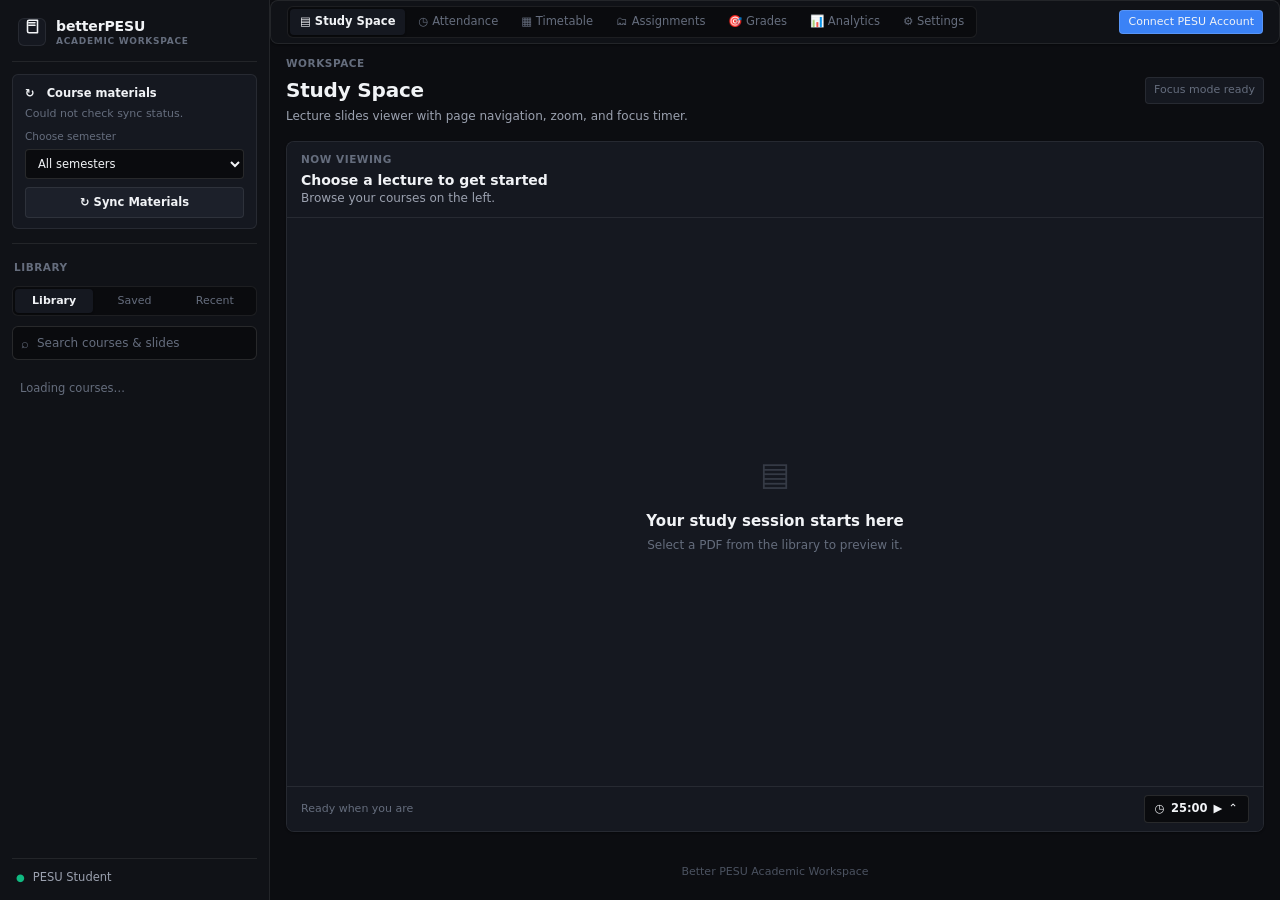
==== commit dec7b382: "UI refinement: eliminate duplicate sidebar tabs and logout button, default sync to current semester" ====
--- a/templates/index.html
+++ b/templates/index.html
@@ -4,7 +4,7 @@
   <meta charset="utf-8">
   <meta name="viewport" content="width=device-width, initial-scale=1">
   <title>Better PESU Acad</title>
-  <link rel="stylesheet" href="/static/style.css?v=20261111">
+  <link rel="stylesheet" href="/static/style.css?v=20261111_2">
 </head>
 <body>
   <div class="shell">
@@ -43,19 +43,7 @@
         </div>
       </div>
 
-      <!-- Main Section Switcher Tabs -->
-      <div class="side-heading">WORKSPACE</div>
-      <div class="app-module-tabs">
-        <button id="tab-nav-study" class="module-nav-btn active"><span>▤</span> Study Space</button>
-        <button id="tab-nav-attendance" class="module-nav-btn"><span>◷</span> Attendance</button>
-        <button id="tab-nav-timetable" class="module-nav-btn"><span>▦</span> Timetable</button>
-        <button id="tab-nav-assignments" class="module-nav-btn"><span>🗂</span> Assignments</button>
-        <button id="tab-nav-grades" class="module-nav-btn"><span>🎯</span> Grades & SGPA</button>
-        <button id="tab-nav-analytics" class="module-nav-btn"><span>📊</span> Analytics</button>
-        <button id="tab-nav-settings" class="module-nav-btn"><span>⚙</span> Settings</button>
-      </div>
-
-      <!-- Library Section (Active when in Study Space) -->
+      <!-- Library Section -->
       <div id="sidebar-library-section">
         <div class="side-heading">LIBRARY</div>
         <div class="personal-tabs">
@@ -77,7 +65,6 @@
         <div class="student-mini-status">
           <span class="user-indicator-dot">●</span>
           <span id="sidebar-student-name">PESU Student</span>
-          <button id="sidebar-auth-btn" class="sidebar-auth-btn" type="button">Connect</button>
         </div>
       </div>
     </aside>
@@ -625,6 +612,6 @@
   </div>
 
   <script src="/static/vendor/pdfjs/pdf.min.js"></script>
-  <script src="/static/app.js"></script>
+  <script src="/static/app.js?v=20261111_2"></script>
 </body>
 </html>
